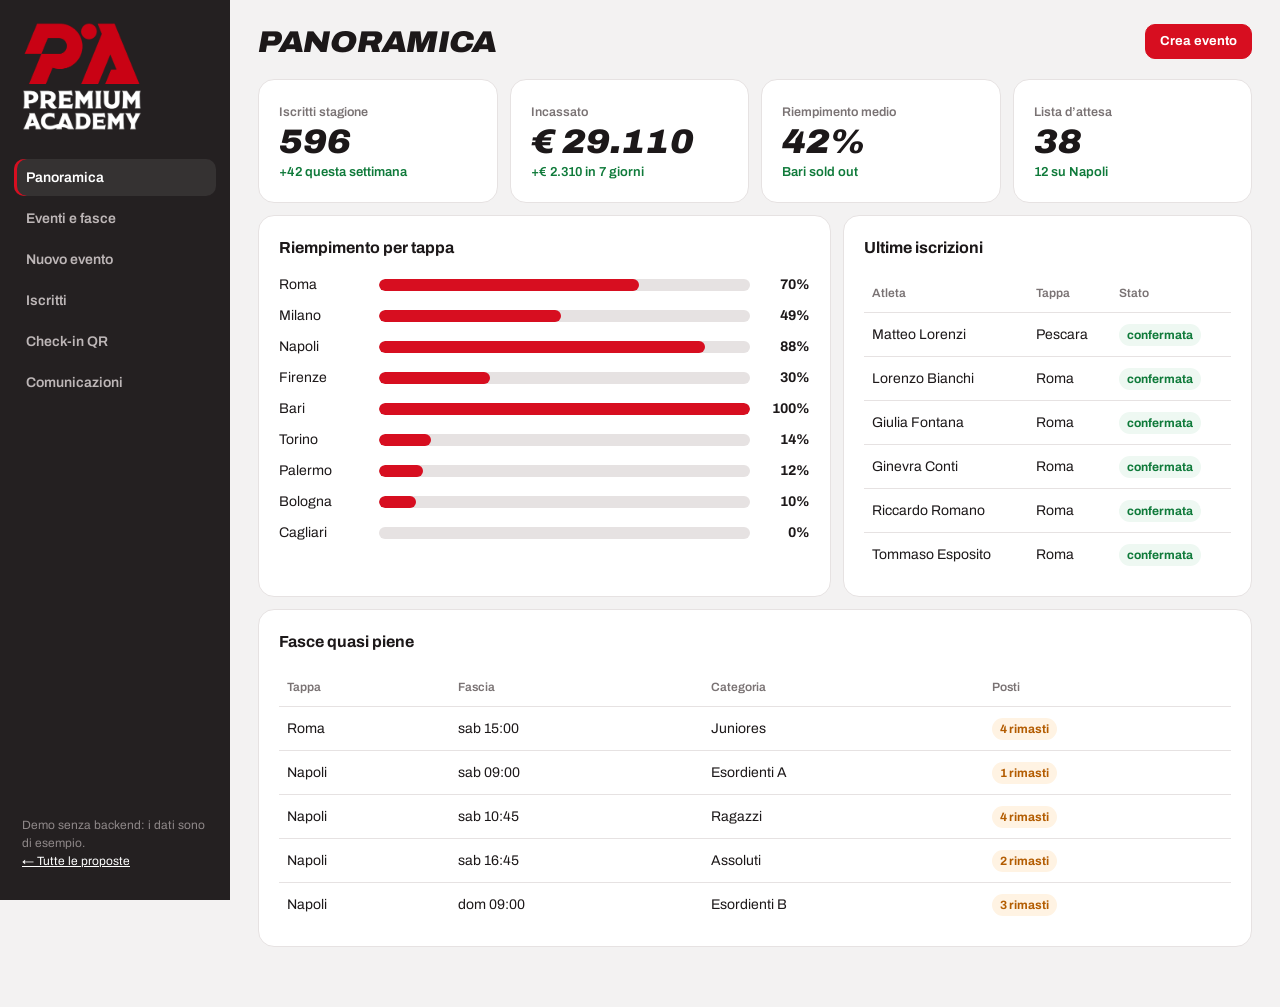
==== admin/index.html @ de27ae6e "Initial commit" ====
<!doctype html>
<html lang="it">
<head>
<meta charset="utf-8">
<meta name="viewport" content="width=device-width, initial-scale=1">
<title>Premium Academy · Pannello organizzatori (demo)</title>
<link rel="icon" href="../assets/img/mark.png">
<link rel="preconnect" href="https://fonts.googleapis.com"><link rel="preconnect" href="https://fonts.gstatic.com" crossorigin>
<link href="https://fonts.googleapis.com/css2?family=Archivo:ital,wdth,wght@0,62..125,400..900;1,62..125,800..900&display=swap" rel="stylesheet">
<link rel="stylesheet" href="../assets/css/core.css">
<style>
:root{--bg:#f3f2f2;--card:#fff;--ink:#1c1819;--g:#242021;--red:#d70e20;--mute:#7a7374;--line:#e6e2e2;--pa-radius:16px;--pa-btn-radius:10px}
*{box-sizing:border-box}
body{margin:0;background:var(--bg);color:var(--ink);font:400 15px/1.5 'Archivo',system-ui,sans-serif}
.shell{display:grid;grid-template-columns:230px 1fr;min-height:100dvh}
aside{background:var(--g);color:#fff;padding:22px 14px;position:sticky;top:0;height:100dvh;display:flex;flex-direction:column;gap:4px}
aside img{width:120px;margin:0 8px 24px}
aside button{display:block;width:100%;text-align:left;background:none;border:0;color:#bdb6b7;font:600 14px 'Archivo';padding:11px 12px;border-radius:10px;cursor:pointer}
aside button[aria-current]{background:rgba(255,255,255,.08);color:#fff;box-shadow:inset 3px 0 0 var(--red)}
aside .foot{margin-top:auto;font-size:12px;color:#8f8889;padding:8px}
aside .foot a{color:#fff}
main{padding:24px 28px 60px;min-width:0}
h1{font:900 italic 30px 'Archivo';font-stretch:110%;margin:0;text-transform:uppercase;letter-spacing:-.01em}
.head{display:flex;justify-content:space-between;align-items:center;gap:16px;margin-bottom:20px;flex-wrap:wrap}
.head .r{display:flex;gap:8px;flex-wrap:wrap}
.card{background:var(--card);border-radius:16px;padding:20px;border:1px solid var(--line)}
.card h2{margin:0 0 14px;font-size:16px;font-weight:700}
.kpis{display:grid;grid-template-columns:repeat(4,1fr);gap:12px;margin-bottom:12px}
.kpi small{color:var(--mute);font-weight:600}
.kpi b{display:block;font:900 italic 34px/1.1 'Archivo';font-stretch:105%;font-variant-numeric:tabular-nums}
.kpi span{font-size:13px;color:#0f7a3a;font-weight:600}
.grid2{display:grid;grid-template-columns:1.4fr 1fr;gap:12px;margin-bottom:12px}
.bars{display:grid;gap:10px}
.bars div{display:grid;grid-template-columns:90px 1fr 50px;gap:10px;align-items:center;font-size:14px}
.bars i{height:12px;border-radius:6px;background:var(--line);position:relative;overflow:hidden}
.bars i::after{content:'';position:absolute;inset:0;width:var(--w);background:var(--red);border-radius:6px}
.bars em{font-style:normal;text-align:right;font-weight:700;font-variant-numeric:tabular-nums}
table{width:100%;border-collapse:collapse;font-size:14px}
th{text-align:left;color:var(--mute);font-weight:600;font-size:12px;padding:10px 8px;border-bottom:1px solid var(--line);white-space:nowrap}
td{padding:11px 8px;border-bottom:1px solid var(--line);vertical-align:middle}
tr:last-child td{border:0}
.tw{overflow-x:auto}
td input[type=number]{width:70px;padding:6px 8px;border:1px solid var(--line);border-radius:8px;font:inherit}
.view{display:none}.view.is-on{display:block}
.tools{display:flex;gap:8px;margin-bottom:12px;flex-wrap:wrap}
.tools input,.tools select,.form input,.form select,.form textarea{padding:11px 12px;border:1px solid var(--line);border-radius:10px;font:500 14px 'Archivo';background:#fff;min-width:0}
.tools input{flex:1 1 220px}
.form{display:grid;grid-template-columns:1fr 1fr;gap:12px}
.form label{display:grid;gap:5px;font-size:13px;font-weight:600;color:var(--mute)}
.form .full{grid-column:1 / -1}
.chk{display:flex;align-items:center;gap:6px;color:var(--ink)!important}
.scan{display:grid;grid-template-columns:260px 1fr;gap:20px;align-items:start}
.cam{aspect-ratio:1;border-radius:16px;background:#1c1819;position:relative;overflow:hidden;display:grid;place-items:center;color:#fff;font-size:13px}
.cam::before{content:'';position:absolute;inset:18%;border:3px solid var(--red);border-radius:14px}
.cam::after{content:'';position:absolute;left:18%;right:18%;height:2px;background:var(--red);top:20%;animation:sc 2s ease-in-out infinite alternate;box-shadow:0 0 12px var(--red)}
@keyframes sc{to{top:80%}}
.log li{padding:10px 0;border-bottom:1px solid var(--line);display:flex;justify-content:space-between;gap:10px}
.log{list-style:none;padding:0;margin:14px 0 0}
.pill{font-size:12px;font-weight:700;padding:4px 8px;border-radius:999px;background:#eef8f2;color:#0f7a3a;white-space:nowrap}
.pill.w{background:#fff3e3;color:#b35c00}.pill.g{background:var(--bg);color:var(--mute)}
@media (max-width:1000px){.kpis{grid-template-columns:1fr 1fr}.grid2,.scan{grid-template-columns:1fr}}
@media (max-width:760px){.shell{grid-template-columns:1fr}aside{position:static;height:auto;flex-direction:row;overflow-x:auto;padding:10px}aside img,aside .foot{display:none}aside button{white-space:nowrap;width:auto}main{padding:16px}.form{grid-template-columns:1fr}}
</style>
</head>
<body>
<div class="shell">
  <aside>
    <img src="../assets/img/logo-light.png" alt="Premium Academy">
    <button data-v="dash" aria-current="page">Panoramica</button>
    <button data-v="eventi">Eventi e fasce</button>
    <button data-v="nuovo">Nuovo evento</button>
    <button data-v="iscritti">Iscritti</button>
    <button data-v="checkin">Check-in QR</button>
    <button data-v="comunica">Comunicazioni</button>
    <div class="foot">Demo senza backend: i dati sono di esempio.<br><a href="../index.html">← Tutte le proposte</a></div>
  </aside>
  <main>
    <section class="view is-on" data-view="dash">
      <div class="head"><h1>Panoramica</h1><div class="r"><button class="pa-btn is-sm" data-goto="nuovo">Crea evento</button></div></div>
      <div class="kpis" id="kpis"></div>
      <div class="grid2">
        <div class="card"><h2>Riempimento per tappa</h2><div class="bars" id="bars"></div></div>
        <div class="card"><h2>Ultime iscrizioni</h2><div class="tw"><table id="last"></table></div></div>
      </div>
      <div class="card"><h2>Fasce quasi piene</h2><div class="tw"><table id="hot"></table></div></div>
    </section>

    <section class="view" data-view="eventi">
      <div class="head"><h1>Eventi e fasce</h1><div class="r"><select id="evsel" class="pa-btn is-ghost is-sm" aria-label="Evento"></select></div></div>
      <div class="card"><div class="tw"><table id="slots"></table></div></div>
    </section>

    <section class="view" data-view="nuovo">
      <div class="head"><h1>Nuovo evento</h1></div>
      <form class="card form" id="newev">
        <label>Città<input required name="city" placeholder="Es. Genova"></label>
        <label>Regione<input required name="region" placeholder="Es. Liguria"></label>
        <label>Struttura<input required name="venue" placeholder="Nome piscina"></label>
        <label>Vasca<select name="pool"><option>Vasca 25 m</option><option>Vasca 50 m</option></select></label>
        <label>Data inizio<input type="date" required name="start"></label>
        <label>Apertura iscrizioni<input type="date" name="opens"></label>
        <label class="full">Coach<span style="display:flex;gap:14px;flex-wrap:wrap" id="coachchk"></span></label>
        <label class="full">Fasce<span class="chk"><input type="checkbox" checked> Usa il modello standard (7 fasce, sabato e domenica)</span></label>
        <label class="full">Note per i partecipanti<textarea name="note" rows="3" placeholder="Parcheggio, hotel convenzionati, cosa portare"></textarea></label>
        <div class="full"><button class="pa-btn">Pubblica evento</button></div>
      </form>
    </section>

    <section class="view" data-view="iscritti">
      <div class="head"><h1>Iscritti</h1><div class="r"><button class="pa-btn is-sm" id="csv">Esporta CSV</button></div></div>
      <div class="tools"><input id="sq" placeholder="Cerca atleta, società o codice" aria-label="Cerca"><select id="se" aria-label="Evento"><option value="">Tutti gli eventi</option></select></div>
      <div class="card"><div class="tw"><table id="regs"></table></div></div>
    </section>

    <section class="view" data-view="checkin">
      <div class="head"><h1>Check-in</h1></div>
      <div class="card scan">
        <div class="cam">Inquadra il QR</div>
        <div><h2>Oppure inserisci il codice</h2><form class="tools" id="ci"><input placeholder="PA-XXXX" aria-label="Codice iscrizione"><button class="pa-btn is-sm">Registra ingresso</button></form><p style="color:var(--mute);margin:0">Prova con uno dei codici della tabella iscritti.</p><ul class="log" id="log"></ul></div>
      </div>
    </section>

    <section class="view" data-view="comunica">
      <div class="head"><h1>Comunicazioni</h1></div>
      <form class="card form" id="msg">
        <label>Destinatari<select id="to"></select></label>
        <label>Canale<select><option>Email</option><option>WhatsApp (broadcast)</option><option>SMS</option></select></label>
        <label class="full">Oggetto<input value="Promemoria: check-in 30 minuti prima della fascia"></label>
        <label class="full">Messaggio<textarea rows="6">Ciao! Ti ricordiamo che il check-in apre 30 minuti prima della tua fascia. Porta costume, cuffia, occhialini e il QR dell’iscrizione. A presto in vasca!</textarea></label>
        <div class="full"><button class="pa-btn">Invia</button></div>
      </form>
    </section>
  </main>
</div>
<script>window.PA_BASE='../'</script>
<script src="../assets/js/data.js"></script>
<script src="../assets/js/core.js"></script>
<script>
(function(){
  const {D,$,$$,esc,fmt,eur,cat,coach,eventInfo,slotLeft,toast,store}=PA;
  const go=v=>{$$('.view').forEach(s=>s.classList.toggle('is-on',s.dataset.view===v));$$('aside button').forEach(b=>b.dataset.v===v?b.setAttribute('aria-current','page'):b.removeAttribute('aria-current'))};
  $$('[data-v]').forEach(b=>b.onclick=()=>go(b.dataset.v));$$('[data-goto]').forEach(b=>b.onclick=()=>go(b.dataset.goto));

  // iscritti fittizi generati dai posti occupati
  const nomi=['Tommaso','Giulia','Matteo','Sofia','Leonardo','Aurora','Francesco','Alice','Lorenzo','Emma','Riccardo','Ginevra','Davide','Chiara','Pietro'];
  const cogn=['Rossi','Bianchi','Romano','Colombo','Ricci','Marino','Greco','Bruno','Gallo','Conti','De Luca','Costa','Fontana','Esposito'];
  const soc=['Nuoto Club Roma','Aquatica Milano','Rari Nantes Napoli','Firenze Nuoto','Swim Team Bari','—'];
  let k=7;const rnd=()=>(k=(k*9301+49297)%233280)/233280;
  const regs=[];
  PA.upcoming().forEach(e=>e.slots.forEach(s=>{for(let i=0;i<Math.min(s.taken,4);i++){regs.push({code:'PA-'+Math.floor(rnd()*46656).toString(36).toUpperCase().padStart(4,'0'),athlete:nomi[rnd()*nomi.length|0]+' '+cogn[rnd()*cogn.length|0],society:soc[rnd()*soc.length|0],eventId:e.id,slotId:s.id,paid:s.price,status:rnd()>.1?'confermata':'certificato mancante',checked:false})}}));
  store.all().forEach(r=>r.slotIds.forEach(id=>regs.unshift({code:r.code,athlete:r.athlete,society:'—',eventId:r.eventId,slotId:id,paid:r.total/r.slotIds.length,status:r.waitlist?'lista d’attesa':'confermata',checked:false})));

  const up=PA.upcoming();
  const tot=up.reduce((a,e)=>a+e.slots.reduce((b,s)=>b+s.cap-slotLeft(s),0),0);
  const cash=up.reduce((a,e)=>a+e.slots.reduce((b,s)=>b+(s.cap-slotLeft(s))*s.price,0),0);
  const cap=up.reduce((a,e)=>a+e.slots.reduce((b,s)=>b+s.cap,0),0);
  $('#kpis').innerHTML=[['Iscritti stagione',tot,'+42 questa settimana'],['Incassato',eur(cash),'+'+eur(2310)+' in 7 giorni'],['Riempimento medio',Math.round(tot/cap*100)+'%','Bari sold out'],['Lista d’attesa',38,'12 su Napoli']].map(([a,b,c])=>`<div class="card kpi"><small>${a}</small><b>${b}</b><span>${c}</span></div>`).join('');
  $('#bars').innerHTML=up.map(e=>{const i=eventInfo(e);return `<div><span>${esc(e.city)}</span><i style="--w:${i.pct}%"></i><em>${i.pct}%</em></div>`}).join('');
  const ev=id=>D.events.find(e=>e.id===id),sl=(e,id)=>e.slots.find(s=>s.id===id);
  $('#last').innerHTML=`<tr><th>Atleta</th><th>Tappa</th><th>Stato</th></tr>`+regs.slice(0,6).map(r=>`<tr><td>${esc(r.athlete)}</td><td>${esc(ev(r.eventId).city)}</td><td><span class="pill ${r.status==='confermata'?'':'w'}">${esc(r.status)}</span></td></tr>`).join('');
  const hot=up.flatMap(e=>e.slots.map(s=>({e,s,l:slotLeft(s)}))).filter(x=>x.l>0&&x.l<=4).slice(0,8);
  $('#hot').innerHTML=`<tr><th>Tappa</th><th>Fascia</th><th>Categoria</th><th>Posti</th></tr>`+hot.map(x=>`<tr><td>${esc(x.e.city)}</td><td>${fmt.weekday(x.s.date).slice(0,3)} ${x.s.start}</td><td>${esc(cat(x.s.cat).label)}</td><td><span class="pill w">${x.l} rimasti</span></td></tr>`).join('');

  $('#evsel').innerHTML=D.events.map(e=>`<option value="${e.id}">${esc(e.city)} · ${fmt.rangeShort(e)}</option>`).join('');
  function drawSlots(){const e=ev($('#evsel').value);$('#slots').innerHTML=`<tr><th>Giorno</th><th>Orario</th><th>Categoria</th><th>Focus</th><th>Capienza</th><th>Occupati</th><th>Quota</th><th></th></tr>`+e.slots.map(s=>`<tr><td style="text-transform:capitalize">${fmt.weekday(s.date)}</td><td>${s.start}–${s.end}</td><td>${esc(cat(s.cat).label)}</td><td>${esc(s.focus)}</td><td><input type="number" value="${s.cap}" min="1" aria-label="Capienza"></td><td>${s.cap-slotLeft(s)}</td><td>${eur(s.price)}</td><td><button class="pa-link" onclick="PA.toast('Fascia salvata')">Salva</button></td></tr>`).join('')}
  $('#evsel').onchange=drawSlots;drawSlots();

  $('#coachchk').innerHTML=D.coaches.map(c=>`<span class="chk"><input type="checkbox" ${['calvi','orsi'].includes(c.id)?'checked':''}> ${esc(c.name)}</span>`).join('');
  $('#newev').onsubmit=e=>{e.preventDefault();const f=new FormData(e.target);toast(`Evento ${f.get('city')} pubblicato con 7 fasce`);e.target.reset();};

  D.events.forEach(e=>$('#se').insertAdjacentHTML('beforeend',`<option value="${e.id}">${esc(e.city)}</option>`));
  let view=[];
  function drawRegs(){const q=$('#sq').value.toLowerCase(),f=$('#se').value;view=regs.filter(r=>(!f||r.eventId===f)&&(!q||(r.athlete+r.society+r.code).toLowerCase().includes(q)));
    $('#regs').innerHTML=`<tr><th>Codice</th><th>Atleta</th><th>Società</th><th>Tappa</th><th>Fascia</th><th>Quota</th><th>Stato</th><th>Ingresso</th></tr>`+view.slice(0,80).map(r=>{const e=ev(r.eventId),s=sl(e,r.slotId);return `<tr><td><code>${r.code}</code></td><td>${esc(r.athlete)}</td><td>${esc(r.society)}</td><td>${esc(e.city)}</td><td>${s?fmt.weekday(s.date).slice(0,3)+' '+s.start+' '+cat(s.cat).label:''}</td><td>${eur(Math.round(r.paid))}</td><td><span class="pill ${r.status==='confermata'?'':'w'}">${esc(r.status)}</span></td><td>${r.checked?'<span class="pill">entrato</span>':'<span class="pill g">—</span>'}</td></tr>`}).join('')}
  ['#sq','#se'].forEach(s=>$(s).addEventListener('input',drawRegs));drawRegs();
  $('#csv').onclick=()=>{const rows=[['codice','atleta','societa','tappa','fascia','quota','stato']].concat(view.map(r=>{const e=ev(r.eventId),s=sl(e,r.slotId);return [r.code,r.athlete,r.society,e.city,s?s.date+' '+s.start+' '+cat(s.cat).label:'',Math.round(r.paid),r.status]}));
    const a=document.createElement('a');a.href=URL.createObjectURL(new Blob(['\ufeff'+rows.map(r=>r.map(c=>`"${String(c).replace(/"/g,'""')}"`).join(';')).join('\n')],{type:'text/csv'}));a.download='iscritti-premium-academy.csv';a.click()};

  $('#ci').onsubmit=e=>{e.preventDefault();const i=e.target.querySelector('input'),c=i.value.trim().toUpperCase(),r=regs.find(x=>x.code===c);
    if(!r){toast('Codice non trovato. Controlla le lettere o cerca l’atleta in Iscritti');return}
    r.checked=true;$('#log').insertAdjacentHTML('afterbegin',`<li><span><b>${esc(r.athlete)}</b><br><small>${esc(ev(r.eventId).city)} · ${c}</small></span><span class="pill ${r.status==='confermata'?'':'w'}">${r.status==='confermata'?'Ingresso ok':'Verifica certificato'}</span></li>`);i.value='';drawRegs()};

  $('#to').innerHTML=D.events.filter(e=>eventInfo(e).status!=='past').map(e=>`<option>Iscritti ${esc(e.city)} (${e.slots.reduce((a,s)=>a+s.cap-slotLeft(s),0)})</option>`).join('')+'<option>Lista d’attesa</option><option>Newsletter</option>';
  $('#msg').onsubmit=e=>{e.preventDefault();toast('Messaggio in coda di invio')};
})();
</script>
</body>
</html>
---- assets/css/core.css ----
/* Componenti condivisi. Ogni proposta ridefinisce le variabili --pa-* */
:root {
  --pa-red: #d70e20;
  --pa-red-dark: #a50a18;
  --pa-graphite: #242021;
  --pa-bg: #fff;
  --pa-surface: #f4f4f4;
  --pa-fg: #1a1718;
  --pa-muted: #6b6566;
  --pa-line: #e2dfdf;
  --pa-accent: var(--pa-red);
  --pa-accent-fg: #fff;
  --pa-radius: 14px;
  --pa-btn-radius: 999px;
  --pa-bw: 1px;
  --pa-display: 'Archivo', system-ui, sans-serif;
  --pa-body: 'Archivo', system-ui, sans-serif;
  --pa-display-style: italic;
  --pa-display-weight: 900;
  --pa-shadow: 0 30px 80px rgba(0, 0, 0, .35);
  --pa-map-land: #d9d6d6;
  --pa-map-dot: #cfcbcb;
}
html.pa-lock { overflow: hidden; }

/* bottoni */
.pa-btn { font: 700 15px/1 var(--pa-body); display: inline-flex; align-items: center; justify-content: center; gap: 8px; padding: 14px 22px; border-radius: var(--pa-btn-radius); border: var(--pa-bw) solid var(--pa-accent); background: var(--pa-accent); color: var(--pa-accent-fg); cursor: pointer; text-decoration: none; transition: transform .15s, background .2s, color .2s; white-space: nowrap; }
.pa-btn:hover { transform: translateY(-1px); background: var(--pa-red-dark); border-color: var(--pa-red-dark); }
.pa-btn:active { transform: translateY(0); }
.pa-btn.is-ghost { background: transparent; color: var(--pa-fg); border-color: var(--pa-line); }
.pa-btn.is-ghost:hover { border-color: var(--pa-fg); }
.pa-btn.is-sm { padding: 10px 14px; font-size: 13px; }
.pa-btn:disabled { opacity: .6; cursor: progress; }
.pa-link { background: none; border: 0; color: var(--pa-accent); font: 600 14px var(--pa-body); cursor: pointer; text-decoration: underline; text-underline-offset: 3px; padding: 0; }
:where(.pa-modal, body) :focus-visible { outline: 3px solid var(--pa-accent); outline-offset: 2px; }

.pa-badge { display: inline-flex; align-items: center; gap: 6px; font: 700 12px/1 var(--pa-body); padding: 6px 10px; border-radius: 999px; background: var(--pa-surface); color: var(--pa-fg); }
.pa-badge::before { content: ''; width: 7px; height: 7px; border-radius: 50%; background: currentColor; }
.pa-badge.is-open { color: #0f7a3a; background: rgba(15, 122, 58, .12); }
.pa-badge.is-last { color: #b35c00; background: rgba(230, 126, 0, .14); }
.pa-badge.is-soldout { color: #fff; background: var(--pa-red); }
.pa-badge.is-soon { color: var(--pa-fg); background: var(--pa-surface); }
.pa-badge.is-past { color: var(--pa-muted); background: var(--pa-surface); }
.pa-muted { color: var(--pa-muted); }

/* mappa */
.pa-map { width: 100%; height: auto; display: block; overflow: visible; }
.pa-map-land { fill: var(--pa-map-land); stroke: none; }
.pa-map-dot { fill: var(--pa-map-dot); }
.pa-pin { cursor: pointer; outline: none; }
.pa-pin-dot { fill: var(--pa-red); stroke: var(--pa-bg); stroke-width: 2.5; transition: r .2s; }
.pa-pin-pulse { fill: var(--pa-red); opacity: .18; transform-origin: center; animation: paPulse 2.4s ease-out infinite; }
.pa-pin.is-soon .pa-pin-dot, .pa-pin.is-soldout .pa-pin-dot { fill: var(--pa-muted); }
.pa-pin.is-soon .pa-pin-pulse, .pa-pin.is-soldout .pa-pin-pulse { display: none; }
.pa-pin-label { font: 700 13px var(--pa-body); fill: var(--pa-fg); paint-order: stroke; stroke: var(--pa-bg); stroke-width: 4px; pointer-events: none; }
.pa-pin:hover .pa-pin-dot, .pa-pin:focus-visible .pa-pin-dot, .pa-pin.is-active .pa-pin-dot { r: 10; }
@keyframes paPulse { 0% { transform: scale(.4); opacity: .4 } 100% { transform: scale(1.4); opacity: 0 } }

/* modal */
.pa-modal { position: fixed; inset: 0; z-index: 1000; display: grid; place-items: center; padding: 16px; }
.pa-modal-backdrop { position: absolute; inset: 0; background: rgba(15, 12, 13, .72); backdrop-filter: blur(6px); opacity: 0; transition: opacity .25s; }
.pa-modal-panel { position: relative; width: min(640px, 100%); max-height: calc(100dvh - 32px); overflow: auto; background: var(--pa-bg); color: var(--pa-fg); border-radius: var(--pa-radius); border: var(--pa-bw) solid var(--pa-line); box-shadow: var(--pa-shadow); font-family: var(--pa-body); transform: translateY(24px) scale(.98); opacity: 0; transition: transform .3s cubic-bezier(.2, .8, .2, 1), opacity .25s; outline: none; }
.pa-modal-panel.is-wide { width: min(940px, 100%); }
.pa-modal.is-open .pa-modal-backdrop { opacity: 1; }
.pa-modal.is-open .pa-modal-panel { transform: none; opacity: 1; }
.pa-modal-x { position: sticky; top: 12px; float: right; margin: 12px 12px 0 0; z-index: 3; width: 40px; height: 40px; border-radius: 50%; border: var(--pa-bw) solid var(--pa-line); background: var(--pa-bg); color: var(--pa-fg); font-size: 24px; line-height: 1; cursor: pointer; }
.pa-modal-body { padding: clamp(20px, 4vw, 40px); }
@media (max-width: 640px) { .pa-modal { padding: 0; align-items: end; } .pa-modal-panel { border-radius: var(--pa-radius) var(--pa-radius) 0 0; max-height: 94dvh; } }

/* dettaglio evento */
.pa-ev-head { border-bottom: var(--pa-bw) solid var(--pa-line); padding-bottom: 24px; margin-bottom: 8px; }
.pa-ev-kicker { display: flex; gap: 12px; align-items: center; color: var(--pa-muted); font-size: 14px; }
.pa-ev-title { font-family: var(--pa-display); font-style: var(--pa-display-style); font-weight: var(--pa-display-weight); font-size: clamp(44px, 8vw, 88px); line-height: .9; margin: 14px 0 10px; letter-spacing: -.02em; }
.pa-ev-title.is-sm { font-size: clamp(32px, 5vw, 48px); }
.pa-ev-meta { margin: 0; color: var(--pa-muted); line-height: 1.5; }
.pa-ev-count { display: flex; gap: 10px; margin: 18px 0 0; }
.pa-ev-count span { display: grid; min-width: 64px; padding: 10px 8px; text-align: center; background: var(--pa-surface); border-radius: calc(var(--pa-radius) * .6); font-size: 12px; color: var(--pa-muted); }
.pa-ev-count b { font: var(--pa-display-weight) var(--pa-display-style) 26px/1 var(--pa-display); color: var(--pa-fg); font-variant-numeric: tabular-nums; }
.pa-ev-actions { display: flex; flex-wrap: wrap; gap: 10px; margin-top: 20px; }

.pa-tabs { display: flex; gap: 4px; overflow-x: auto; margin: 12px 0 20px; border-bottom: var(--pa-bw) solid var(--pa-line); scrollbar-width: none; }
.pa-tabs button { background: none; border: 0; border-bottom: 3px solid transparent; padding: 12px 14px; font: 600 15px var(--pa-body); color: var(--pa-muted); cursor: pointer; white-space: nowrap; margin-bottom: calc(var(--pa-bw) * -1); }
.pa-tabs button[aria-selected="true"] { color: var(--pa-fg); border-color: var(--pa-accent); }

.pa-day { font: var(--pa-display-weight) var(--pa-display-style) 20px var(--pa-display); text-transform: capitalize; margin: 22px 0 10px; }
.pa-slots { list-style: none; padding: 0; margin: 0; display: grid; gap: 10px; }
.pa-slot { display: grid; grid-template-columns: 76px 1fr auto; gap: 16px; align-items: center; padding: 16px; border: var(--pa-bw) solid var(--pa-line); border-radius: calc(var(--pa-radius) * .7); }
.pa-slot.is-full { background: var(--pa-surface); }
.pa-slot-time { font: 800 20px/1.1 var(--pa-body); font-variant-numeric: tabular-nums; }
.pa-slot-time span { display: block; font-size: 13px; color: var(--pa-muted); font-weight: 500; }
.pa-slot-main p { margin: 4px 0 8px; font-size: 14px; }
.pa-slot-main small { font-size: 12px; color: var(--pa-muted); }
.pa-slot-cta { display: grid; gap: 8px; justify-items: end; }
.pa-bar { height: 6px; background: var(--pa-line); border-radius: 6px; overflow: hidden; max-width: 260px; }
.pa-bar i { display: block; height: 100%; background: var(--pa-accent); border-radius: inherit; }
.pa-note { margin-top: 18px; padding: 14px 16px; border-left: 4px solid var(--pa-accent); background: var(--pa-surface); font-size: 14px; }
@media (max-width: 560px) { .pa-slot { grid-template-columns: 60px 1fr; } .pa-slot-cta { grid-column: 1 / -1; grid-auto-flow: column; justify-content: space-between; align-items: center; } }

.pa-coachgrid { display: grid; gap: 16px; }
.pa-coach { display: grid; grid-template-columns: 110px 1fr; gap: 18px; align-items: start; }
.pa-coach h4 { margin: 0; font: var(--pa-display-weight) var(--pa-display-style) 22px var(--pa-display); }
.pa-coach p { margin: 4px 0; font-size: 14px; line-height: 1.55; }
.pa-avatar { width: 100%; aspect-ratio: 3/4; object-fit: cover; object-position: top; border-radius: calc(var(--pa-radius) * .6); display: block; background: #2b2728; }

.pa-venue { display: grid; grid-template-columns: 1.1fr 1fr; gap: 20px; margin-bottom: 16px; }
.pa-venue-map .pa-photo { border-radius: calc(var(--pa-radius) * .7); }
.pa-photo { width: 100%; height: 100%; display: block; }
.pa-dl { display: grid; grid-template-columns: auto 1fr; gap: 8px 16px; margin: 0; font-size: 14px; }
.pa-dl dt { color: var(--pa-muted); }
.pa-dl dd { margin: 0; font-weight: 600; }
.pa-two { display: grid; grid-template-columns: 1fr 1fr; gap: 24px; }
.pa-list { padding-left: 18px; line-height: 1.8; font-size: 14px; }
.pa-modal h4 { font: var(--pa-display-weight) var(--pa-display-style) 18px var(--pa-display); margin: 18px 0 8px; }
@media (max-width: 640px) { .pa-venue, .pa-two { grid-template-columns: 1fr; } .pa-coach { grid-template-columns: 84px 1fr; } }

/* faq */
.pa-faq { border-top: var(--pa-bw) solid var(--pa-line); }
.pa-faq-item { border-bottom: var(--pa-bw) solid var(--pa-line); }
.pa-faq-q { width: 100%; display: flex; justify-content: space-between; gap: 16px; align-items: center; padding: 18px 0; background: none; border: 0; color: inherit; font: 600 17px var(--pa-body); text-align: left; cursor: pointer; }
.pa-faq-q span { width: 14px; height: 14px; position: relative; flex: none; }
.pa-faq-q span::before, .pa-faq-q span::after { content: ''; position: absolute; left: 0; top: 6px; width: 14px; height: 2px; background: var(--pa-accent); transition: transform .25s; }
.pa-faq-q span::after { transform: rotate(90deg); }
.pa-faq-q[aria-expanded="true"] span::after { transform: rotate(0); }
.pa-faq-a p { margin: 0 0 18px; color: var(--pa-muted); line-height: 1.6; max-width: 68ch; }

/* wizard */
.pa-steps { list-style: none; display: flex; gap: 6px; padding: 0; margin: 0 40px 24px 0; counter-reset: s; overflow-x: auto; scrollbar-width: none; }
.pa-steps li { display: flex; align-items: center; gap: 8px; font: 600 13px var(--pa-body); color: var(--pa-muted); padding: 8px 12px 8px 8px; border-radius: 999px; background: var(--pa-surface); white-space: nowrap; }
.pa-steps span { display: grid; place-items: center; width: 22px; height: 22px; border-radius: 50%; background: var(--pa-bg); border: 1px solid var(--pa-line); color: var(--pa-fg); font-size: 12px; box-sizing: border-box; }
.pa-steps li.is-on { color: var(--pa-fg); }
.pa-steps li.is-on span, .pa-steps li.is-done span { background: var(--pa-accent); color: var(--pa-accent-fg); }
.pa-h { font: var(--pa-display-weight) var(--pa-display-style) clamp(26px, 4vw, 36px)/1 var(--pa-display); margin: 0 0 16px; }
.pa-field { display: grid; gap: 6px; margin: 0 0 14px; font-size: 13px; font-weight: 600; }
.pa-field span { color: var(--pa-muted); }
.pa-field input, .pa-field select { font: 500 16px var(--pa-body); padding: 13px 14px; border-radius: calc(var(--pa-radius) * .5); border: var(--pa-bw) solid var(--pa-line); background: var(--pa-bg); color: var(--pa-fg); width: 100%; box-sizing: border-box; min-width: 0; }
.pa-field input:focus, .pa-field select:focus { outline: 2px solid var(--pa-accent); outline-offset: 0; border-color: transparent; }
.pa-field.is-half { max-width: 260px; }
.pa-grid3 { display: grid; grid-template-columns: repeat(3, 1fr); gap: 0 14px; align-items: start; }
.pa-grid3 .is-wide { grid-column: span 1; }
.pa-grid3 .is-row { grid-column: 1 / -1; margin: -6px 0 12px; }
@media (max-width: 640px) { .pa-grid3 { grid-template-columns: 1fr; } }
.pa-pick { display: grid; grid-template-columns: repeat(auto-fill, minmax(200px, 1fr)); gap: 10px; }
.pa-pick-item input { position: absolute; opacity: 0; }
.pa-pick-item { position: relative; }
.pa-pick-box { display: grid; gap: 3px; padding: 14px; border: var(--pa-bw) solid var(--pa-line); border-radius: calc(var(--pa-radius) * .6); cursor: pointer; transition: border-color .2s, background .2s; min-height: 100%; box-sizing: border-box; }
.pa-pick-box b { font-size: 13px; text-transform: capitalize; }
.pa-pick-box strong { font: var(--pa-display-weight) var(--pa-display-style) 19px var(--pa-display); }
.pa-pick-box em { font-style: normal; font-size: 13px; color: var(--pa-muted); }
.pa-pick-box small { font-size: 12px; color: var(--pa-muted); }
.pa-pick-item input:checked + .pa-pick-box { border-color: var(--pa-accent); box-shadow: inset 0 0 0 2px var(--pa-accent); }
.pa-pick-item input:focus-visible + .pa-pick-box { outline: 3px solid var(--pa-accent); outline-offset: 2px; }
.pa-pick-item.is-full .pa-pick-box { background: var(--pa-surface); }
.pa-seg { display: flex; flex-wrap: wrap; gap: 8px; margin: 0 0 18px; }
.pa-seg button { font: 600 14px var(--pa-body); padding: 11px 16px; border-radius: var(--pa-btn-radius); border: var(--pa-bw) solid var(--pa-line); background: var(--pa-bg); color: var(--pa-fg); cursor: pointer; }
.pa-seg button[aria-checked="true"] { background: var(--pa-fg); color: var(--pa-bg); border-color: var(--pa-fg); }
.pa-check { display: flex; gap: 10px; align-items: flex-start; font-size: 14px; margin: 10px 0; line-height: 1.45; }
.pa-check input { width: 20px; height: 20px; accent-color: var(--pa-accent); flex: none; margin: 0; }
.pa-callout { padding: 16px; background: var(--pa-surface); border-radius: calc(var(--pa-radius) * .6); margin: 6px 0; }
.pa-drop { display: block; border: 2px dashed var(--pa-line); border-radius: calc(var(--pa-radius) * .6); padding: 28px; text-align: center; cursor: pointer; margin-bottom: 16px; line-height: 1.5; font-size: 14px; color: var(--pa-muted); }
.pa-drop b { color: var(--pa-fg); }
.pa-drop:hover { border-color: var(--pa-accent); }
.pa-drop input { position: absolute; opacity: 0; width: 1px; height: 1px; }
.pa-warn { color: #b35c00; font-size: 13px; font-weight: 600; }
.pa-ok { color: #0f7a3a; font-size: 13px; font-weight: 600; }
.pa-summary { background: var(--pa-surface); border-radius: calc(var(--pa-radius) * .6); padding: 18px; margin-bottom: 18px; }
.pa-summary p { margin: 0 0 8px; }
.pa-summary ul { list-style: none; padding: 0; margin: 0 0 8px; }
.pa-summary li, .pa-row { display: flex; justify-content: space-between; gap: 12px; padding: 6px 0; font-size: 14px; border-bottom: 1px dashed var(--pa-line); margin: 0; }
.pa-total { font: 800 20px var(--pa-body) !important; border: 0 !important; padding-top: 10px !important; }
.pa-wiz-foot { display: flex; justify-content: space-between; align-items: center; gap: 12px; margin-top: 24px; padding-top: 18px; border-top: var(--pa-bw) solid var(--pa-line); position: sticky; bottom: -40px; background: var(--pa-bg); padding-bottom: 4px; }
.pa-foot-r { display: flex; align-items: center; gap: 14px; }
.pa-foot-total { font-size: 14px; color: var(--pa-muted); }
@media (max-width: 480px) { .pa-foot-total { display: none; } }
.pa-done { display: grid; grid-template-columns: auto 1fr; gap: 28px; align-items: center; }
.pa-done-qr { display: grid; gap: 8px; justify-items: center; padding: 16px; background: #fff; color: #111; border-radius: calc(var(--pa-radius) * .6); font-family: monospace; }
@media (max-width: 600px) { .pa-done { grid-template-columns: 1fr; } }

/* area riservata */
.pa-regs { list-style: none; padding: 0; margin: 0; display: grid; gap: 10px; }
.pa-reg { display: grid; grid-template-columns: 96px 1fr auto; gap: 16px; align-items: center; padding: 12px; border: var(--pa-bw) solid var(--pa-line); border-radius: calc(var(--pa-radius) * .6); }
.pa-reg p { margin: 4px 0 0; font-size: 14px; }
.pa-reg .pa-qr { border-radius: 6px; }
@media (max-width: 560px) { .pa-reg { grid-template-columns: 72px 1fr; } .pa-reg .pa-qr { width: 72px; height: 72px; } .pa-reg-cta { grid-column: 1 / -1; } }
.pa-docs { list-style: none; padding: 0; margin: 0; }
.pa-docs li { display: flex; justify-content: space-between; padding: 14px 0; border-bottom: var(--pa-bw) solid var(--pa-line); }
.pa-media { display: grid; grid-template-columns: repeat(4, 1fr); gap: 8px; }
.pa-media figure { margin: 0; aspect-ratio: 1; overflow: hidden; border-radius: calc(var(--pa-radius) * .4); }
@media (max-width: 560px) { .pa-media { grid-template-columns: repeat(2, 1fr); } }
.pa-empty { text-align: center; padding: 30px; }

/* toast */
.pa-toast { position: fixed; left: 50%; bottom: 24px; z-index: 2000; transform: translate(-50%, 30px); opacity: 0; pointer-events: none; background: var(--pa-graphite); color: #fff; padding: 14px 20px; border-radius: 12px; font: 600 14px var(--pa-body); box-shadow: 0 10px 30px rgba(0, 0, 0, .3); transition: .3s; max-width: calc(100% - 32px); text-align: center; border-left: 4px solid var(--pa-red); }
.pa-toast.is-on { transform: translate(-50%, 0); opacity: 1; }

@media (prefers-reduced-motion: reduce) { *, *::before, *::after { animation-duration: .001ms !important; animation-iteration-count: 1 !important; transition-duration: .001ms !important; scroll-behavior: auto !important; } }
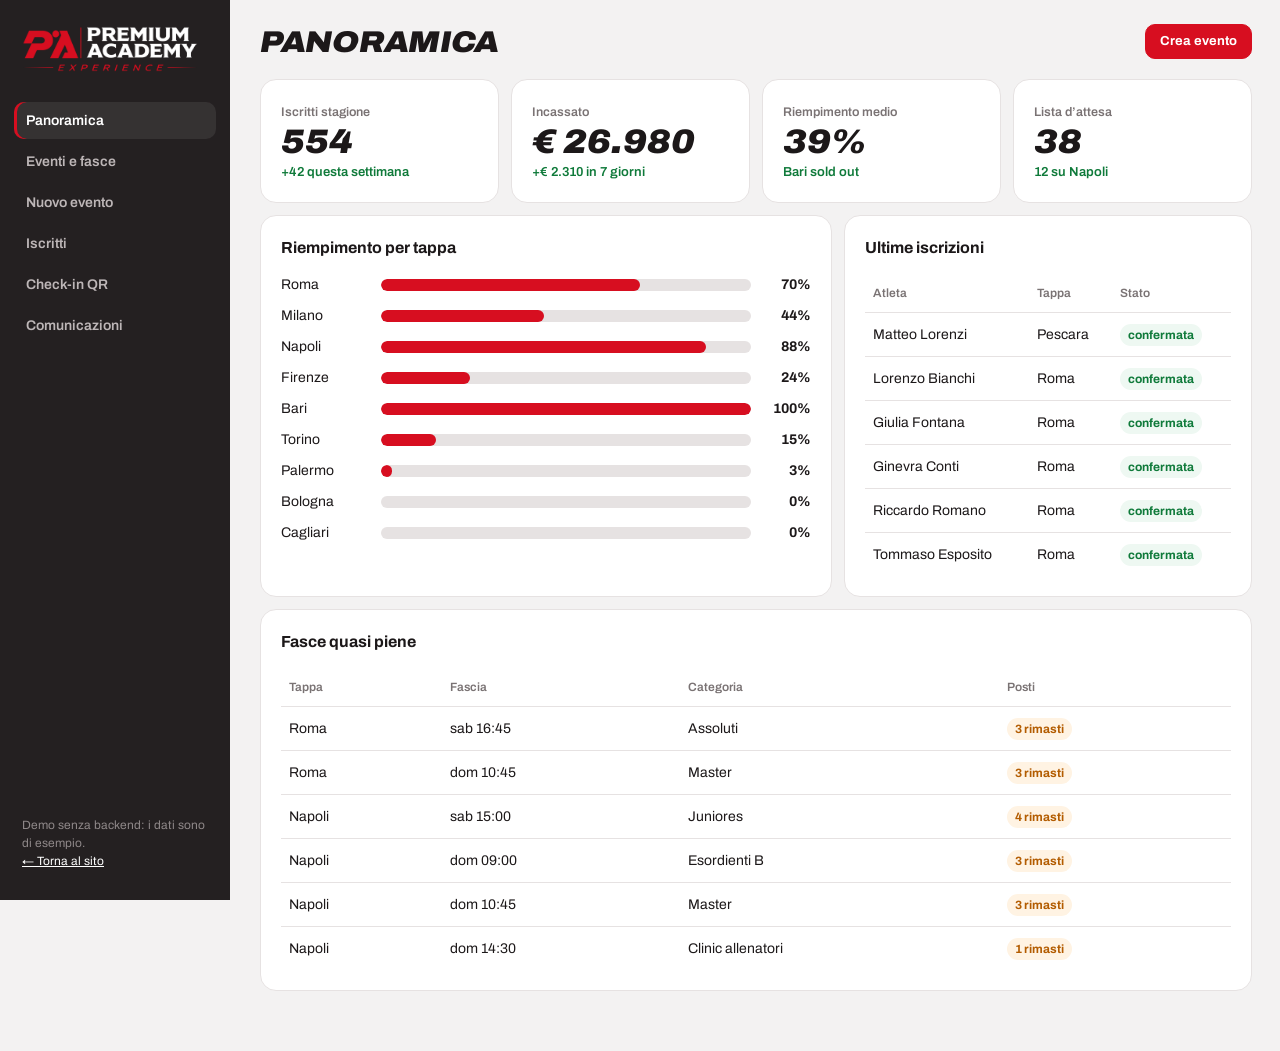
==== commit bda168a6: "pa" ====
--- a/admin/index.html
+++ b/admin/index.html
@@ -3,7 +3,7 @@
 <head>
 <meta charset="utf-8">
 <meta name="viewport" content="width=device-width, initial-scale=1">
-<title>Premium Academy · Pannello organizzatori (demo)</title>
+<title>Premium Academy Experience · Pannello organizzatori</title>
 <link rel="icon" href="../assets/img/mark.png">
 <link rel="preconnect" href="https://fonts.googleapis.com"><link rel="preconnect" href="https://fonts.gstatic.com" crossorigin>
 <link href="https://fonts.googleapis.com/css2?family=Archivo:ital,wdth,wght@0,62..125,400..900;1,62..125,800..900&display=swap" rel="stylesheet">
@@ -12,9 +12,9 @@
 :root{--bg:#f3f2f2;--card:#fff;--ink:#1c1819;--g:#242021;--red:#d70e20;--mute:#7a7374;--line:#e6e2e2;--pa-radius:16px;--pa-btn-radius:10px}
 *{box-sizing:border-box}
 body{margin:0;background:var(--bg);color:var(--ink);font:400 15px/1.5 'Archivo',system-ui,sans-serif}
-.shell{display:grid;grid-template-columns:230px 1fr;min-height:100dvh}
-aside{background:var(--g);color:#fff;padding:22px 14px;position:sticky;top:0;height:100dvh;display:flex;flex-direction:column;gap:4px}
-aside img{width:120px;margin:0 8px 24px}
+.shell{display:grid;grid-template-columns:232px 1fr;min-height:100dvh}
+aside{background:var(--g);color:#fff;padding:22px 14px;position:sticky;top:0;height:100dvh;display:flex;flex-direction:column;gap:4px;width:230px}
+aside img{width:176px;margin:4px 8px 26px;display:block}
 aside button{display:block;width:100%;text-align:left;background:none;border:0;color:#bdb6b7;font:600 14px 'Archivo';padding:11px 12px;border-radius:10px;cursor:pointer}
 aside button[aria-current]{background:rgba(255,255,255,.08);color:#fff;box-shadow:inset 3px 0 0 var(--red)}
 aside .foot{margin-top:auto;font-size:12px;color:#8f8889;padding:8px}
@@ -65,14 +65,14 @@
 <body>
 <div class="shell">
   <aside>
-    <img src="../assets/img/logo-light.png" alt="Premium Academy">
+    <img src="../assets/img/logo-light.png" alt="Premium Academy Experience">
     <button data-v="dash" aria-current="page">Panoramica</button>
     <button data-v="eventi">Eventi e fasce</button>
     <button data-v="nuovo">Nuovo evento</button>
     <button data-v="iscritti">Iscritti</button>
     <button data-v="checkin">Check-in QR</button>
     <button data-v="comunica">Comunicazioni</button>
-    <div class="foot">Demo senza backend: i dati sono di esempio.<br><a href="../index.html">← Tutte le proposte</a></div>
+    <div class="foot">Demo senza backend: i dati sono di esempio.<br><a href="../index.html">← Torna al sito</a></div>
   </aside>
   <main>
     <section class="view is-on" data-view="dash">
--- a/assets/css/core.css
+++ b/assets/css/core.css
@@ -1,4 +1,4 @@
-/* Componenti condivisi. Ogni proposta ridefinisce le variabili --pa-* */
+/* Componenti condivisi del sito Premium Academy Experience. Lo stile si adatta con le variabili --pa-* */
 :root {
   --pa-red: #d70e20;
   --pa-red-dark: #a50a18;
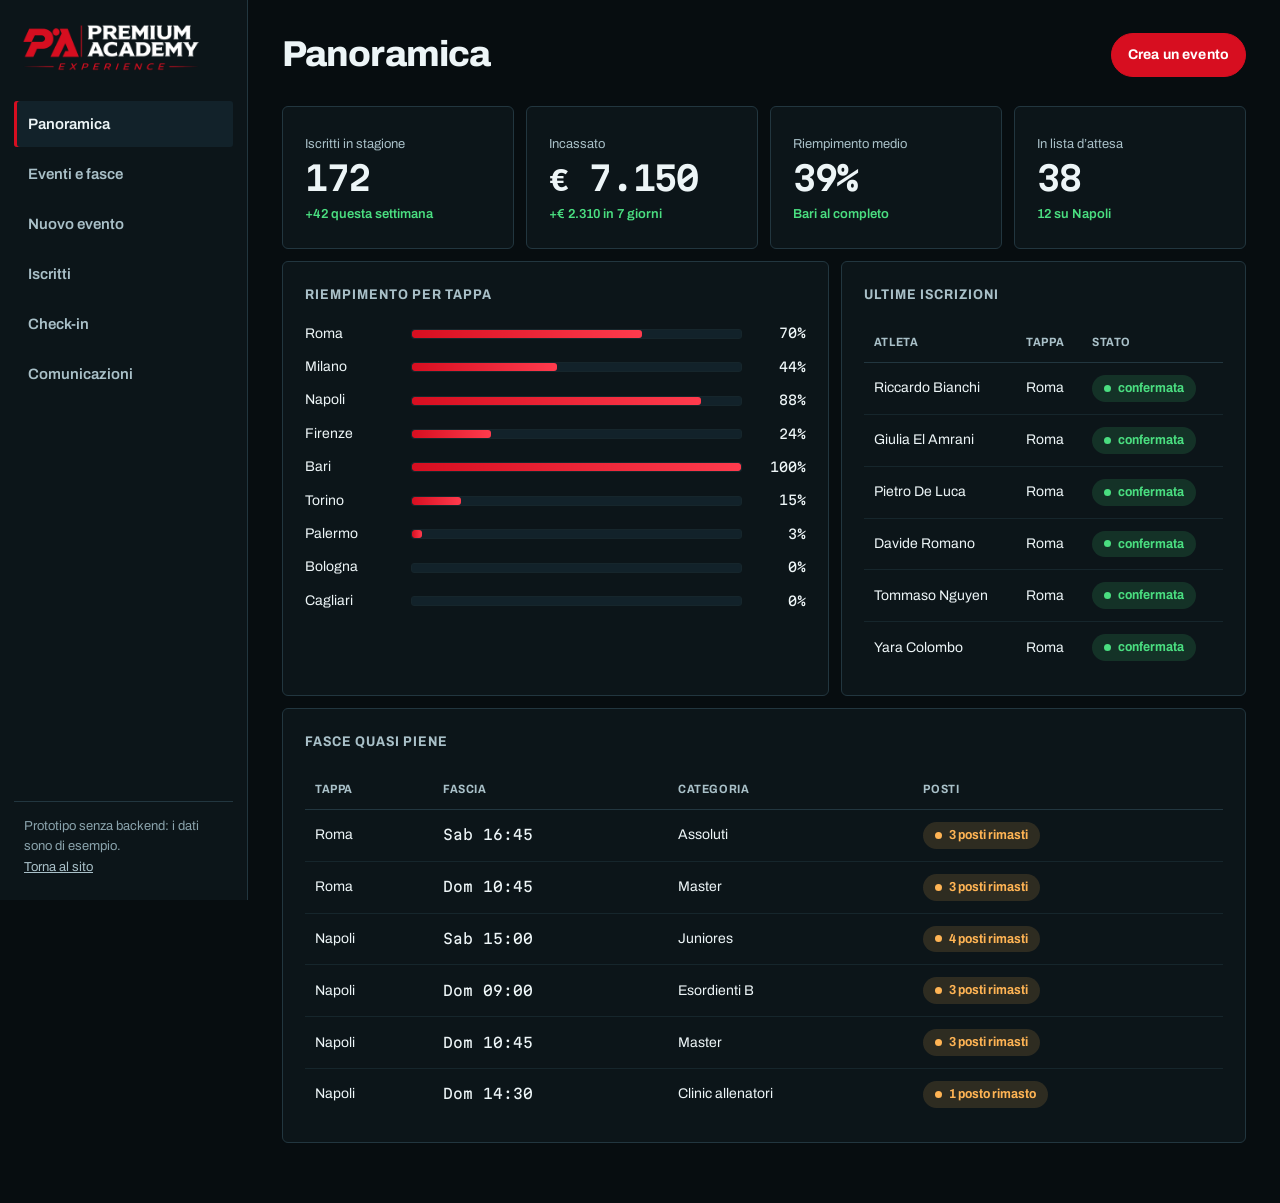
==== commit ee475cff: "redesign" ====
--- a/admin/index.html
+++ b/admin/index.html
@@ -2,186 +2,295 @@
 <html lang="it">
 <head>
 <meta charset="utf-8">
-<meta name="viewport" content="width=device-width, initial-scale=1">
-<title>Premium Academy Experience · Pannello organizzatori</title>
-<link rel="icon" href="../assets/img/mark.png">
-<link rel="preconnect" href="https://fonts.googleapis.com"><link rel="preconnect" href="https://fonts.gstatic.com" crossorigin>
-<link href="https://fonts.googleapis.com/css2?family=Archivo:ital,wdth,wght@0,62..125,400..900;1,62..125,800..900&display=swap" rel="stylesheet">
+<meta name="viewport" content="width=device-width, initial-scale=1, viewport-fit=cover">
+<meta name="theme-color" content="#070d10">
+<title>Pannello organizzatori · Premium Academy Experience</title>
+<meta name="description" content="Panoramica delle tappe, gestione delle fasce, elenco iscritti, check-in con QR e comunicazioni.">
+<meta name="robots" content="noindex">
+<link rel="icon" href="../assets/img/favicon-64.png" sizes="64x64">
+<link rel="preload" href="../assets/fonts/archivo-var.woff2" as="font" type="font/woff2" crossorigin>
 <link rel="stylesheet" href="../assets/css/core.css">
 <style>
-:root{--bg:#f3f2f2;--card:#fff;--ink:#1c1819;--g:#242021;--red:#d70e20;--mute:#7a7374;--line:#e6e2e2;--pa-radius:16px;--pa-btn-radius:10px}
-*{box-sizing:border-box}
-body{margin:0;background:var(--bg);color:var(--ink);font:400 15px/1.5 'Archivo',system-ui,sans-serif}
-.shell{display:grid;grid-template-columns:232px 1fr;min-height:100dvh}
-aside{background:var(--g);color:#fff;padding:22px 14px;position:sticky;top:0;height:100dvh;display:flex;flex-direction:column;gap:4px;width:230px}
-aside img{width:176px;margin:4px 8px 26px;display:block}
-aside button{display:block;width:100%;text-align:left;background:none;border:0;color:#bdb6b7;font:600 14px 'Archivo';padding:11px 12px;border-radius:10px;cursor:pointer}
-aside button[aria-current]{background:rgba(255,255,255,.08);color:#fff;box-shadow:inset 3px 0 0 var(--red)}
-aside .foot{margin-top:auto;font-size:12px;color:#8f8889;padding:8px}
-aside .foot a{color:#fff}
-main{padding:24px 28px 60px;min-width:0}
-h1{font:900 italic 30px 'Archivo';font-stretch:110%;margin:0;text-transform:uppercase;letter-spacing:-.01em}
-.head{display:flex;justify-content:space-between;align-items:center;gap:16px;margin-bottom:20px;flex-wrap:wrap}
-.head .r{display:flex;gap:8px;flex-wrap:wrap}
-.card{background:var(--card);border-radius:16px;padding:20px;border:1px solid var(--line)}
-.card h2{margin:0 0 14px;font-size:16px;font-weight:700}
-.kpis{display:grid;grid-template-columns:repeat(4,1fr);gap:12px;margin-bottom:12px}
-.kpi small{color:var(--mute);font-weight:600}
-.kpi b{display:block;font:900 italic 34px/1.1 'Archivo';font-stretch:105%;font-variant-numeric:tabular-nums}
-.kpi span{font-size:13px;color:#0f7a3a;font-weight:600}
-.grid2{display:grid;grid-template-columns:1.4fr 1fr;gap:12px;margin-bottom:12px}
-.bars{display:grid;gap:10px}
-.bars div{display:grid;grid-template-columns:90px 1fr 50px;gap:10px;align-items:center;font-size:14px}
-.bars i{height:12px;border-radius:6px;background:var(--line);position:relative;overflow:hidden}
-.bars i::after{content:'';position:absolute;inset:0;width:var(--w);background:var(--red);border-radius:6px}
-.bars em{font-style:normal;text-align:right;font-weight:700;font-variant-numeric:tabular-nums}
-table{width:100%;border-collapse:collapse;font-size:14px}
-th{text-align:left;color:var(--mute);font-weight:600;font-size:12px;padding:10px 8px;border-bottom:1px solid var(--line);white-space:nowrap}
-td{padding:11px 8px;border-bottom:1px solid var(--line);vertical-align:middle}
-tr:last-child td{border:0}
-.tw{overflow-x:auto}
-td input[type=number]{width:70px;padding:6px 8px;border:1px solid var(--line);border-radius:8px;font:inherit}
-.view{display:none}.view.is-on{display:block}
-.tools{display:flex;gap:8px;margin-bottom:12px;flex-wrap:wrap}
-.tools input,.tools select,.form input,.form select,.form textarea{padding:11px 12px;border:1px solid var(--line);border-radius:10px;font:500 14px 'Archivo';background:#fff;min-width:0}
-.tools input{flex:1 1 220px}
-.form{display:grid;grid-template-columns:1fr 1fr;gap:12px}
-.form label{display:grid;gap:5px;font-size:13px;font-weight:600;color:var(--mute)}
-.form .full{grid-column:1 / -1}
-.chk{display:flex;align-items:center;gap:6px;color:var(--ink)!important}
-.scan{display:grid;grid-template-columns:260px 1fr;gap:20px;align-items:start}
-.cam{aspect-ratio:1;border-radius:16px;background:#1c1819;position:relative;overflow:hidden;display:grid;place-items:center;color:#fff;font-size:13px}
-.cam::before{content:'';position:absolute;inset:18%;border:3px solid var(--red);border-radius:14px}
-.cam::after{content:'';position:absolute;left:18%;right:18%;height:2px;background:var(--red);top:20%;animation:sc 2s ease-in-out infinite alternate;box-shadow:0 0 12px var(--red)}
-@keyframes sc{to{top:80%}}
-.log li{padding:10px 0;border-bottom:1px solid var(--line);display:flex;justify-content:space-between;gap:10px}
-.log{list-style:none;padding:0;margin:14px 0 0}
-.pill{font-size:12px;font-weight:700;padding:4px 8px;border-radius:999px;background:#eef8f2;color:#0f7a3a;white-space:nowrap}
-.pill.w{background:#fff3e3;color:#b35c00}.pill.g{background:var(--bg);color:var(--mute)}
-@media (max-width:1000px){.kpis{grid-template-columns:1fr 1fr}.grid2,.scan{grid-template-columns:1fr}}
-@media (max-width:760px){.shell{grid-template-columns:1fr}aside{position:static;height:auto;flex-direction:row;overflow-x:auto;padding:10px}aside img,aside .foot{display:none}aside button{white-space:nowrap;width:auto}main{padding:16px}.form{grid-template-columns:1fr}}
+.shell { display: grid; grid-template-columns: 248px 1fr; min-height: 100dvh; }
+.card { min-width: 0; }
+.side { min-width: 0; position: sticky; top: 0; height: 100dvh; padding: 22px 14px; display: flex; flex-direction: column; gap: 4px; border-right: 1px solid var(--line); background: var(--ink-surface); }
+.side img { width: 178px; margin: 2px 8px 26px; }
+.side button { display: block; width: 100%; min-height: 44px; padding: 11px 14px; border: 0; border-radius: var(--r-s); background: none; color: var(--foam-2); font-weight: 600; font-size: 15px; text-align: left; cursor: pointer; }
+.side button:hover { background: var(--ink-raised); color: var(--foam); }
+.side button[aria-current] { background: var(--ink-raised); color: var(--foam); box-shadow: inset 3px 0 0 var(--red); }
+.side .bottom { margin-top: auto; padding: 14px 10px 0; border-top: 1px solid var(--line); font-size: 13px; color: var(--foam-3); }
+.side .bottom a { color: var(--foam-2); }
+main { padding: 26px clamp(18px, 3vw, 34px) 60px; min-width: 0; }
+.head { display: flex; justify-content: space-between; align-items: center; gap: 18px; flex-wrap: wrap; margin-bottom: 22px; }
+.head h1 { margin: 0; font-size: clamp(27px, 3vw, 36px); font-weight: 800; letter-spacing: -.025em; }
+.card { background: var(--ink-surface); border: 1px solid var(--line); border-radius: var(--r-m); padding: 22px; }
+.card h2 { margin: 0 0 16px; font-size: 14px; font-weight: 700; color: var(--foam-2); letter-spacing: .07em; text-transform: uppercase; font-variation-settings: 'wdth' 88; }
+.kpis { display: grid; grid-template-columns: repeat(4, 1fr); gap: 12px; margin-bottom: 12px; }
+.kpi b { display: block; margin: 6px 0 4px; font: 600 clamp(26px, 2.6vw, 34px)/1 var(--f-mono); font-variant-numeric: tabular-nums; letter-spacing: -.04em; }
+.kpi small { color: var(--foam-2); font-size: 13px; }
+.kpi .delta { color: var(--go); font-size: 13px; font-weight: 600; }
+.g2 { display: grid; grid-template-columns: 1.35fr 1fr; gap: 12px; margin-bottom: 12px; }
+.bars { display: grid; gap: 11px; }
+.bars div { display: grid; grid-template-columns: 94px 1fr 52px; gap: 12px; align-items: center; font-size: 14px; }
+.bars em { font-style: normal; text-align: right; font-family: var(--f-mono); font-variant-numeric: tabular-nums; font-size: 13px; }
+table { width: 100%; border-collapse: collapse; font-size: 14px; }
+th { text-align: left; padding: 10px 10px; border-bottom: 1px solid var(--line); color: var(--foam-2); font-size: 12px; font-weight: 700; letter-spacing: .05em; text-transform: uppercase; white-space: nowrap; font-variation-settings: 'wdth' 88; }
+td { padding: 12px 10px; border-bottom: 1px solid var(--line-soft); vertical-align: middle; }
+tr:last-child td { border-bottom: 0; }
+td.num, th.num { font-family: var(--f-mono); font-variant-numeric: tabular-nums; }
+.tw { overflow-x: auto; }
+.view { display: none; }
+.view.is-on { display: block; }
+.tools { display: flex; gap: 10px; flex-wrap: wrap; margin-bottom: 14px; }
+.tools input, .tools select { min-height: 44px; padding: 11px 14px; background: var(--ink); color: var(--foam); border: 1px solid var(--line-strong); border-radius: var(--r-s); font-size: 15px; }
+.tools input { flex: 1 1 240px; }
+.form { display: grid; grid-template-columns: 1fr 1fr; gap: 0 16px; }
+.form .span-all { grid-column: 1 / -1; }
+.form textarea { min-height: 96px; resize: vertical; }
+.scan { display: grid; grid-template-columns: 260px 1fr; gap: 26px; align-items: start; }
+.cam { aspect-ratio: 1; border-radius: var(--r-m); background: var(--ink); border: 1px solid var(--line); position: relative; overflow: hidden; display: grid; place-items: center; color: var(--foam-2); font-size: 14px; }
+.cam::before { content: ''; position: absolute; inset: 17%; border: 2px solid var(--red); border-radius: var(--r-s); }
+.cam::after { content: ''; position: absolute; left: 17%; right: 17%; top: 20%; height: 2px; background: var(--red-bright); animation: scan 2.4s ease-in-out infinite alternate; }
+@keyframes scan { to { top: 80% } }
+.log { list-style: none; margin: 18px 0 0; padding: 0; }
+.log li { display: flex; justify-content: space-between; align-items: center; gap: 12px; padding: 12px 0; border-bottom: 1px solid var(--line-soft); }
+.log b { display: block; }
+.log small { color: var(--foam-2); }
+@media (max-width: 1040px) { .kpis { grid-template-columns: 1fr 1fr; } .g2, .scan { grid-template-columns: 1fr; } }
+@media (max-width: 860px) {
+  .shell { grid-template-columns: 1fr; }
+  .side { position: static; height: auto; width: auto; flex-direction: row; overflow-x: auto; padding: 10px 12px; border-right: 0; border-bottom: 1px solid var(--line); gap: 6px; scrollbar-width: none; }
+  .side::-webkit-scrollbar { display: none; }
+  .side img, .side .bottom { display: none; }
+  .side button { width: auto; white-space: nowrap; padding: 11px 16px; }
+  .side button[aria-current] { box-shadow: none; background: var(--red); color: #fff; }
+  main { padding: 18px 16px 50px; }
+  .form { grid-template-columns: 1fr; }
+}
 </style>
 </head>
 <body>
+<a class="skip" href="#admin-main">Vai al contenuto</a>
 <div class="shell">
-  <aside>
-    <img src="../assets/img/logo-light.png" alt="Premium Academy Experience">
+  <nav class="side" aria-label="Sezioni del pannello">
+    <img src="../assets/img/logo-light.png" alt="Premium Academy Experience" width="178" height="47">
     <button data-v="dash" aria-current="page">Panoramica</button>
-    <button data-v="eventi">Eventi e fasce</button>
+    <button data-v="fasce">Eventi e fasce</button>
     <button data-v="nuovo">Nuovo evento</button>
     <button data-v="iscritti">Iscritti</button>
-    <button data-v="checkin">Check-in QR</button>
+    <button data-v="checkin">Check-in</button>
     <button data-v="comunica">Comunicazioni</button>
-    <div class="foot">Demo senza backend: i dati sono di esempio.<br><a href="../index.html">← Torna al sito</a></div>
-  </aside>
-  <main>
+    <div class="bottom">Prototipo senza backend: i dati sono di esempio.<br><a href="../index.html">Torna al sito</a></div>
+  </nav>
+
+  <main id="admin-main">
     <section class="view is-on" data-view="dash">
-      <div class="head"><h1>Panoramica</h1><div class="r"><button class="pa-btn is-sm" data-goto="nuovo">Crea evento</button></div></div>
+      <div class="head"><h1>Panoramica</h1><button class="btn sm" data-goto="nuovo">Crea un evento</button></div>
       <div class="kpis" id="kpis"></div>
-      <div class="grid2">
+      <div class="g2">
         <div class="card"><h2>Riempimento per tappa</h2><div class="bars" id="bars"></div></div>
         <div class="card"><h2>Ultime iscrizioni</h2><div class="tw"><table id="last"></table></div></div>
       </div>
       <div class="card"><h2>Fasce quasi piene</h2><div class="tw"><table id="hot"></table></div></div>
     </section>
 
-    <section class="view" data-view="eventi">
-      <div class="head"><h1>Eventi e fasce</h1><div class="r"><select id="evsel" class="pa-btn is-ghost is-sm" aria-label="Evento"></select></div></div>
+    <section class="view" data-view="fasce">
+      <div class="head"><h1>Eventi e fasce</h1>
+        <label class="sr" for="evsel">Evento</label>
+        <select id="evsel" class="tools" style="min-height:44px;padding:11px 14px;background:var(--ink-surface);color:var(--foam);border:1px solid var(--line-strong);border-radius:var(--r-s)"></select>
+      </div>
       <div class="card"><div class="tw"><table id="slots"></table></div></div>
     </section>
 
     <section class="view" data-view="nuovo">
       <div class="head"><h1>Nuovo evento</h1></div>
       <form class="card form" id="newev">
-        <label>Città<input required name="city" placeholder="Es. Genova"></label>
-        <label>Regione<input required name="region" placeholder="Es. Liguria"></label>
-        <label>Struttura<input required name="venue" placeholder="Nome piscina"></label>
-        <label>Vasca<select name="pool"><option>Vasca 25 m</option><option>Vasca 50 m</option></select></label>
-        <label>Data inizio<input type="date" required name="start"></label>
-        <label>Apertura iscrizioni<input type="date" name="opens"></label>
-        <label class="full">Coach<span style="display:flex;gap:14px;flex-wrap:wrap" id="coachchk"></span></label>
-        <label class="full">Fasce<span class="chk"><input type="checkbox" checked> Usa il modello standard (7 fasce, sabato e domenica)</span></label>
-        <label class="full">Note per i partecipanti<textarea name="note" rows="3" placeholder="Parcheggio, hotel convenzionati, cosa portare"></textarea></label>
-        <div class="full"><button class="pa-btn">Pubblica evento</button></div>
+        <label class="field"><span>Città</span><input required name="city" placeholder="Es. Genova"></label>
+        <label class="field"><span>Regione</span><input required name="region" placeholder="Es. Liguria"></label>
+        <label class="field"><span>Struttura</span><input required name="venue" placeholder="Nome della piscina"></label>
+        <label class="field"><span>Vasca</span><select name="pool"><option>Vasca 25 m</option><option>Vasca 50 m</option></select></label>
+        <label class="field"><span>Primo giorno</span><input type="date" lang="it" required name="start"></label>
+        <label class="field"><span>Apertura iscrizioni</span><input type="date" lang="it" name="opens"></label>
+        <fieldset class="field span-all" style="border:0;padding:0;margin:0 0 16px"><legend style="font-size:13px;font-weight:600;color:var(--foam-2);padding:0 0 7px">Coach presenti</legend>
+          <div style="display:flex;gap:16px;flex-wrap:wrap" id="coachchk"></div></fieldset>
+        <label class="check span-all"><input type="checkbox" checked name="tpl"> <span>Usa il modello standard: 7 fasce su sabato e domenica</span></label>
+        <label class="field span-all"><span>Note per i partecipanti</span><textarea name="note" placeholder="Parcheggio, hotel convenzionati, indicazioni particolari"></textarea></label>
+        <div class="span-all"><button class="btn">Pubblica l'evento</button></div>
       </form>
     </section>
 
     <section class="view" data-view="iscritti">
-      <div class="head"><h1>Iscritti</h1><div class="r"><button class="pa-btn is-sm" id="csv">Esporta CSV</button></div></div>
-      <div class="tools"><input id="sq" placeholder="Cerca atleta, società o codice" aria-label="Cerca"><select id="se" aria-label="Evento"><option value="">Tutti gli eventi</option></select></div>
-      <div class="card"><div class="tw"><table id="regs"></table></div></div>
+      <div class="head"><h1>Iscritti</h1><button class="btn sm" id="csv">Esporta in CSV</button></div>
+      <div class="tools">
+        <label class="sr" for="sq">Cerca</label>
+        <input id="sq" type="search" placeholder="Cerca atleta, società o codice">
+        <label class="sr" for="se">Evento</label>
+        <select id="se"><option value="">Tutti gli eventi</option></select>
+      </div>
+      <div class="card"><div class="tw"><table id="regs"></table></div><p class="sr" role="status" aria-live="polite" id="regs-live"></p></div>
     </section>
 
     <section class="view" data-view="checkin">
       <div class="head"><h1>Check-in</h1></div>
       <div class="card scan">
-        <div class="cam">Inquadra il QR</div>
-        <div><h2>Oppure inserisci il codice</h2><form class="tools" id="ci"><input placeholder="PA-XXXX" aria-label="Codice iscrizione"><button class="pa-btn is-sm">Registra ingresso</button></form><p style="color:var(--mute);margin:0">Prova con uno dei codici della tabella iscritti.</p><ul class="log" id="log"></ul></div>
+        <div class="cam">Inquadra il QR del pass</div>
+        <div>
+          <h2 style="margin-top:0">Oppure digita il codice</h2>
+          <form class="tools" id="ci"><label class="sr" for="cicode">Codice del pass</label><input id="cicode" placeholder="PA-XXXX" autocomplete="off"><button class="btn">Registra l'ingresso</button></form>
+          <p class="muted" style="font-size:14px;margin:0">Prova con uno dei codici che trovi nella tabella degli iscritti.</p>
+          <ul class="log" id="log"></ul>
+        </div>
       </div>
     </section>
 
     <section class="view" data-view="comunica">
       <div class="head"><h1>Comunicazioni</h1></div>
       <form class="card form" id="msg">
-        <label>Destinatari<select id="to"></select></label>
-        <label>Canale<select><option>Email</option><option>WhatsApp (broadcast)</option><option>SMS</option></select></label>
-        <label class="full">Oggetto<input value="Promemoria: check-in 30 minuti prima della fascia"></label>
-        <label class="full">Messaggio<textarea rows="6">Ciao! Ti ricordiamo che il check-in apre 30 minuti prima della tua fascia. Porta costume, cuffia, occhialini e il QR dell’iscrizione. A presto in vasca!</textarea></label>
-        <div class="full"><button class="pa-btn">Invia</button></div>
+        <label class="field"><span>Destinatari</span><select id="to"></select></label>
+        <label class="field"><span>Canale</span><select><option>Email</option><option>WhatsApp</option><option>SMS</option></select></label>
+        <label class="field span-all"><span>Oggetto</span><input value="Promemoria: check-in 30 minuti prima della fascia"></label>
+        <label class="field span-all"><span>Messaggio</span><textarea rows="6">Ciao, ti ricordiamo che il check-in apre 30 minuti prima della tua fascia. Porta costume, cuffia, occhialini e il QR dell'iscrizione. A presto in vasca.</textarea></label>
+        <div class="span-all"><button class="btn">Invia</button></div>
       </form>
     </section>
   </main>
 </div>
-<script>window.PA_BASE='../'</script>
+
 <script src="../assets/js/data.js"></script>
+<script src="../assets/js/api.js"></script>
 <script src="../assets/js/core.js"></script>
 <script>
-(function(){
-  const {D,$,$$,esc,fmt,eur,cat,coach,eventInfo,slotLeft,toast,store}=PA;
-  const go=v=>{$$('.view').forEach(s=>s.classList.toggle('is-on',s.dataset.view===v));$$('aside button').forEach(b=>b.dataset.v===v?b.setAttribute('aria-current','page'):b.removeAttribute('aria-current'))};
-  $$('[data-v]').forEach(b=>b.onclick=()=>go(b.dataset.v));$$('[data-goto]').forEach(b=>b.onclick=()=>go(b.dataset.goto));
-
-  // iscritti fittizi generati dai posti occupati
-  const nomi=['Tommaso','Giulia','Matteo','Sofia','Leonardo','Aurora','Francesco','Alice','Lorenzo','Emma','Riccardo','Ginevra','Davide','Chiara','Pietro'];
-  const cogn=['Rossi','Bianchi','Romano','Colombo','Ricci','Marino','Greco','Bruno','Gallo','Conti','De Luca','Costa','Fontana','Esposito'];
-  const soc=['Nuoto Club Roma','Aquatica Milano','Rari Nantes Napoli','Firenze Nuoto','Swim Team Bari','—'];
-  let k=7;const rnd=()=>(k=(k*9301+49297)%233280)/233280;
-  const regs=[];
-  PA.upcoming().forEach(e=>e.slots.forEach(s=>{for(let i=0;i<Math.min(s.taken,4);i++){regs.push({code:'PA-'+Math.floor(rnd()*46656).toString(36).toUpperCase().padStart(4,'0'),athlete:nomi[rnd()*nomi.length|0]+' '+cogn[rnd()*cogn.length|0],society:soc[rnd()*soc.length|0],eventId:e.id,slotId:s.id,paid:s.price,status:rnd()>.1?'confermata':'certificato mancante',checked:false})}}));
-  store.all().forEach(r=>r.slotIds.forEach(id=>regs.unshift({code:r.code,athlete:r.athlete,society:'—',eventId:r.eventId,slotId:id,paid:r.total/r.slotIds.length,status:r.waitlist?'lista d’attesa':'confermata',checked:false})));
-
-  const up=PA.upcoming();
-  const tot=up.reduce((a,e)=>a+e.slots.reduce((b,s)=>b+s.cap-slotLeft(s),0),0);
-  const cash=up.reduce((a,e)=>a+e.slots.reduce((b,s)=>b+(s.cap-slotLeft(s))*s.price,0),0);
-  const cap=up.reduce((a,e)=>a+e.slots.reduce((b,s)=>b+s.cap,0),0);
-  $('#kpis').innerHTML=[['Iscritti stagione',tot,'+42 questa settimana'],['Incassato',eur(cash),'+'+eur(2310)+' in 7 giorni'],['Riempimento medio',Math.round(tot/cap*100)+'%','Bari sold out'],['Lista d’attesa',38,'12 su Napoli']].map(([a,b,c])=>`<div class="card kpi"><small>${a}</small><b>${b}</b><span>${c}</span></div>`).join('');
-  $('#bars').innerHTML=up.map(e=>{const i=eventInfo(e);return `<div><span>${esc(e.city)}</span><i style="--w:${i.pct}%"></i><em>${i.pct}%</em></div>`}).join('');
-  const ev=id=>D.events.find(e=>e.id===id),sl=(e,id)=>e.slots.find(s=>s.id===id);
-  $('#last').innerHTML=`<tr><th>Atleta</th><th>Tappa</th><th>Stato</th></tr>`+regs.slice(0,6).map(r=>`<tr><td>${esc(r.athlete)}</td><td>${esc(ev(r.eventId).city)}</td><td><span class="pill ${r.status==='confermata'?'':'w'}">${esc(r.status)}</span></td></tr>`).join('');
-  const hot=up.flatMap(e=>e.slots.map(s=>({e,s,l:slotLeft(s)}))).filter(x=>x.l>0&&x.l<=4).slice(0,8);
-  $('#hot').innerHTML=`<tr><th>Tappa</th><th>Fascia</th><th>Categoria</th><th>Posti</th></tr>`+hot.map(x=>`<tr><td>${esc(x.e.city)}</td><td>${fmt.weekday(x.s.date).slice(0,3)} ${x.s.start}</td><td>${esc(cat(x.s.cat).label)}</td><td><span class="pill w">${x.l} rimasti</span></td></tr>`).join('');
-
-  $('#evsel').innerHTML=D.events.map(e=>`<option value="${e.id}">${esc(e.city)} · ${fmt.rangeShort(e)}</option>`).join('');
-  function drawSlots(){const e=ev($('#evsel').value);$('#slots').innerHTML=`<tr><th>Giorno</th><th>Orario</th><th>Categoria</th><th>Focus</th><th>Capienza</th><th>Occupati</th><th>Quota</th><th></th></tr>`+e.slots.map(s=>`<tr><td style="text-transform:capitalize">${fmt.weekday(s.date)}</td><td>${s.start}–${s.end}</td><td>${esc(cat(s.cat).label)}</td><td>${esc(s.focus)}</td><td><input type="number" value="${s.cap}" min="1" aria-label="Capienza"></td><td>${s.cap-slotLeft(s)}</td><td>${eur(s.price)}</td><td><button class="pa-link" onclick="PA.toast('Fascia salvata')">Salva</button></td></tr>`).join('')}
-  $('#evsel').onchange=drawSlots;drawSlots();
-
-  $('#coachchk').innerHTML=D.coaches.map(c=>`<span class="chk"><input type="checkbox" ${['calvi','orsi'].includes(c.id)?'checked':''}> ${esc(c.name)}</span>`).join('');
-  $('#newev').onsubmit=e=>{e.preventDefault();const f=new FormData(e.target);toast(`Evento ${f.get('city')} pubblicato con 7 fasce`);e.target.reset();};
-
-  D.events.forEach(e=>$('#se').insertAdjacentHTML('beforeend',`<option value="${e.id}">${esc(e.city)}</option>`));
-  let view=[];
-  function drawRegs(){const q=$('#sq').value.toLowerCase(),f=$('#se').value;view=regs.filter(r=>(!f||r.eventId===f)&&(!q||(r.athlete+r.society+r.code).toLowerCase().includes(q)));
-    $('#regs').innerHTML=`<tr><th>Codice</th><th>Atleta</th><th>Società</th><th>Tappa</th><th>Fascia</th><th>Quota</th><th>Stato</th><th>Ingresso</th></tr>`+view.slice(0,80).map(r=>{const e=ev(r.eventId),s=sl(e,r.slotId);return `<tr><td><code>${r.code}</code></td><td>${esc(r.athlete)}</td><td>${esc(r.society)}</td><td>${esc(e.city)}</td><td>${s?fmt.weekday(s.date).slice(0,3)+' '+s.start+' '+cat(s.cat).label:''}</td><td>${eur(Math.round(r.paid))}</td><td><span class="pill ${r.status==='confermata'?'':'w'}">${esc(r.status)}</span></td><td>${r.checked?'<span class="pill">entrato</span>':'<span class="pill g">—</span>'}</td></tr>`}).join('')}
-  ['#sq','#se'].forEach(s=>$(s).addEventListener('input',drawRegs));drawRegs();
-  $('#csv').onclick=()=>{const rows=[['codice','atleta','societa','tappa','fascia','quota','stato']].concat(view.map(r=>{const e=ev(r.eventId),s=sl(e,r.slotId);return [r.code,r.athlete,r.society,e.city,s?s.date+' '+s.start+' '+cat(s.cat).label:'',Math.round(r.paid),r.status]}));
-    const a=document.createElement('a');a.href=URL.createObjectURL(new Blob(['\ufeff'+rows.map(r=>r.map(c=>`"${String(c).replace(/"/g,'""')}"`).join(';')).join('\n')],{type:'text/csv'}));a.download='iscritti-premium-academy.csv';a.click()};
-
-  $('#ci').onsubmit=e=>{e.preventDefault();const i=e.target.querySelector('input'),c=i.value.trim().toUpperCase(),r=regs.find(x=>x.code===c);
-    if(!r){toast('Codice non trovato. Controlla le lettere o cerca l’atleta in Iscritti');return}
-    r.checked=true;$('#log').insertAdjacentHTML('afterbegin',`<li><span><b>${esc(r.athlete)}</b><br><small>${esc(ev(r.eventId).city)} · ${c}</small></span><span class="pill ${r.status==='confermata'?'':'w'}">${r.status==='confermata'?'Ingresso ok':'Verifica certificato'}</span></li>`);i.value='';drawRegs()};
-
-  $('#to').innerHTML=D.events.filter(e=>eventInfo(e).status!=='past').map(e=>`<option>Iscritti ${esc(e.city)} (${e.slots.reduce((a,s)=>a+s.cap-slotLeft(s),0)})</option>`).join('')+'<option>Lista d’attesa</option><option>Newsletter</option>';
-  $('#msg').onsubmit=e=>{e.preventDefault();toast('Messaggio in coda di invio')};
+(function () {
+  const { D, $, $$, esc, cap1, fmt, eur, cat, eventInfo, slotLeft, toast } = PA;
+
+  const go = v => {
+    $$('.view').forEach(s => s.classList.toggle('is-on', s.dataset.view === v));
+    $$('.side button').forEach(b => b.dataset.v === v ? b.setAttribute('aria-current', 'page') : b.removeAttribute('aria-current'));
+    window.scrollTo(0, 0);
+  };
+  $$('[data-v]').forEach(b => b.onclick = () => go(b.dataset.v));
+  $$('[data-goto]').forEach(b => b.onclick = () => go(b.dataset.goto));
+
+  const NOMI = ['Tommaso', 'Giulia', 'Matteo', 'Sofia', 'Leonardo', 'Aurora', 'Francesco', 'Alice', 'Lorenzo', 'Emma', 'Riccardo', 'Ginevra', 'Davide', 'Chiara', 'Pietro', 'Nour', 'Samuele', 'Yara'];
+  const COGN = ['Rossi', 'Bianchi', 'Romano', 'Colombo', 'Ricci', 'Marino', 'Greco', 'Bruno', 'Gallo', 'Conti', 'De Luca', 'Costa', 'Fontana', 'Esposito', 'El Amrani', 'Nguyen'];
+  const SOC = ['Nuoto Club Roma', 'Aquatica Milano', 'Rari Nantes Napoli', 'Firenze Nuoto', 'Swim Team Bari', 'Nessuna'];
+  let seed = 7; const rnd = () => (seed = (seed * 9301 + 49297) % 233280) / 233280;
+  let regs = [];
+
+  function buildRegs() {
+    regs = [];
+    PA.upcoming().forEach(e => e.slots.forEach(s => {
+      const taken = s.cap - slotLeft(s);
+      for (let i = 0; i < Math.min(taken, 4); i++) {
+        regs.push({
+          code: 'PA-' + Math.floor(rnd() * 46656).toString(36).toUpperCase().padStart(4, '0'),
+          athlete: NOMI[rnd() * NOMI.length | 0] + ' ' + COGN[rnd() * COGN.length | 0],
+          society: SOC[rnd() * SOC.length | 0],
+          eventId: e.id, slotId: s.id, paid: s.price,
+          status: rnd() > .12 ? 'confermata' : 'certificato mancante', checked: false
+        });
+      }
+    }));
+  }
+
+  const ev = id => PA.byId(id);
+  const sl = id => PA.slotById(id);
+
+  function paint() {
+    const up = PA.upcoming();
+    const tot = regs.length;
+    const cash = regs.filter(r => r.status === 'confermata').reduce((n, r) => n + r.paid, 0);
+    const cap = up.reduce((a, e) => a + e.slots.reduce((b, s) => b + s.cap, 0), 0);
+    const occ = up.reduce((a, e) => a + e.slots.reduce((b, s) => b + (s.cap - slotLeft(s)), 0), 0);
+    const sold = up.filter(e => eventInfo(e).status === 'soldout').map(e => e.city);
+
+    $('#kpis').innerHTML = [
+      ['Iscritti in stagione', tot, '+42 questa settimana'],
+      ['Incassato', eur(cash), '+' + eur(2310) + ' in 7 giorni'],
+      ['Riempimento medio', Math.round(occ / cap * 100) + '%', sold.length ? sold.join(' e ') + ' al completo' : 'nessuna tappa esaurita'],
+      ['In lista d’attesa', 38, '12 su ' + (up.find(e => eventInfo(e).status === 'last') || up[0]).city]
+    ].map(([a, b, c]) => `<div class="card kpi"><small>${esc(a)}</small><b>${esc(String(b))}</b><span class="delta">${esc(c)}</span></div>`).join('');
+
+    $('#bars').innerHTML = up.map(e => { const i = eventInfo(e); return `<div><span>${esc(e.city)}</span><span class="fill"><i style="--w:${i.pct}%"></i></span><em>${i.pct}%</em></div>`; }).join('');
+
+    $('#last').innerHTML = `<tr><th scope="col">Atleta</th><th scope="col">Tappa</th><th scope="col">Stato</th></tr>`
+      + regs.slice(0, 6).map(r => `<tr><td>${esc(r.athlete)}</td><td>${esc(ev(r.eventId).city)}</td><td><span class="badge ${r.status === 'confermata' ? 'is-open' : 'is-last'}">${esc(r.status)}</span></td></tr>`).join('');
+
+    const hot = up.flatMap(e => e.slots.map(s => ({ e, s, l: slotLeft(s) }))).filter(x => x.l > 0 && x.l <= 4).slice(0, 8);
+    $('#hot').innerHTML = `<tr><th scope="col">Tappa</th><th scope="col">Fascia</th><th scope="col">Categoria</th><th scope="col">Posti</th></tr>`
+      + (hot.length ? hot.map(x => `<tr><td>${esc(x.e.city)}</td><td class="num">${cap1(fmt.wd3(x.s.date))} ${x.s.start}</td><td>${esc(cat(x.s.cat).label)}</td><td><span class="badge is-last">${x.l} ${x.l === 1 ? 'posto rimasto' : 'posti rimasti'}</span></td></tr>`).join('')
+        : `<tr><td colspan="4" class="muted">Nessuna fascia sotto i cinque posti.</td></tr>`);
+
+    $('#evsel').innerHTML = PA.events().map(e => `<option value="${e.id}">${esc(e.city)}, ${fmt.rangeShort(e)}</option>`).join('');
+    $('#se').innerHTML = '<option value="">Tutti gli eventi</option>' + PA.events().map(e => `<option value="${e.id}">${esc(e.city)}</option>`).join('');
+    $('#coachchk').innerHTML = D.coaches.map(c => `<label class="check" style="margin:0"><input type="checkbox" ${['calvi', 'orsi'].includes(c.id) ? 'checked' : ''}> <span>${esc(c.name)}</span></label>`).join('');
+    $('#to').innerHTML = up.map(e => `<option>Iscritti di ${esc(e.city)}, ${e.slots.reduce((a, s) => a + s.cap - slotLeft(s), 0)} persone</option>`).join('')
+      + '<option>Lista d’attesa</option><option>Chi ha chiesto di essere avvisato</option>';
+    drawSlots(); drawRegs();
+  }
+
+  function drawSlots() {
+    const e = ev($('#evsel').value); if (!e) return;
+    $('#slots').innerHTML = `<tr><th scope="col">Giorno</th><th scope="col">Orario</th><th scope="col">Categoria</th><th scope="col">Focus</th><th scope="col">Capienza</th><th scope="col">Occupati</th><th scope="col">Quota</th><th scope="col"><span class="sr">Azioni</span></th></tr>`
+      + e.slots.map(s => `<tr>
+        <td>${cap1(fmt.weekday(s.date))}</td>
+        <td class="num">${s.start} ${s.end}</td>
+        <td>${esc(cat(s.cat).label)}</td>
+        <td class="muted">${esc(s.focus)}</td>
+        <td><label class="sr" for="cap-${s.id}">Capienza di ${cat(s.cat).label}</label><input id="cap-${s.id}" type="number" min="1" value="${s.cap}" style="width:76px;min-height:40px;padding:7px 9px;background:var(--ink);color:var(--foam);border:1px solid var(--line-strong);border-radius:var(--r-s)"></td>
+        <td class="num">${s.cap - slotLeft(s)}</td>
+        <td class="num">${eur(s.price)}</td>
+        <td><button class="link" data-save>Salva</button></td></tr>`).join('');
+    $$('[data-save]', $('#slots')).forEach(b => b.onclick = () => toast('Fascia salvata'));
+  }
+  $('#evsel').onchange = drawSlots;
+
+  let view = [];
+  function drawRegs() {
+    const q = $('#sq').value.toLowerCase().trim(), f = $('#se').value;
+    view = regs.filter(r => (!f || r.eventId === f) && (!q || (r.athlete + r.society + r.code).toLowerCase().includes(q)));
+    $('#regs-live').textContent = `${view.length} ${view.length === 1 ? 'iscritto trovato' : 'iscritti trovati'}`;
+    $('#regs').innerHTML = `<tr><th scope="col">Codice</th><th scope="col">Atleta</th><th scope="col">Società</th><th scope="col">Tappa</th><th scope="col">Fascia</th><th scope="col">Quota</th><th scope="col">Stato</th><th scope="col">Ingresso</th></tr>`
+      + (view.length ? view.slice(0, 80).map(r => {
+        const e = ev(r.eventId), s = sl(r.slotId);
+        return `<tr><td class="num">${esc(r.code)}</td><td>${esc(r.athlete)}</td><td class="muted">${esc(r.society)}</td><td>${esc(e.city)}</td>
+          <td class="num">${s ? cap1(fmt.wd3(s.date)) + ' ' + s.start : ''}</td><td class="num">${eur(r.paid)}</td>
+          <td><span class="badge ${r.status === 'confermata' ? 'is-open' : 'is-last'}">${esc(r.status)}</span></td>
+          <td>${r.checked ? '<span class="badge is-open">entrato</span>' : '<span class="muted">non ancora</span>'}</td></tr>`;
+      }).join('') : `<tr><td colspan="8" class="muted">Nessun iscritto con questi filtri.</td></tr>`);
+  }
+  ['#sq', '#se'].forEach(s => $(s).addEventListener('input', drawRegs));
+
+  $('#csv').onclick = () => {
+    const rows = [['codice', 'atleta', 'societa', 'tappa', 'giorno', 'orario', 'categoria', 'quota', 'stato']]
+      .concat(view.map(r => { const e = ev(r.eventId), s = sl(r.slotId); return [r.code, r.athlete, r.society, e.city, s ? s.date : '', s ? s.start : '', s ? cat(s.cat).label : '', r.paid, r.status]; }));
+    const csv = '﻿' + rows.map(r => r.map(c => `"${String(c).replace(/"/g, '""')}"`).join(';')).join('\r\n');
+    const a = document.createElement('a');
+    a.href = URL.createObjectURL(new Blob([csv], { type: 'text/csv;charset=utf-8' }));
+    a.download = 'iscritti-premium-academy.csv'; a.click();
+    setTimeout(() => URL.revokeObjectURL(a.href), 2000);
+    toast(view.length + ' righe esportate');
+  };
+
+  $('#ci').onsubmit = e => {
+    e.preventDefault();
+    const i = $('#cicode'), c = i.value.trim().toUpperCase();
+    const r = regs.find(x => x.code === c);
+    if (!r) { toast('Codice non trovato. Controlla le lettere o cercalo tra gli iscritti', true); i.select(); return; }
+    if (r.checked) { toast('Questo pass è già stato usato alle ' + new Date().toLocaleTimeString('it-IT', { hour: '2-digit', minute: '2-digit' }), true); i.value = ''; return; }
+    r.checked = true;
+    const ok = r.status === 'confermata';
+    $('#log').insertAdjacentHTML('afterbegin', `<li><span><b>${esc(r.athlete)}</b><small>${esc(ev(r.eventId).city)}, ${esc(r.code)}</small></span><span class="badge ${ok ? 'is-open' : 'is-last'}">${ok ? 'Ingresso registrato' : 'Verifica il certificato'}</span></li>`);
+    i.value = ''; drawRegs();
+  };
+
+  $('#newev').onsubmit = e => { e.preventDefault(); const f = new FormData(e.target); toast('Evento di ' + (f.get('city') || '') + ' pubblicato con 7 fasce'); e.target.reset(); };
+  $('#msg').onsubmit = e => { e.preventDefault(); toast('Messaggio messo in coda'); };
+
+  (async function start() {
+    try { await PA.load(); } catch (err) { toast('Non riesco a caricare i dati', true); return; }
+    buildRegs(); paint();
+  })();
 })();
 </script>
 </body>
--- a/assets/css/core.css
+++ b/assets/css/core.css
@@ -1,195 +1,565 @@
-/* Componenti condivisi del sito Premium Academy Experience. Lo stile si adatta con le variabili --pa-* */
+/* =========================================================================
+   PREMIUM ACADEMY EXPERIENCE - sistema visivo "Corsia"
+   Fondo inchiostro, rosso PA come unico accento, reticolo a corsie,
+   cifre tabulari su tutto ciò che è un tempo, un'età o un posto.
+
+   SCALA DEI RAGGI (regola unica, non moltiplicare mai):
+     --r-s  3px  campi, bottoni piccoli, chip
+     --r-m  6px  superfici, card, modale
+     --r-pill    solo badge di stato e bottoni principali
+   ========================================================================= */
+
+/* ---------- font auto-ospitati (nessuna richiesta esterna) ---------- */
+@font-face {
+  font-family: 'Archivo PA';
+  src: url('../fonts/archivo-var.woff2') format('woff2-variations');
+  font-weight: 100 900;
+  font-stretch: 62% 125%;
+  font-style: normal;
+  font-display: swap;
+}
+@font-face {
+  font-family: 'Martian PA';
+  src: url('../fonts/martian-var.woff2') format('woff2-variations');
+  font-weight: 100 800;
+  font-style: normal;
+  font-display: swap;
+}
+
 :root {
-  --pa-red: #d70e20;
-  --pa-red-dark: #a50a18;
-  --pa-graphite: #242021;
-  --pa-bg: #fff;
-  --pa-surface: #f4f4f4;
-  --pa-fg: #1a1718;
-  --pa-muted: #6b6566;
-  --pa-line: #e2dfdf;
-  --pa-accent: var(--pa-red);
-  --pa-accent-fg: #fff;
-  --pa-radius: 14px;
-  --pa-btn-radius: 999px;
-  --pa-bw: 1px;
-  --pa-display: 'Archivo', system-ui, sans-serif;
-  --pa-body: 'Archivo', system-ui, sans-serif;
-  --pa-display-style: italic;
-  --pa-display-weight: 900;
-  --pa-shadow: 0 30px 80px rgba(0, 0, 0, .35);
-  --pa-map-land: #d9d6d6;
-  --pa-map-dot: #cfcbcb;
-}
+  /* profondità: più si scende, più l'acqua è scura */
+  --ink: #070d10;
+  --ink-surface: #0c1519;
+  --ink-raised: #12222a;
+  --ink-hover: #1a2f38;
+  --line: #22363f;        /* separatori decorativi */
+  --line-strong: #5a6b73; /* bordi di elementi interattivi: 3:1 richiesto da WCAG 1.4.11 */
+  --line-soft: #16262c;
+
+  /* testo */
+  --foam: #edf5f7;
+  --foam-2: #a9c0c8;
+  --foam-3: #8aa3ac;
+
+  /* accento unico */
+  --red: #d70e20;
+  --red-bright: #ff3b4d;   /* rosso per il TESTO su fondo scuro */
+  --red-hover: #b30b1a;    /* rosso piu scuro per i fondi: tiene il bianco sopra a 7:1 */
+  --red-deep: #8e0714;
+  --red-wash: rgba(215, 14, 32, .14);
+
+  /* stati */
+  --go: #4ade80;
+  --go-wash: rgba(74, 222, 128, .14);
+  --warn: #ffb454;
+  --warn-wash: rgba(255, 180, 84, .14);
+
+  /* focus: bianco, così resta visibile anche sul rosso */
+  --focus: #ffffff;
+
+  --r-s: 3px;
+  --r-m: 6px;
+  --r-pill: 999px;
+
+  --f-sans: 'Archivo PA', system-ui, -apple-system, 'Segoe UI', sans-serif;
+  --f-mono: 'Martian PA', ui-monospace, 'SF Mono', Menlo, monospace;
+
+  --gutter: clamp(18px, 4vw, 56px);
+  --wrap: 1320px;
+
+  --ease: cubic-bezier(.2, .8, .2, 1);
+}
+
+/* ---------- reset ---------- */
+*, *::before, *::after { box-sizing: border-box; }
+html { scroll-behavior: smooth; -webkit-text-size-adjust: 100%; }
 html.pa-lock { overflow: hidden; }
-
-/* bottoni */
-.pa-btn { font: 700 15px/1 var(--pa-body); display: inline-flex; align-items: center; justify-content: center; gap: 8px; padding: 14px 22px; border-radius: var(--pa-btn-radius); border: var(--pa-bw) solid var(--pa-accent); background: var(--pa-accent); color: var(--pa-accent-fg); cursor: pointer; text-decoration: none; transition: transform .15s, background .2s, color .2s; white-space: nowrap; }
-.pa-btn:hover { transform: translateY(-1px); background: var(--pa-red-dark); border-color: var(--pa-red-dark); }
-.pa-btn:active { transform: translateY(0); }
-.pa-btn.is-ghost { background: transparent; color: var(--pa-fg); border-color: var(--pa-line); }
-.pa-btn.is-ghost:hover { border-color: var(--pa-fg); }
-.pa-btn.is-sm { padding: 10px 14px; font-size: 13px; }
-.pa-btn:disabled { opacity: .6; cursor: progress; }
-.pa-link { background: none; border: 0; color: var(--pa-accent); font: 600 14px var(--pa-body); cursor: pointer; text-decoration: underline; text-underline-offset: 3px; padding: 0; }
-:where(.pa-modal, body) :focus-visible { outline: 3px solid var(--pa-accent); outline-offset: 2px; }
-
-.pa-badge { display: inline-flex; align-items: center; gap: 6px; font: 700 12px/1 var(--pa-body); padding: 6px 10px; border-radius: 999px; background: var(--pa-surface); color: var(--pa-fg); }
-.pa-badge::before { content: ''; width: 7px; height: 7px; border-radius: 50%; background: currentColor; }
-.pa-badge.is-open { color: #0f7a3a; background: rgba(15, 122, 58, .12); }
-.pa-badge.is-last { color: #b35c00; background: rgba(230, 126, 0, .14); }
-.pa-badge.is-soldout { color: #fff; background: var(--pa-red); }
-.pa-badge.is-soon { color: var(--pa-fg); background: var(--pa-surface); }
-.pa-badge.is-past { color: var(--pa-muted); background: var(--pa-surface); }
-.pa-muted { color: var(--pa-muted); }
-
-/* mappa */
-.pa-map { width: 100%; height: auto; display: block; overflow: visible; }
-.pa-map-land { fill: var(--pa-map-land); stroke: none; }
-.pa-map-dot { fill: var(--pa-map-dot); }
-.pa-pin { cursor: pointer; outline: none; }
-.pa-pin-dot { fill: var(--pa-red); stroke: var(--pa-bg); stroke-width: 2.5; transition: r .2s; }
-.pa-pin-pulse { fill: var(--pa-red); opacity: .18; transform-origin: center; animation: paPulse 2.4s ease-out infinite; }
-.pa-pin.is-soon .pa-pin-dot, .pa-pin.is-soldout .pa-pin-dot { fill: var(--pa-muted); }
+body {
+  margin: 0;
+  background: var(--ink);
+  color: var(--foam);
+  font: 400 17px/1.6 var(--f-sans);
+  font-variation-settings: 'wdth' 100;
+  -webkit-font-smoothing: antialiased;
+  overflow-x: hidden;
+}
+img, svg { display: block; max-width: 100%; }
+a { color: inherit; }
+button, input, select, textarea { font: inherit; color: inherit; }
+[hidden] { display: none !important; }
+
+/* un solo anello di focus per tutto il sito, leggibile su qualsiasi fondo */
+:focus-visible {
+  outline: 2px solid var(--focus);
+  outline-offset: 2px;
+  border-radius: var(--r-s);
+  box-shadow: 0 0 0 5px rgba(7, 13, 16, .92);
+}
+[tabindex="-1"]:focus { outline: none; box-shadow: none; }
+.skip {
+  position: fixed; top: 10px; left: 10px; z-index: 200;
+  transform: translateY(-160%);
+  background: var(--foam); color: var(--ink);
+  padding: 12px 18px; border-radius: var(--r-s);
+  font-weight: 700; text-decoration: none;
+  transition: transform .2s var(--ease);
+}
+.skip:focus { transform: none; }
+
+.wrap { width: min(var(--wrap), 100% - var(--gutter) * 2); margin-inline: auto; }
+.sr { position: absolute; width: 1px; height: 1px; padding: 0; margin: -1px; overflow: hidden; clip-path: inset(50%); white-space: nowrap; }
+
+/* ---------- tipografia ---------- */
+.d1, .d2, .d3 { margin: 0; font-weight: 800; line-height: .9; letter-spacing: -.025em; text-wrap: balance; }
+.d1 { font-size: clamp(46px, 7.6vw, 108px); font-variation-settings: 'wdth' 112; }
+.d2 { font-size: clamp(34px, 4.6vw, 64px); font-variation-settings: 'wdth' 108; }
+.d3 { font-size: clamp(24px, 2.6vw, 34px); font-variation-settings: 'wdth' 104; }
+.lede { color: var(--foam-2); font-size: clamp(17px, 1.5vw, 20px); max-width: 58ch; margin: 0; }
+.num { font-variant-numeric: tabular-nums; font-feature-settings: 'tnum' 1; }
+.mono { font-family: var(--f-mono); font-variant-numeric: tabular-nums; letter-spacing: -.03em; }
+.cond { font-variation-settings: 'wdth' 78; }
+p { text-wrap: pretty; }
+
+/* ---------- bottoni ---------- */
+.btn {
+  display: inline-flex; align-items: center; justify-content: center; gap: 9px;
+  min-height: 48px; padding: 13px 24px;
+  border: 1px solid var(--red); border-radius: var(--r-pill);
+  background: var(--red); color: #fff;
+  font-weight: 700; font-size: 15px; letter-spacing: .01em;
+  text-decoration: none; cursor: pointer; white-space: nowrap;
+  transition: background .18s var(--ease), border-color .18s var(--ease), transform .12s var(--ease), color .18s var(--ease);
+}
+.btn:hover { background: var(--red-hover); border-color: var(--red-hover); }
+.btn:active { transform: translateY(1px); }
+.btn.ghost { background: transparent; color: var(--foam); border-color: var(--line-strong); }
+.btn.ghost:hover { background: var(--ink-hover); border-color: var(--foam-3); }
+.btn.light { background: var(--foam); border-color: var(--foam); color: var(--ink); }
+.btn.light:hover { background: #fff; border-color: #fff; }
+.btn.sm { min-height: 44px; padding: 10px 16px; font-size: 14px; }
+.btn.lg { min-height: 56px; padding: 16px 32px; font-size: 17px; }
+.btn[disabled] { opacity: .55; cursor: progress; }
+.btn.block { width: 100%; }
+.link {
+  background: none; border: 0; padding: 0; cursor: pointer;
+  color: var(--foam); font-weight: 600; font-size: 15px;
+  text-decoration: underline; text-underline-offset: 4px; text-decoration-color: var(--red-bright);
+}
+.link:hover { color: var(--red-bright); }
+
+/* ---------- corsia: il motivo strutturale ---------- */
+.rope {
+  height: 6px; border: 0; margin: 0; flex: none;
+  background: repeating-linear-gradient(90deg, var(--red) 0 15px, var(--foam) 15px 30px);
+  opacity: .9;
+}
+.rope.thin { height: 3px; opacity: .55; }
+.lane-line { height: 1px; background: var(--line); border: 0; margin: 0; }
+
+/* barra di riempimento: la corsia che si riempie.
+   Cresce nella stessa direzione dell'etichetta che la accompagna. */
+.fill {
+  position: relative; height: 10px; border-radius: var(--r-s);
+  background: var(--ink-raised); overflow: hidden;
+  border: 1px solid var(--line-soft);
+}
+.fill > i {
+  display: block; height: 100%; width: var(--w, 0%);
+  background: linear-gradient(90deg, var(--red), var(--red-bright));
+  border-radius: inherit;
+  transition: width .9s var(--ease);
+}
+.fill.is-full > i { background: var(--red-bright); }
+
+
+/* ---------- badge di stato ---------- */
+.badge {
+  display: inline-flex; align-items: center; gap: 7px;
+  padding: 5px 12px; border-radius: var(--r-pill);
+  font-size: 13px; font-weight: 700; line-height: 1.3;
+  background: var(--ink-raised); color: var(--foam-2);
+  font-variation-settings: 'wdth' 92;
+}
+.badge::before { content: ''; width: 7px; height: 7px; border-radius: 50%; background: currentColor; flex: none; }
+.badge.is-open { color: var(--go); background: var(--go-wash); }
+.badge.is-last { color: var(--warn); background: var(--warn-wash); }
+.badge.is-soldout { color: #fff; background: var(--red); }
+.badge.is-soon { color: var(--foam-2); background: var(--ink-raised); }
+.badge.is-past { color: var(--foam-3); background: var(--ink-raised); }
+.muted { color: var(--foam-2); }
+
+/* ---------- cronometro ---------- */
+.clock { display: flex; gap: 6px; }
+.clock > span {
+  display: grid; gap: 3px; justify-items: center;
+  min-width: 62px; padding: 9px 8px 7px;
+  background: var(--ink-raised); border: 1px solid var(--line-soft);
+  border-radius: var(--r-s);
+  font-size: 11px; color: var(--foam-2);
+  font-variation-settings: 'wdth' 85;
+}
+.clock b {
+  font: 600 clamp(22px, 2.4vw, 30px)/1 var(--f-mono);
+  font-variant-numeric: tabular-nums; color: var(--foam);
+}
+.clock.sm > span { min-width: 48px; padding: 6px 6px 5px; font-size: 10px; }
+.clock.sm b { font-size: 18px; }
+
+/* ---------- mappa Italia ---------- */
+.pa-map { width: 100%; height: auto; overflow: visible; }
+.pa-map-land { fill: var(--ink-raised); }
+.pa-map-dot { fill: #1b2f37; }
+.pa-pin { cursor: pointer; }
+.pa-pin-hit { fill: transparent; }
+.pa-pin-dot { fill: var(--red); stroke: var(--ink); stroke-width: 2; transition: r .18s var(--ease); }
+.pa-pin-pulse { fill: var(--red); opacity: .2; transform-origin: center; animation: paPulse 2.6s ease-out infinite; }
+.pa-pin.is-soon .pa-pin-dot, .pa-pin.is-soldout .pa-pin-dot { fill: var(--foam-3); }
 .pa-pin.is-soon .pa-pin-pulse, .pa-pin.is-soldout .pa-pin-pulse { display: none; }
-.pa-pin-label { font: 700 13px var(--pa-body); fill: var(--pa-fg); paint-order: stroke; stroke: var(--pa-bg); stroke-width: 4px; pointer-events: none; }
+.pa-pin-label {
+  font: 700 12px var(--f-sans); font-variation-settings: 'wdth' 85;
+  fill: var(--foam); paint-order: stroke; stroke: var(--ink); stroke-width: 4px; pointer-events: none;
+}
 .pa-pin:hover .pa-pin-dot, .pa-pin:focus-visible .pa-pin-dot, .pa-pin.is-active .pa-pin-dot { r: 10; }
-@keyframes paPulse { 0% { transform: scale(.4); opacity: .4 } 100% { transform: scale(1.4); opacity: 0 } }
-
-/* modal */
-.pa-modal { position: fixed; inset: 0; z-index: 1000; display: grid; place-items: center; padding: 16px; }
-.pa-modal-backdrop { position: absolute; inset: 0; background: rgba(15, 12, 13, .72); backdrop-filter: blur(6px); opacity: 0; transition: opacity .25s; }
-.pa-modal-panel { position: relative; width: min(640px, 100%); max-height: calc(100dvh - 32px); overflow: auto; background: var(--pa-bg); color: var(--pa-fg); border-radius: var(--pa-radius); border: var(--pa-bw) solid var(--pa-line); box-shadow: var(--pa-shadow); font-family: var(--pa-body); transform: translateY(24px) scale(.98); opacity: 0; transition: transform .3s cubic-bezier(.2, .8, .2, 1), opacity .25s; outline: none; }
-.pa-modal-panel.is-wide { width: min(940px, 100%); }
-.pa-modal.is-open .pa-modal-backdrop { opacity: 1; }
+.pa-pin:focus-visible { outline: none; }
+.pa-pin:focus-visible .pa-pin-hit { fill: rgba(255, 255, 255, .18); stroke: var(--focus); stroke-width: 2; }
+@keyframes paPulse { 0% { transform: scale(.35); opacity: .45 } 100% { transform: scale(1.25); opacity: 0 } }
+
+/* ---------- modale ---------- */
+.pa-modal { position: fixed; inset: 0; z-index: 1000; display: grid; place-items: center; padding: 20px; }
+.pa-modal-back {
+  position: absolute; inset: 0; background: rgba(3, 7, 9, .82);
+  backdrop-filter: blur(5px); opacity: 0; transition: opacity .25s var(--ease);
+}
+.pa-modal-panel {
+  position: relative; width: min(760px, 100%); max-height: calc(100dvh - 40px);
+  overflow: auto; overscroll-behavior: contain;
+  background: var(--ink-surface); border: 1px solid var(--line);
+  border-radius: var(--r-m);
+  box-shadow: 0 40px 120px rgba(3, 7, 9, .7);
+  transform: translateY(20px) scale(.985); opacity: 0;
+  transition: transform .32s var(--ease), opacity .22s var(--ease);
+  outline: none;
+}
+.pa-modal-panel.is-wide { width: min(980px, 100%); }
+.pa-modal.is-open .pa-modal-back { opacity: 1; }
 .pa-modal.is-open .pa-modal-panel { transform: none; opacity: 1; }
-.pa-modal-x { position: sticky; top: 12px; float: right; margin: 12px 12px 0 0; z-index: 3; width: 40px; height: 40px; border-radius: 50%; border: var(--pa-bw) solid var(--pa-line); background: var(--pa-bg); color: var(--pa-fg); font-size: 24px; line-height: 1; cursor: pointer; }
-.pa-modal-body { padding: clamp(20px, 4vw, 40px); }
-@media (max-width: 640px) { .pa-modal { padding: 0; align-items: end; } .pa-modal-panel { border-radius: var(--pa-radius) var(--pa-radius) 0 0; max-height: 94dvh; } }
-
-/* dettaglio evento */
-.pa-ev-head { border-bottom: var(--pa-bw) solid var(--pa-line); padding-bottom: 24px; margin-bottom: 8px; }
-.pa-ev-kicker { display: flex; gap: 12px; align-items: center; color: var(--pa-muted); font-size: 14px; }
-.pa-ev-title { font-family: var(--pa-display); font-style: var(--pa-display-style); font-weight: var(--pa-display-weight); font-size: clamp(44px, 8vw, 88px); line-height: .9; margin: 14px 0 10px; letter-spacing: -.02em; }
-.pa-ev-title.is-sm { font-size: clamp(32px, 5vw, 48px); }
-.pa-ev-meta { margin: 0; color: var(--pa-muted); line-height: 1.5; }
-.pa-ev-count { display: flex; gap: 10px; margin: 18px 0 0; }
-.pa-ev-count span { display: grid; min-width: 64px; padding: 10px 8px; text-align: center; background: var(--pa-surface); border-radius: calc(var(--pa-radius) * .6); font-size: 12px; color: var(--pa-muted); }
-.pa-ev-count b { font: var(--pa-display-weight) var(--pa-display-style) 26px/1 var(--pa-display); color: var(--pa-fg); font-variant-numeric: tabular-nums; }
-.pa-ev-actions { display: flex; flex-wrap: wrap; gap: 10px; margin-top: 20px; }
-
-.pa-tabs { display: flex; gap: 4px; overflow-x: auto; margin: 12px 0 20px; border-bottom: var(--pa-bw) solid var(--pa-line); scrollbar-width: none; }
-.pa-tabs button { background: none; border: 0; border-bottom: 3px solid transparent; padding: 12px 14px; font: 600 15px var(--pa-body); color: var(--pa-muted); cursor: pointer; white-space: nowrap; margin-bottom: calc(var(--pa-bw) * -1); }
-.pa-tabs button[aria-selected="true"] { color: var(--pa-fg); border-color: var(--pa-accent); }
-
-.pa-day { font: var(--pa-display-weight) var(--pa-display-style) 20px var(--pa-display); text-transform: capitalize; margin: 22px 0 10px; }
-.pa-slots { list-style: none; padding: 0; margin: 0; display: grid; gap: 10px; }
-.pa-slot { display: grid; grid-template-columns: 76px 1fr auto; gap: 16px; align-items: center; padding: 16px; border: var(--pa-bw) solid var(--pa-line); border-radius: calc(var(--pa-radius) * .7); }
-.pa-slot.is-full { background: var(--pa-surface); }
-.pa-slot-time { font: 800 20px/1.1 var(--pa-body); font-variant-numeric: tabular-nums; }
-.pa-slot-time span { display: block; font-size: 13px; color: var(--pa-muted); font-weight: 500; }
-.pa-slot-main p { margin: 4px 0 8px; font-size: 14px; }
-.pa-slot-main small { font-size: 12px; color: var(--pa-muted); }
-.pa-slot-cta { display: grid; gap: 8px; justify-items: end; }
-.pa-bar { height: 6px; background: var(--pa-line); border-radius: 6px; overflow: hidden; max-width: 260px; }
-.pa-bar i { display: block; height: 100%; background: var(--pa-accent); border-radius: inherit; }
-.pa-note { margin-top: 18px; padding: 14px 16px; border-left: 4px solid var(--pa-accent); background: var(--pa-surface); font-size: 14px; }
-@media (max-width: 560px) { .pa-slot { grid-template-columns: 60px 1fr; } .pa-slot-cta { grid-column: 1 / -1; grid-auto-flow: column; justify-content: space-between; align-items: center; } }
-
-.pa-coachgrid { display: grid; gap: 16px; }
-.pa-coach { display: grid; grid-template-columns: 110px 1fr; gap: 18px; align-items: start; }
-.pa-coach h4 { margin: 0; font: var(--pa-display-weight) var(--pa-display-style) 22px var(--pa-display); }
-.pa-coach p { margin: 4px 0; font-size: 14px; line-height: 1.55; }
-.pa-avatar { width: 100%; aspect-ratio: 3/4; object-fit: cover; object-position: top; border-radius: calc(var(--pa-radius) * .6); display: block; background: #2b2728; }
-
-.pa-venue { display: grid; grid-template-columns: 1.1fr 1fr; gap: 20px; margin-bottom: 16px; }
-.pa-venue-map .pa-photo { border-radius: calc(var(--pa-radius) * .7); }
-.pa-photo { width: 100%; height: 100%; display: block; }
-.pa-dl { display: grid; grid-template-columns: auto 1fr; gap: 8px 16px; margin: 0; font-size: 14px; }
-.pa-dl dt { color: var(--pa-muted); }
+.pa-modal-x {
+  position: sticky; top: 14px; float: right; z-index: 4;
+  margin: 14px 14px 0 0; width: 44px; height: 44px;
+  border: 1px solid var(--line-strong); border-radius: var(--r-pill);
+  background: var(--ink-raised); color: var(--foam);
+  font-size: 20px; line-height: 1; cursor: pointer;
+}
+.pa-modal-x:hover { background: var(--ink-hover); }
+.pa-modal-body { padding: clamp(22px, 3.4vw, 40px); }
+@media (max-width: 680px) {
+  .pa-modal { padding: 0; align-items: flex-end; }
+  .pa-modal-panel { width: 100%; max-height: 94dvh; border-radius: var(--r-m) var(--r-m) 0 0; border-bottom: 0; }
+}
+
+/* conferma di uscita, dentro la modale */
+.pa-leave { padding: clamp(22px, 3.4vw, 40px); }
+.pa-leave h3 { margin: 0 0 10px; font-size: 24px; font-weight: 800; }
+.pa-leave p { color: var(--foam-2); margin: 0 0 22px; }
+.pa-leave-act { display: flex; gap: 10px; flex-wrap: wrap; }
+
+/* ---------- scheda evento ---------- */
+.pa-ev-head { border-bottom: 1px solid var(--line); padding-bottom: 24px; }
+.pa-ev-kick { display: flex; flex-wrap: wrap; gap: 10px; align-items: center; color: var(--foam-2); font-size: 14px; }
+.pa-ev-title { margin: 14px 0 8px; font-size: clamp(42px, 7vw, 76px); font-weight: 800; line-height: .9; letter-spacing: -.035em; font-variation-settings: 'wdth' 112; }
+.pa-ev-meta { margin: 0; color: var(--foam-2); line-height: 1.55; }
+.pa-ev-act { display: flex; flex-wrap: wrap; gap: 10px; margin-top: 22px; }
+.pa-ev-clock { margin-top: 20px; }
+
+.pa-tabs { display: flex; gap: 2px; overflow-x: auto; margin: 18px 0 22px; border-bottom: 1px solid var(--line); scrollbar-width: none; }
+.pa-tabs::-webkit-scrollbar { display: none; }
+.pa-tabs button {
+  background: none; border: 0; border-bottom: 3px solid transparent;
+  padding: 13px 16px; min-height: 48px;
+  color: var(--foam-2); font-weight: 600; font-size: 15px; cursor: pointer; white-space: nowrap;
+  margin-bottom: -1px;
+}
+.pa-tabs button[aria-selected="true"] { color: var(--foam); border-color: var(--red); }
+.pa-tabs button:hover { color: var(--foam); }
+
+.pa-day {
+  display: flex; align-items: center; gap: 14px;
+  margin: 26px 0 12px; font-size: 15px; font-weight: 700;
+  color: var(--foam-2); text-transform: none;
+  font-variation-settings: 'wdth' 88;
+}
+.pa-day::after { content: ''; flex: 1; height: 1px; background: var(--line); }
+
+/* LA RIGA FASCIA - il componente protagonista */
+.pa-slots { list-style: none; margin: 0; padding: 0; display: grid; gap: 8px; }
+.pa-slot {
+  display: grid; grid-template-columns: 84px 1fr auto; gap: 18px; align-items: center;
+  padding: 16px 18px;
+  background: var(--ink-surface); border: 1px solid var(--line);
+  border-left: 3px solid var(--red);
+  border-radius: var(--r-s);
+}
+.pa-slot.is-full { border-left-color: var(--line); background: transparent; }
+.pa-slot-time { font: 600 21px/1.1 var(--f-mono); font-variant-numeric: tabular-nums; letter-spacing: -.04em; }
+.pa-slot-time span { display: block; margin-top: 4px; font-size: 12px; color: var(--foam-2); font-weight: 400; }
+.pa-slot-cat { font-size: 19px; font-weight: 800; font-variation-settings: 'wdth' 104; }
+.pa-slot-cat span { font-size: 14px; font-weight: 400; color: var(--foam-2); margin-left: 8px; font-variation-settings: 'wdth' 100; }
+.pa-slot-focus { margin: 3px 0 10px; font-size: 14px; color: var(--foam-2); }
+.pa-slot-left { display: block; margin-top: 7px; font-size: 12px; color: var(--foam-2); }
+.pa-slot-cta { display: grid; gap: 9px; justify-items: end; }
+.pa-slot-price { font: 600 19px var(--f-mono); font-variant-numeric: tabular-nums; }
+@media (max-width: 620px) {
+  .pa-slot { grid-template-columns: 70px 1fr; gap: 12px; }
+  .pa-slot-cta { grid-column: 1 / -1; grid-auto-flow: column; justify-content: space-between; align-items: center; }
+}
+
+.pa-note {
+  margin-top: 20px; padding: 14px 18px;
+  border-left: 3px solid var(--red); background: var(--ink-raised);
+  border-radius: 0 var(--r-s) var(--r-s) 0;
+  font-size: 14px; color: var(--foam-2);
+}
+
+.pa-coachlist { display: grid; gap: 20px; }
+.pa-coach { display: grid; grid-template-columns: 112px 1fr; gap: 20px; align-items: start; }
+.pa-coach h4 { margin: 0; font-size: 21px; font-weight: 800; }
+.pa-coach p { margin: 5px 0 0; font-size: 15px; line-height: 1.55; color: var(--foam-2); }
+.pa-coach .role { color: var(--red-bright); font-weight: 600; font-size: 14px; }
+.pa-avatar { width: 100%; aspect-ratio: 3/4; object-fit: cover; object-position: top; border-radius: var(--r-s); background: var(--ink-raised); }
+
+.pa-venue { display: grid; grid-template-columns: 1.05fr 1fr; gap: 22px; margin-bottom: 18px; }
+.pa-dl { display: grid; grid-template-columns: auto 1fr; gap: 10px 18px; margin: 0; font-size: 15px; }
+.pa-dl dt { color: var(--foam-2); }
 .pa-dl dd { margin: 0; font-weight: 600; }
-.pa-two { display: grid; grid-template-columns: 1fr 1fr; gap: 24px; }
-.pa-list { padding-left: 18px; line-height: 1.8; font-size: 14px; }
-.pa-modal h4 { font: var(--pa-display-weight) var(--pa-display-style) 18px var(--pa-display); margin: 18px 0 8px; }
-@media (max-width: 640px) { .pa-venue, .pa-two { grid-template-columns: 1fr; } .pa-coach { grid-template-columns: 84px 1fr; } }
-
-/* faq */
-.pa-faq { border-top: var(--pa-bw) solid var(--pa-line); }
-.pa-faq-item { border-bottom: var(--pa-bw) solid var(--pa-line); }
-.pa-faq-q { width: 100%; display: flex; justify-content: space-between; gap: 16px; align-items: center; padding: 18px 0; background: none; border: 0; color: inherit; font: 600 17px var(--pa-body); text-align: left; cursor: pointer; }
-.pa-faq-q span { width: 14px; height: 14px; position: relative; flex: none; }
-.pa-faq-q span::before, .pa-faq-q span::after { content: ''; position: absolute; left: 0; top: 6px; width: 14px; height: 2px; background: var(--pa-accent); transition: transform .25s; }
-.pa-faq-q span::after { transform: rotate(90deg); }
-.pa-faq-q[aria-expanded="true"] span::after { transform: rotate(0); }
-.pa-faq-a p { margin: 0 0 18px; color: var(--pa-muted); line-height: 1.6; max-width: 68ch; }
-
-/* wizard */
-.pa-steps { list-style: none; display: flex; gap: 6px; padding: 0; margin: 0 40px 24px 0; counter-reset: s; overflow-x: auto; scrollbar-width: none; }
-.pa-steps li { display: flex; align-items: center; gap: 8px; font: 600 13px var(--pa-body); color: var(--pa-muted); padding: 8px 12px 8px 8px; border-radius: 999px; background: var(--pa-surface); white-space: nowrap; }
-.pa-steps span { display: grid; place-items: center; width: 22px; height: 22px; border-radius: 50%; background: var(--pa-bg); border: 1px solid var(--pa-line); color: var(--pa-fg); font-size: 12px; box-sizing: border-box; }
-.pa-steps li.is-on { color: var(--pa-fg); }
-.pa-steps li.is-on span, .pa-steps li.is-done span { background: var(--pa-accent); color: var(--pa-accent-fg); }
-.pa-h { font: var(--pa-display-weight) var(--pa-display-style) clamp(26px, 4vw, 36px)/1 var(--pa-display); margin: 0 0 16px; }
-.pa-field { display: grid; gap: 6px; margin: 0 0 14px; font-size: 13px; font-weight: 600; }
-.pa-field span { color: var(--pa-muted); }
-.pa-field input, .pa-field select { font: 500 16px var(--pa-body); padding: 13px 14px; border-radius: calc(var(--pa-radius) * .5); border: var(--pa-bw) solid var(--pa-line); background: var(--pa-bg); color: var(--pa-fg); width: 100%; box-sizing: border-box; min-width: 0; }
-.pa-field input:focus, .pa-field select:focus { outline: 2px solid var(--pa-accent); outline-offset: 0; border-color: transparent; }
-.pa-field.is-half { max-width: 260px; }
-.pa-grid3 { display: grid; grid-template-columns: repeat(3, 1fr); gap: 0 14px; align-items: start; }
-.pa-grid3 .is-wide { grid-column: span 1; }
-.pa-grid3 .is-row { grid-column: 1 / -1; margin: -6px 0 12px; }
-@media (max-width: 640px) { .pa-grid3 { grid-template-columns: 1fr; } }
-.pa-pick { display: grid; grid-template-columns: repeat(auto-fill, minmax(200px, 1fr)); gap: 10px; }
-.pa-pick-item input { position: absolute; opacity: 0; }
-.pa-pick-item { position: relative; }
-.pa-pick-box { display: grid; gap: 3px; padding: 14px; border: var(--pa-bw) solid var(--pa-line); border-radius: calc(var(--pa-radius) * .6); cursor: pointer; transition: border-color .2s, background .2s; min-height: 100%; box-sizing: border-box; }
-.pa-pick-box b { font-size: 13px; text-transform: capitalize; }
-.pa-pick-box strong { font: var(--pa-display-weight) var(--pa-display-style) 19px var(--pa-display); }
-.pa-pick-box em { font-style: normal; font-size: 13px; color: var(--pa-muted); }
-.pa-pick-box small { font-size: 12px; color: var(--pa-muted); }
-.pa-pick-item input:checked + .pa-pick-box { border-color: var(--pa-accent); box-shadow: inset 0 0 0 2px var(--pa-accent); }
-.pa-pick-item input:focus-visible + .pa-pick-box { outline: 3px solid var(--pa-accent); outline-offset: 2px; }
-.pa-pick-item.is-full .pa-pick-box { background: var(--pa-surface); }
-.pa-seg { display: flex; flex-wrap: wrap; gap: 8px; margin: 0 0 18px; }
-.pa-seg button { font: 600 14px var(--pa-body); padding: 11px 16px; border-radius: var(--pa-btn-radius); border: var(--pa-bw) solid var(--pa-line); background: var(--pa-bg); color: var(--pa-fg); cursor: pointer; }
-.pa-seg button[aria-checked="true"] { background: var(--pa-fg); color: var(--pa-bg); border-color: var(--pa-fg); }
-.pa-check { display: flex; gap: 10px; align-items: flex-start; font-size: 14px; margin: 10px 0; line-height: 1.45; }
-.pa-check input { width: 20px; height: 20px; accent-color: var(--pa-accent); flex: none; margin: 0; }
-.pa-callout { padding: 16px; background: var(--pa-surface); border-radius: calc(var(--pa-radius) * .6); margin: 6px 0; }
-.pa-drop { display: block; border: 2px dashed var(--pa-line); border-radius: calc(var(--pa-radius) * .6); padding: 28px; text-align: center; cursor: pointer; margin-bottom: 16px; line-height: 1.5; font-size: 14px; color: var(--pa-muted); }
-.pa-drop b { color: var(--pa-fg); }
-.pa-drop:hover { border-color: var(--pa-accent); }
-.pa-drop input { position: absolute; opacity: 0; width: 1px; height: 1px; }
-.pa-warn { color: #b35c00; font-size: 13px; font-weight: 600; }
-.pa-ok { color: #0f7a3a; font-size: 13px; font-weight: 600; }
-.pa-summary { background: var(--pa-surface); border-radius: calc(var(--pa-radius) * .6); padding: 18px; margin-bottom: 18px; }
-.pa-summary p { margin: 0 0 8px; }
-.pa-summary ul { list-style: none; padding: 0; margin: 0 0 8px; }
-.pa-summary li, .pa-row { display: flex; justify-content: space-between; gap: 12px; padding: 6px 0; font-size: 14px; border-bottom: 1px dashed var(--pa-line); margin: 0; }
-.pa-total { font: 800 20px var(--pa-body) !important; border: 0 !important; padding-top: 10px !important; }
-.pa-wiz-foot { display: flex; justify-content: space-between; align-items: center; gap: 12px; margin-top: 24px; padding-top: 18px; border-top: var(--pa-bw) solid var(--pa-line); position: sticky; bottom: -40px; background: var(--pa-bg); padding-bottom: 4px; }
-.pa-foot-r { display: flex; align-items: center; gap: 14px; }
-.pa-foot-total { font-size: 14px; color: var(--pa-muted); }
-@media (max-width: 480px) { .pa-foot-total { display: none; } }
-.pa-done { display: grid; grid-template-columns: auto 1fr; gap: 28px; align-items: center; }
-.pa-done-qr { display: grid; gap: 8px; justify-items: center; padding: 16px; background: #fff; color: #111; border-radius: calc(var(--pa-radius) * .6); font-family: monospace; }
-@media (max-width: 600px) { .pa-done { grid-template-columns: 1fr; } }
-
-/* area riservata */
-.pa-regs { list-style: none; padding: 0; margin: 0; display: grid; gap: 10px; }
-.pa-reg { display: grid; grid-template-columns: 96px 1fr auto; gap: 16px; align-items: center; padding: 12px; border: var(--pa-bw) solid var(--pa-line); border-radius: calc(var(--pa-radius) * .6); }
-.pa-reg p { margin: 4px 0 0; font-size: 14px; }
-.pa-reg .pa-qr { border-radius: 6px; }
-@media (max-width: 560px) { .pa-reg { grid-template-columns: 72px 1fr; } .pa-reg .pa-qr { width: 72px; height: 72px; } .pa-reg-cta { grid-column: 1 / -1; } }
-.pa-docs { list-style: none; padding: 0; margin: 0; }
-.pa-docs li { display: flex; justify-content: space-between; padding: 14px 0; border-bottom: var(--pa-bw) solid var(--pa-line); }
-.pa-media { display: grid; grid-template-columns: repeat(4, 1fr); gap: 8px; }
-.pa-media figure { margin: 0; aspect-ratio: 1; overflow: hidden; border-radius: calc(var(--pa-radius) * .4); }
-@media (max-width: 560px) { .pa-media { grid-template-columns: repeat(2, 1fr); } }
-.pa-empty { text-align: center; padding: 30px; }
-
-/* toast */
-.pa-toast { position: fixed; left: 50%; bottom: 24px; z-index: 2000; transform: translate(-50%, 30px); opacity: 0; pointer-events: none; background: var(--pa-graphite); color: #fff; padding: 14px 20px; border-radius: 12px; font: 600 14px var(--pa-body); box-shadow: 0 10px 30px rgba(0, 0, 0, .3); transition: .3s; max-width: calc(100% - 32px); text-align: center; border-left: 4px solid var(--pa-red); }
-.pa-toast.is-on { transform: translate(-50%, 0); opacity: 1; }
-
-@media (prefers-reduced-motion: reduce) { *, *::before, *::after { animation-duration: .001ms !important; animation-iteration-count: 1 !important; transition-duration: .001ms !important; scroll-behavior: auto !important; } }
+.pa-two { display: grid; grid-template-columns: 1fr 1fr; gap: 26px; }
+.pa-list { padding-left: 20px; margin: 0; line-height: 1.85; font-size: 15px; color: var(--foam-2); }
+.pa-modal h4 { font-size: 18px; font-weight: 800; margin: 22px 0 10px; }
+@media (max-width: 680px) { .pa-venue, .pa-two { grid-template-columns: 1fr; } .pa-coach { grid-template-columns: 88px 1fr; } }
+
+.pa-photo { width: 100%; height: 100%; border-radius: var(--r-s); }
+
+/* ---------- FAQ ---------- */
+.faq { border-top: 1px solid var(--line); }
+.faq-item { border-bottom: 1px solid var(--line); }
+.faq-q {
+  width: 100%; display: flex; justify-content: space-between; align-items: center; gap: 18px;
+  padding: 19px 0; min-height: 48px;
+  background: none; border: 0; text-align: left; cursor: pointer;
+  font-size: 17px; font-weight: 600; color: var(--foam);
+}
+.faq-q:hover { color: var(--red-bright); }
+.faq-q i { position: relative; width: 14px; height: 14px; flex: none; }
+.faq-q i::before, .faq-q i::after { content: ''; position: absolute; left: 0; top: 6px; width: 14px; height: 2px; background: var(--red-bright); transition: transform .22s var(--ease); }
+.faq-q i::after { transform: rotate(90deg); }
+.faq-q[aria-expanded="true"] i::after { transform: rotate(0); }
+.faq-a p { margin: 0 0 20px; color: var(--foam-2); max-width: 70ch; line-height: 1.65; }
+
+/* ---------- wizard di iscrizione ---------- */
+.pa-steps { display: flex; gap: 6px; padding: 0; margin: 0 48px 24px 0; list-style: none; overflow-x: auto; scrollbar-width: none; }
+.pa-steps::-webkit-scrollbar { display: none; }
+.pa-steps li {
+  display: flex; align-items: center; gap: 8px; white-space: nowrap;
+  padding: 7px 14px 7px 7px; border-radius: var(--r-pill);
+  background: var(--ink-raised); color: var(--foam-2);
+  font-size: 13px; font-weight: 600;
+  font-variation-settings: 'wdth' 90;
+}
+.pa-steps b { display: grid; place-items: center; width: 22px; height: 22px; border-radius: 50%; background: var(--ink-hover); color: var(--foam-2); font-size: 12px; }
+.pa-steps li.is-on { color: var(--foam); background: var(--ink-hover); }
+.pa-steps li.is-on b, .pa-steps li.is-done b { background: var(--red); color: #fff; }
+.pa-h { margin: 0 0 8px; font-size: clamp(25px, 3.4vw, 34px); font-weight: 800; letter-spacing: -.02em; }
+.pa-sub { margin: 0 0 22px; color: var(--foam-2); max-width: 62ch; }
+
+.field { display: grid; gap: 7px; margin: 0 0 16px; }
+.field > span { font-size: 13px; font-weight: 600; color: var(--foam-2); }
+.field input, .field select, .field textarea {
+  width: 100%; min-height: 48px; padding: 12px 14px;
+  background: var(--ink); color: var(--foam);
+  border: 1px solid var(--line-strong); border-radius: var(--r-s);
+  font-size: 16px;
+}
+.field input::placeholder { color: var(--foam-3); }
+.field input:hover, .field select:hover { border-color: var(--foam-3); }
+.field [aria-invalid="true"] { border-color: var(--red-bright); background: rgba(215, 14, 32, .08); }
+.field-err { display: flex; align-items: flex-start; gap: 7px; font-size: 13px; font-weight: 600; color: var(--red-bright); }
+.field-err::before { content: '!'; display: grid; place-items: center; width: 16px; height: 16px; flex: none; margin-top: 1px; border-radius: 50%; background: var(--red-bright); color: var(--ink); font-size: 11px; font-weight: 800; }
+.field-ok { font-size: 13px; font-weight: 600; color: var(--go); }
+
+.grid-2 { display: grid; grid-template-columns: 1fr 1fr; gap: 0 16px; }
+.grid-3 { display: grid; grid-template-columns: repeat(3, 1fr); gap: 0 16px; }
+.span-all { grid-column: 1 / -1; }
+@media (max-width: 680px) { .grid-2, .grid-3 { grid-template-columns: 1fr; } }
+
+.errsum {
+  margin: 0 0 20px; padding: 14px 18px;
+  border: 1px solid var(--red-bright); border-left-width: 3px;
+  border-radius: var(--r-s); background: rgba(215, 14, 32, .1);
+}
+.errsum p { margin: 0 0 6px; font-weight: 700; font-size: 15px; }
+.errsum ul { margin: 0; padding-left: 20px; font-size: 14px; color: var(--foam-2); }
+.errsum button { color: var(--red-bright); }
+
+.seg { display: flex; flex-wrap: wrap; gap: 8px; margin: 0 0 20px; }
+.seg button {
+  min-height: 44px; padding: 10px 18px;
+  background: var(--ink-surface); color: var(--foam-2);
+  border: 1px solid var(--line-strong); border-radius: var(--r-pill);
+  font-weight: 600; font-size: 14px; cursor: pointer;
+}
+.seg button[aria-checked="true"] { background: var(--foam); color: var(--ink); border-color: var(--foam); }
+
+.check { display: flex; gap: 12px; align-items: flex-start; margin: 14px 0; font-size: 15px; line-height: 1.5; cursor: pointer; }
+.check input { width: 22px; height: 22px; flex: none; margin: 0; accent-color: var(--red); }
+.check a { color: var(--red-bright); text-underline-offset: 3px; }
+.callout { padding: 18px; border: 1px solid var(--line); border-radius: var(--r-s); background: var(--ink-surface); margin: 6px 0 16px; }
+.callout > :last-child { margin-bottom: 0; }
+
+/* righe atleta */
+.ath { border: 1px solid var(--line); border-radius: var(--r-s); padding: 16px; margin-bottom: 12px; background: var(--ink-surface); }
+.ath-head { display: flex; justify-content: space-between; align-items: center; gap: 12px; margin-bottom: 12px; }
+.ath-head h4 { margin: 0; font-size: 14px; font-weight: 700; color: var(--foam-2); font-variation-settings: 'wdth' 88; }
+.ath-head button { color: var(--foam-2); font-size: 14px; }
+.ath-head button:hover { color: var(--red-bright); }
+
+/* scelta fascia */
+.pick { display: grid; gap: 10px; }
+.pick-item { position: relative; }
+.pick-item input { position: absolute; inset: 0; opacity: 0; width: 100%; height: 100%; margin: 0; cursor: pointer; }
+.pick-box {
+  display: grid; grid-template-columns: 76px 1fr auto; gap: 16px; align-items: center;
+  padding: 15px 18px; min-height: 76px;
+  border: 1px solid var(--line-strong); border-left: 3px solid var(--line-strong);
+  border-radius: var(--r-s); background: var(--ink-surface);
+  transition: border-color .18s var(--ease), background .18s var(--ease);
+}
+.pick-item input:hover + .pick-box { border-color: var(--foam-3); }
+.pick-item input:checked + .pick-box { border-color: var(--red); border-left-color: var(--red); background: var(--red-wash); }
+.pick-item input:focus-visible + .pick-box { outline: 2px solid var(--focus); outline-offset: 2px; box-shadow: 0 0 0 5px rgba(7, 13, 16, .92); }
+.pick-box .t { font: 600 17px var(--f-mono); font-variant-numeric: tabular-nums; letter-spacing: -.04em; }
+.pick-box .t span { display: block; font-family: var(--f-sans); font-size: 11px; color: var(--foam-2); font-weight: 400; letter-spacing: 0; }
+.pick-box .c { font-size: 17px; font-weight: 800; }
+.pick-box .c span { display: block; font-size: 13px; font-weight: 400; color: var(--foam-2); }
+.pick-box .p { text-align: right; font-size: 13px; color: var(--foam-2); }
+.pick-box .p b { display: block; font: 600 17px var(--f-mono); color: var(--foam); font-variant-numeric: tabular-nums; }
+.pick-item.is-full .pick-box { opacity: .72; }
+@media (max-width: 560px) { .pick-box { grid-template-columns: 64px 1fr; } .pick-box .p { grid-column: 1 / -1; text-align: left; display: flex; gap: 8px; align-items: baseline; } .pick-box .p b { display: inline; } }
+
+.pick-more { margin-top: 14px; }
+.pick-none { padding: 20px; border: 1px dashed var(--line); border-radius: var(--r-s); color: var(--foam-2); }
+
+/* caricamento file */
+.drop {
+  display: block; padding: 26px; text-align: center; cursor: pointer;
+  border: 1px dashed var(--line-strong); border-radius: var(--r-s);
+  color: var(--foam-2); font-size: 15px; line-height: 1.6; margin-bottom: 16px;
+}
+.drop:hover { border-color: var(--red); color: var(--foam); }
+.drop b { color: var(--foam); }
+.drop:focus-within { outline: 2px solid var(--focus); outline-offset: 2px; }
+.drop input { position: absolute; width: 1px; height: 1px; opacity: 0; }
+
+/* riepilogo e pagamento */
+.summary { padding: 20px; border: 1px solid var(--line); border-radius: var(--r-s); background: var(--ink-surface); margin-bottom: 20px; }
+.summary h4 { margin: 0 0 14px; font-size: 14px; color: var(--foam-2); font-weight: 700; font-variation-settings: 'wdth' 88; }
+.sum-row { display: flex; justify-content: space-between; gap: 14px; padding: 11px 0; border-bottom: 1px solid var(--line-soft); font-size: 15px; }
+.sum-row:last-of-type { border-bottom: 0; }
+.sum-row b { font-weight: 700; }
+.sum-row small { display: block; color: var(--foam-2); font-weight: 400; font-size: 13px; margin-top: 2px; }
+.sum-row .v { font-family: var(--f-mono); font-variant-numeric: tabular-nums; white-space: nowrap; }
+.sum-total { display: flex; justify-content: space-between; align-items: baseline; gap: 14px; margin-top: 14px; padding-top: 16px; border-top: 1px solid var(--line); }
+.sum-total b { font-size: 15px; }
+.sum-total .v { font: 700 30px var(--f-mono); font-variant-numeric: tabular-nums; letter-spacing: -.03em; }
+
+.hold {
+  display: flex; align-items: center; gap: 12px; flex-wrap: wrap;
+  padding: 13px 18px; margin-bottom: 20px;
+  border: 1px solid var(--line); border-left: 3px solid var(--go);
+  border-radius: var(--r-s); background: var(--ink-surface); font-size: 14px;
+}
+.hold.is-warn { border-left-color: var(--warn); }
+.hold.is-over { border-left-color: var(--red-bright); }
+.hold b { font-family: var(--f-mono); font-variant-numeric: tabular-nums; font-size: 16px; }
+
+.payhost {
+  padding: 22px; margin-bottom: 16px;
+  border: 1px solid var(--line); border-radius: var(--r-s); background: var(--ink-surface);
+}
+.payhost-row { display: flex; align-items: center; justify-content: space-between; gap: 14px; flex-wrap: wrap; }
+.payhost-row p { margin: 0; color: var(--foam-2); font-size: 14px; max-width: 46ch; }
+.payhost-logo { display: flex; gap: 8px; align-items: center; color: var(--foam-2); font-size: 13px; font-weight: 700; }
+.demo {
+  display: flex; align-items: center; gap: 12px; flex-wrap: wrap;
+  margin: 0 0 18px; padding: 12px 16px;
+  border: 1px dashed var(--line-strong); border-radius: var(--r-s);
+  font-size: 13px; color: var(--foam-2);
+}
+.demo select { min-height: 40px; padding: 8px 12px; background: var(--ink); color: var(--foam); border: 1px solid var(--line-strong); border-radius: var(--r-s); font-size: 14px; }
+
+.wiz-foot {
+  position: sticky; bottom: 0; z-index: 3;
+  display: flex; justify-content: space-between; align-items: center; gap: 14px;
+  margin-top: 26px; padding: 18px 0 2px;
+  border-top: 1px solid var(--line);
+  background: linear-gradient(to top, var(--ink-surface) 72%, transparent);
+}
+.wiz-foot .r { display: flex; align-items: center; gap: 16px; }
+.wiz-tot { font-size: 14px; color: var(--foam-2); }
+.wiz-tot b { font-family: var(--f-mono); color: var(--foam); font-variant-numeric: tabular-nums; }
+@media (max-width: 520px) { .wiz-tot { display: none; } }
+
+/* conferma */
+.done { display: grid; gap: 26px; }
+.done-top { display: grid; grid-template-columns: 1fr auto; gap: 26px; align-items: start; }
+.done-name { font-size: clamp(30px, 4.4vw, 48px); font-weight: 800; line-height: 1; letter-spacing: -.03em; margin: 10px 0 14px; font-variation-settings: 'wdth' 106; }
+.done-when { display: grid; gap: 4px; font-size: 17px; }
+.done-when .mono { font-size: 20px; }
+.done-qr { display: grid; gap: 8px; justify-items: center; padding: 14px; background: #fff; border-radius: var(--r-s); }
+.done-qr code { color: #111; font: 600 13px var(--f-mono); }
+.done-next { padding: 18px; border: 1px solid var(--warn); border-left-width: 3px; border-radius: var(--r-s); background: var(--warn-wash); }
+.done-next b { display: block; margin-bottom: 4px; }
+.done-next p { margin: 0; font-size: 15px; color: var(--foam-2); }
+.done-act { display: flex; flex-wrap: wrap; gap: 10px; }
+@media (max-width: 600px) { .done-top { grid-template-columns: 1fr; } .done-qr { justify-self: start; } }
+
+/* ---------- area riservata ---------- */
+.regs { list-style: none; margin: 0; padding: 0; display: grid; gap: 10px; }
+.reg { display: grid; grid-template-columns: 92px 1fr auto; gap: 18px; align-items: center; padding: 14px; border: 1px solid var(--line); border-radius: var(--r-s); background: var(--ink-surface); }
+.reg .qr-wrap { background: #fff; padding: 5px; border-radius: var(--r-s); }
+.reg b { font-size: 19px; font-weight: 800; }
+.reg p { margin: 5px 0 0; font-size: 14px; color: var(--foam-2); }
+@media (max-width: 600px) { .reg { grid-template-columns: 72px 1fr; } .reg > :last-child { grid-column: 1 / -1; } }
+.docs { list-style: none; margin: 0; padding: 0; }
+.docs li { display: flex; justify-content: space-between; align-items: center; gap: 14px; padding: 15px 0; border-bottom: 1px solid var(--line); font-size: 15px; }
+.media { display: grid; grid-template-columns: repeat(4, 1fr); gap: 8px; }
+.media figure { margin: 0; aspect-ratio: 1; overflow: hidden; border-radius: var(--r-s); }
+@media (max-width: 600px) { .media { grid-template-columns: repeat(2, 1fr); } }
+.empty { padding: 36px 20px; text-align: center; border: 1px dashed var(--line-strong); border-radius: var(--r-s); }
+.empty p { color: var(--foam-2); margin: 0 0 18px; }
+
+/* ---------- scheletri di caricamento ---------- */
+.skel { background: var(--ink-raised); border: 1px solid var(--line-soft); border-radius: var(--r-s); }
+.skel-lane { height: 92px; margin-bottom: 8px; }
+.skel-slot { height: 86px; margin-bottom: 8px; }
+
+/* ---------- toast ---------- */
+.toast {
+  position: fixed; left: 50%; bottom: 26px; z-index: 2000;
+  max-width: calc(100% - 32px); padding: 14px 20px;
+  transform: translate(-50%, 26px); opacity: 0; pointer-events: none;
+  background: var(--ink-raised); color: var(--foam);
+  border: 1px solid var(--line); border-left: 3px solid var(--go);
+  border-radius: var(--r-s);
+  font-size: 15px; font-weight: 600; text-align: center;
+  box-shadow: 0 20px 50px rgba(3, 7, 9, .6);
+  transition: transform .26s var(--ease), opacity .26s var(--ease);
+}
+.toast.is-on { transform: translate(-50%, 0); opacity: 1; }
+.toast.is-bad { border-left-color: var(--red-bright); }
+
+/* ---------- movimento ---------- */
+@media (prefers-reduced-motion: reduce) {
+  *, *::before, *::after {
+    animation-duration: .001ms !important; animation-iteration-count: 1 !important;
+    transition-duration: .001ms !important; scroll-behavior: auto !important;
+  }
+}
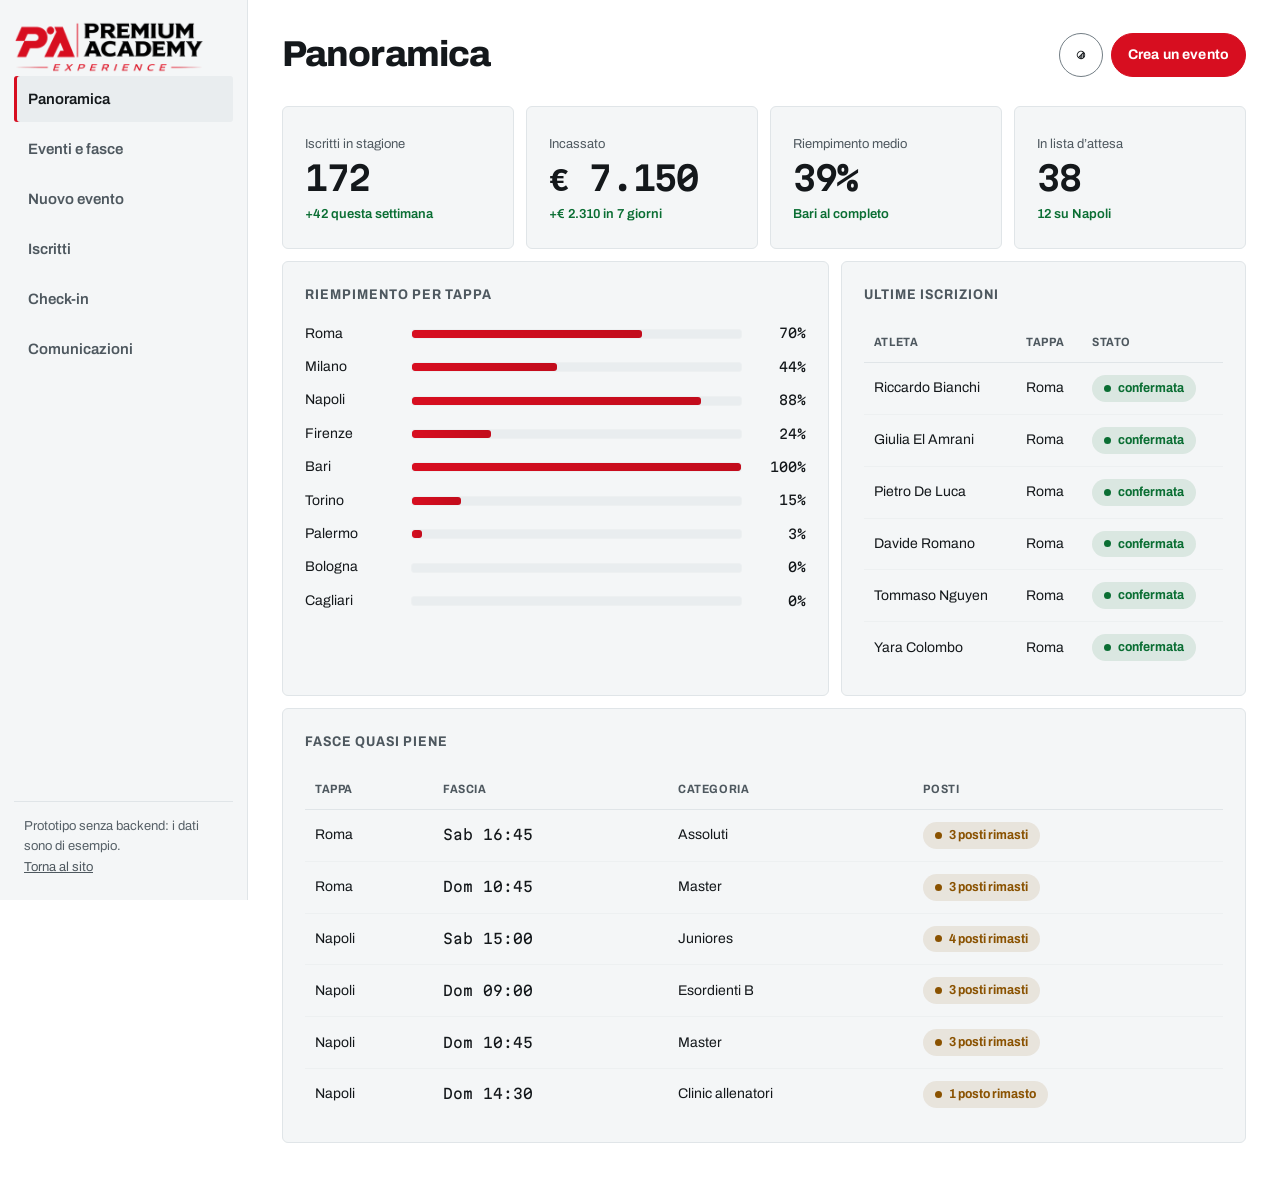
==== commit adcd5230: "notte giorno" ====
--- a/admin/index.html
+++ b/admin/index.html
@@ -3,7 +3,8 @@
 <head>
 <meta charset="utf-8">
 <meta name="viewport" content="width=device-width, initial-scale=1, viewport-fit=cover">
-<meta name="theme-color" content="#070d10">
+<meta name="theme-color" content="#ffffff">
+<script>try{if(localStorage.getItem("pa-theme")==="dark")document.documentElement.setAttribute("data-theme","dark")}catch(e){}</script>
 <title>Pannello organizzatori · Premium Academy Experience</title>
 <meta name="description" content="Panoramica delle tappe, gestione delle fasce, elenco iscritti, check-in con QR e comunicazioni.">
 <meta name="robots" content="noindex">
@@ -13,28 +14,28 @@
 <style>
 .shell { display: grid; grid-template-columns: 248px 1fr; min-height: 100dvh; }
 .card { min-width: 0; }
-.side { min-width: 0; position: sticky; top: 0; height: 100dvh; padding: 22px 14px; display: flex; flex-direction: column; gap: 4px; border-right: 1px solid var(--line); background: var(--ink-surface); }
+.side { min-width: 0; position: sticky; top: 0; height: 100dvh; padding: 22px 14px; display: flex; flex-direction: column; gap: 4px; border-right: 1px solid var(--line); background: var(--surface); }
 .side img { width: 178px; margin: 2px 8px 26px; }
-.side button { display: block; width: 100%; min-height: 44px; padding: 11px 14px; border: 0; border-radius: var(--r-s); background: none; color: var(--foam-2); font-weight: 600; font-size: 15px; text-align: left; cursor: pointer; }
-.side button:hover { background: var(--ink-raised); color: var(--foam); }
-.side button[aria-current] { background: var(--ink-raised); color: var(--foam); box-shadow: inset 3px 0 0 var(--red); }
-.side .bottom { margin-top: auto; padding: 14px 10px 0; border-top: 1px solid var(--line); font-size: 13px; color: var(--foam-3); }
-.side .bottom a { color: var(--foam-2); }
+.side button { display: block; width: 100%; min-height: 44px; padding: 11px 14px; border: 0; border-radius: var(--r-s); background: none; color: var(--text-2); font-weight: 600; font-size: 15px; text-align: left; cursor: pointer; }
+.side button:hover { background: var(--raised); color: var(--text); }
+.side button[aria-current] { background: var(--raised); color: var(--text); box-shadow: inset 3px 0 0 var(--red); }
+.side .bottom { margin-top: auto; padding: 14px 10px 0; border-top: 1px solid var(--line); font-size: 13px; color: var(--text-3); }
+.side .bottom a { color: var(--text-2); }
 main { padding: 26px clamp(18px, 3vw, 34px) 60px; min-width: 0; }
 .head { display: flex; justify-content: space-between; align-items: center; gap: 18px; flex-wrap: wrap; margin-bottom: 22px; }
 .head h1 { margin: 0; font-size: clamp(27px, 3vw, 36px); font-weight: 800; letter-spacing: -.025em; }
-.card { background: var(--ink-surface); border: 1px solid var(--line); border-radius: var(--r-m); padding: 22px; }
-.card h2 { margin: 0 0 16px; font-size: 14px; font-weight: 700; color: var(--foam-2); letter-spacing: .07em; text-transform: uppercase; font-variation-settings: 'wdth' 88; }
+.card { background: var(--surface); border: 1px solid var(--line); border-radius: var(--r-m); padding: 22px; }
+.card h2 { margin: 0 0 16px; font-size: 14px; font-weight: 700; color: var(--text-2); letter-spacing: .07em; text-transform: uppercase; font-variation-settings: 'wdth' 88; }
 .kpis { display: grid; grid-template-columns: repeat(4, 1fr); gap: 12px; margin-bottom: 12px; }
 .kpi b { display: block; margin: 6px 0 4px; font: 600 clamp(26px, 2.6vw, 34px)/1 var(--f-mono); font-variant-numeric: tabular-nums; letter-spacing: -.04em; }
-.kpi small { color: var(--foam-2); font-size: 13px; }
+.kpi small { color: var(--text-2); font-size: 13px; }
 .kpi .delta { color: var(--go); font-size: 13px; font-weight: 600; }
 .g2 { display: grid; grid-template-columns: 1.35fr 1fr; gap: 12px; margin-bottom: 12px; }
 .bars { display: grid; gap: 11px; }
 .bars div { display: grid; grid-template-columns: 94px 1fr 52px; gap: 12px; align-items: center; font-size: 14px; }
 .bars em { font-style: normal; text-align: right; font-family: var(--f-mono); font-variant-numeric: tabular-nums; font-size: 13px; }
 table { width: 100%; border-collapse: collapse; font-size: 14px; }
-th { text-align: left; padding: 10px 10px; border-bottom: 1px solid var(--line); color: var(--foam-2); font-size: 12px; font-weight: 700; letter-spacing: .05em; text-transform: uppercase; white-space: nowrap; font-variation-settings: 'wdth' 88; }
+th { text-align: left; padding: 10px 10px; border-bottom: 1px solid var(--line); color: var(--text-2); font-size: 12px; font-weight: 700; letter-spacing: .05em; text-transform: uppercase; white-space: nowrap; font-variation-settings: 'wdth' 88; }
 td { padding: 12px 10px; border-bottom: 1px solid var(--line-soft); vertical-align: middle; }
 tr:last-child td { border-bottom: 0; }
 td.num, th.num { font-family: var(--f-mono); font-variant-numeric: tabular-nums; }
@@ -42,20 +43,20 @@
 .view { display: none; }
 .view.is-on { display: block; }
 .tools { display: flex; gap: 10px; flex-wrap: wrap; margin-bottom: 14px; }
-.tools input, .tools select { min-height: 44px; padding: 11px 14px; background: var(--ink); color: var(--foam); border: 1px solid var(--line-strong); border-radius: var(--r-s); font-size: 15px; }
+.tools input, .tools select { min-height: 44px; padding: 11px 14px; background: var(--bg); color: var(--text); border: 1px solid var(--line-strong); border-radius: var(--r-s); font-size: 15px; }
 .tools input { flex: 1 1 240px; }
 .form { display: grid; grid-template-columns: 1fr 1fr; gap: 0 16px; }
 .form .span-all { grid-column: 1 / -1; }
 .form textarea { min-height: 96px; resize: vertical; }
 .scan { display: grid; grid-template-columns: 260px 1fr; gap: 26px; align-items: start; }
-.cam { aspect-ratio: 1; border-radius: var(--r-m); background: var(--ink); border: 1px solid var(--line); position: relative; overflow: hidden; display: grid; place-items: center; color: var(--foam-2); font-size: 14px; }
+.cam { aspect-ratio: 1; border-radius: var(--r-m); background: var(--bg); border: 1px solid var(--line); position: relative; overflow: hidden; display: grid; place-items: center; color: var(--text-2); font-size: 14px; }
 .cam::before { content: ''; position: absolute; inset: 17%; border: 2px solid var(--red); border-radius: var(--r-s); }
 .cam::after { content: ''; position: absolute; left: 17%; right: 17%; top: 20%; height: 2px; background: var(--red-bright); animation: scan 2.4s ease-in-out infinite alternate; }
 @keyframes scan { to { top: 80% } }
 .log { list-style: none; margin: 18px 0 0; padding: 0; }
 .log li { display: flex; justify-content: space-between; align-items: center; gap: 12px; padding: 12px 0; border-bottom: 1px solid var(--line-soft); }
 .log b { display: block; }
-.log small { color: var(--foam-2); }
+.log small { color: var(--text-2); }
 @media (max-width: 1040px) { .kpis { grid-template-columns: 1fr 1fr; } .g2, .scan { grid-template-columns: 1fr; } }
 @media (max-width: 860px) {
   .shell { grid-template-columns: 1fr; }
@@ -73,7 +74,7 @@
 <a class="skip" href="#admin-main">Vai al contenuto</a>
 <div class="shell">
   <nav class="side" aria-label="Sezioni del pannello">
-    <img src="../assets/img/logo-light.png" alt="Premium Academy Experience" width="178" height="47">
+    <span class="logo-img" role="img" aria-label="Premium Academy Experience"></span>
     <button data-v="dash" aria-current="page">Panoramica</button>
     <button data-v="fasce">Eventi e fasce</button>
     <button data-v="nuovo">Nuovo evento</button>
@@ -85,7 +86,7 @@
 
   <main id="admin-main">
     <section class="view is-on" data-view="dash">
-      <div class="head"><h1>Panoramica</h1><button class="btn sm" data-goto="nuovo">Crea un evento</button></div>
+      <div class="head"><h1>Panoramica</h1><div style="display:flex;gap:8px;align-items:center"><button class="btn ghost sm icon-btn" data-theme-toggle aria-pressed="false" aria-label="Passa al tema scuro" title="Passa al tema scuro"></button><button class="btn sm" data-goto="nuovo">Crea un evento</button></div></div>
       <div class="kpis" id="kpis"></div>
       <div class="g2">
         <div class="card"><h2>Riempimento per tappa</h2><div class="bars" id="bars"></div></div>
@@ -97,7 +98,7 @@
     <section class="view" data-view="fasce">
       <div class="head"><h1>Eventi e fasce</h1>
         <label class="sr" for="evsel">Evento</label>
-        <select id="evsel" class="tools" style="min-height:44px;padding:11px 14px;background:var(--ink-surface);color:var(--foam);border:1px solid var(--line-strong);border-radius:var(--r-s)"></select>
+        <select id="evsel" class="tools" style="min-height:44px;padding:11px 14px;background:var(--surface);color:var(--text);border:1px solid var(--line-strong);border-radius:var(--r-s)"></select>
       </div>
       <div class="card"><div class="tw"><table id="slots"></table></div></div>
     </section>
@@ -111,7 +112,7 @@
         <label class="field"><span>Vasca</span><select name="pool"><option>Vasca 25 m</option><option>Vasca 50 m</option></select></label>
         <label class="field"><span>Primo giorno</span><input type="date" lang="it" required name="start"></label>
         <label class="field"><span>Apertura iscrizioni</span><input type="date" lang="it" name="opens"></label>
-        <fieldset class="field span-all" style="border:0;padding:0;margin:0 0 16px"><legend style="font-size:13px;font-weight:600;color:var(--foam-2);padding:0 0 7px">Coach presenti</legend>
+        <fieldset class="field span-all" style="border:0;padding:0;margin:0 0 16px"><legend style="font-size:13px;font-weight:600;color:var(--text-2);padding:0 0 7px">Coach presenti</legend>
           <div style="display:flex;gap:16px;flex-wrap:wrap" id="coachchk"></div></fieldset>
         <label class="check span-all"><input type="checkbox" checked name="tpl"> <span>Usa il modello standard: 7 fasce su sabato e domenica</span></label>
         <label class="field span-all"><span>Note per i partecipanti</span><textarea name="note" placeholder="Parcheggio, hotel convenzionati, indicazioni particolari"></textarea></label>
@@ -156,6 +157,7 @@
   </main>
 </div>
 
+<script src="../assets/js/theme.js"></script>
 <script src="../assets/js/data.js"></script>
 <script src="../assets/js/api.js"></script>
 <script src="../assets/js/core.js"></script>
@@ -237,7 +239,7 @@
         <td class="num">${s.start} ${s.end}</td>
         <td>${esc(cat(s.cat).label)}</td>
         <td class="muted">${esc(s.focus)}</td>
-        <td><label class="sr" for="cap-${s.id}">Capienza di ${cat(s.cat).label}</label><input id="cap-${s.id}" type="number" min="1" value="${s.cap}" style="width:76px;min-height:40px;padding:7px 9px;background:var(--ink);color:var(--foam);border:1px solid var(--line-strong);border-radius:var(--r-s)"></td>
+        <td><label class="sr" for="cap-${s.id}">Capienza di ${cat(s.cat).label}</label><input id="cap-${s.id}" type="number" min="1" value="${s.cap}" style="width:76px;min-height:40px;padding:7px 9px;background:var(--bg);color:var(--text);border:1px solid var(--line-strong);border-radius:var(--r-s)"></td>
         <td class="num">${s.cap - slotLeft(s)}</td>
         <td class="num">${eur(s.price)}</td>
         <td><button class="link" data-save>Salva</button></td></tr>`).join('');
--- a/assets/css/core.css
+++ b/assets/css/core.css
@@ -26,48 +26,117 @@
   font-display: swap;
 }
 
+/* -------------------------------------------------------------------------
+   DUE TEMI, UN SOLO SISTEMA
+
+   Il tema chiaro è quello predefinito. Il tema scuro si attiva mettendo
+   data-theme="dark" su <html>: lo fa lo script nel <head> di ogni pagina,
+   leggendo la scelta salvata, prima che la pagina venga disegnata.
+
+   I nomi dei token non descrivono il colore ma il RUOLO, così valgono in
+   entrambi i temi:
+     --bg         il fondo della pagina
+     --surface    le superfici appoggiate sopra (card, modale, barre)
+     --raised     le superfici più staccate (tracce, chip, scheletri)
+     --hover      lo stato di passaggio del puntatore
+     --text       il testo principale   --text-2 secondario   --text-3 terziario
+     --line       separatori decorativi
+     --line-strong bordi che identificano un comando: WCAG 1.4.11 chiede 3:1
+     --red-bright il rosso usato come TESTO, quindi diverso nei due temi
+     --red-hover  il rosso usato come FONDO sotto al bianco
+   ------------------------------------------------------------------------- */
 :root {
-  /* profondità: più si scende, più l'acqua è scura */
-  --ink: #070d10;
-  --ink-surface: #0c1519;
-  --ink-raised: #12222a;
-  --ink-hover: #1a2f38;
-  --line: #22363f;        /* separatori decorativi */
-  --line-strong: #5a6b73; /* bordi di elementi interattivi: 3:1 richiesto da WCAG 1.4.11 */
+  color-scheme: light;
+
+  --bg: #ffffff;
+  --surface: #f4f6f7;
+  --raised: #e9edef;
+  --hover: #e4e9eb;
+  --line: #e0e5e8;
+  --line-strong: #737e85;
+  --line-soft: #edf0f1;
+
+  --text: #14181b;
+  --text-2: #4e585f;
+  --text-3: #566067;
+
+  --red: #d70e20;
+  --red-bright: #c20c1c;
+  --red-hover: #a80a18;
+  --red-deep: #8e0714;
+  --red-wash: rgba(215, 14, 32, .09);
+
+  --go: #0a6e33;
+  --go-wash: rgba(10, 110, 51, .11);
+  --warn: #8a5200;
+  --warn-wash: rgba(138, 82, 0, .11);
+
+  /* il focus è scuro sul chiaro e chiaro sullo scuro; l'alone lo stacca
+     anche quando finisce sopra a un bottone rosso */
+  --focus: #14181b;
+  --focus-halo: rgba(255, 255, 255, .95);
+
+  /* il secondo colore della corda: sul chiaro è il nero del marchio,
+     sullo scuro è il bianco della schiuma */
+  --rope-alt: #14181b;
+
+  --scrim: rgba(10, 16, 19, .55);
+  --shadow-modal: 0 30px 80px rgba(10, 20, 26, .22);
+  --shadow-toast: 0 16px 40px rgba(10, 20, 26, .2);
+  --bar-bg: rgba(255, 255, 255, .88);
+  --hero-wash: rgba(215, 14, 32, .09);
+  --photo-tint: #e9edef;
+  --ph-figure: #aab4ba;    /* la sagoma dentro i segnaposto grafici */
+
+  --r-s: 3px;
+  --r-m: 6px;
+  --r-pill: 999px;
+
+  --f-sans: 'Archivo PA', system-ui, -apple-system, 'Segoe UI', sans-serif;
+  --f-mono: 'Martian PA', ui-monospace, 'SF Mono', Menlo, monospace;
+
+  --gutter: clamp(18px, 4vw, 56px);
+  --wrap: 1320px;
+
+  --ease: cubic-bezier(.2, .8, .2, 1);
+}
+
+/* il mondo "Corsia": l'acqua profonda, con il rosso che resta l'unico accento */
+:root[data-theme="dark"] {
+  color-scheme: dark;
+
+  --bg: #070d10;
+  --surface: #0c1519;
+  --raised: #12222a;
+  --hover: #1a2f38;
+  --line: #22363f;
+  --line-strong: #5a6b73;
   --line-soft: #16262c;
 
-  /* testo */
-  --foam: #edf5f7;
-  --foam-2: #a9c0c8;
-  --foam-3: #8aa3ac;
-
-  /* accento unico */
-  --red: #d70e20;
-  --red-bright: #ff3b4d;   /* rosso per il TESTO su fondo scuro */
-  --red-hover: #b30b1a;    /* rosso piu scuro per i fondi: tiene il bianco sopra a 7:1 */
-  --red-deep: #8e0714;
+  --text: #edf5f7;
+  --text-2: #a9c0c8;
+  --text-3: #8aa3ac;
+
+  --red-bright: #ff3b4d;
+  --red-hover: #b30b1a;
   --red-wash: rgba(215, 14, 32, .14);
 
-  /* stati */
   --go: #4ade80;
   --go-wash: rgba(74, 222, 128, .14);
   --warn: #ffb454;
   --warn-wash: rgba(255, 180, 84, .14);
 
-  /* focus: bianco, così resta visibile anche sul rosso */
   --focus: #ffffff;
-
-  --r-s: 3px;
-  --r-m: 6px;
-  --r-pill: 999px;
-
-  --f-sans: 'Archivo PA', system-ui, -apple-system, 'Segoe UI', sans-serif;
-  --f-mono: 'Martian PA', ui-monospace, 'SF Mono', Menlo, monospace;
-
-  --gutter: clamp(18px, 4vw, 56px);
-  --wrap: 1320px;
-
-  --ease: cubic-bezier(.2, .8, .2, 1);
+  --focus-halo: rgba(7, 13, 16, .92);
+  --rope-alt: #edf5f7;
+
+  --scrim: rgba(3, 7, 9, .82);
+  --shadow-modal: 0 40px 120px rgba(3, 7, 9, .7);
+  --shadow-toast: 0 20px 50px rgba(3, 7, 9, .6);
+  --bar-bg: rgba(7, 13, 16, .86);
+  --hero-wash: rgba(215, 14, 32, .2);
+  --photo-tint: #12222a;
+  --ph-figure: #2b434d;
 }
 
 /* ---------- reset ---------- */
@@ -76,8 +145,8 @@
 html.pa-lock { overflow: hidden; }
 body {
   margin: 0;
-  background: var(--ink);
-  color: var(--foam);
+  background: var(--bg);
+  color: var(--text);
   font: 400 17px/1.6 var(--f-sans);
   font-variation-settings: 'wdth' 100;
   -webkit-font-smoothing: antialiased;
@@ -93,13 +162,13 @@
   outline: 2px solid var(--focus);
   outline-offset: 2px;
   border-radius: var(--r-s);
-  box-shadow: 0 0 0 5px rgba(7, 13, 16, .92);
+  box-shadow: 0 0 0 5px var(--focus-halo);
 }
 [tabindex="-1"]:focus { outline: none; box-shadow: none; }
 .skip {
   position: fixed; top: 10px; left: 10px; z-index: 200;
   transform: translateY(-160%);
-  background: var(--foam); color: var(--ink);
+  background: var(--text); color: var(--bg);
   padding: 12px 18px; border-radius: var(--r-s);
   font-weight: 700; text-decoration: none;
   transition: transform .2s var(--ease);
@@ -114,11 +183,27 @@
 .d1 { font-size: clamp(46px, 7.6vw, 108px); font-variation-settings: 'wdth' 112; }
 .d2 { font-size: clamp(34px, 4.6vw, 64px); font-variation-settings: 'wdth' 108; }
 .d3 { font-size: clamp(24px, 2.6vw, 34px); font-variation-settings: 'wdth' 104; }
-.lede { color: var(--foam-2); font-size: clamp(17px, 1.5vw, 20px); max-width: 58ch; margin: 0; }
+.lede { color: var(--text-2); font-size: clamp(17px, 1.5vw, 20px); max-width: 58ch; margin: 0; }
 .num { font-variant-numeric: tabular-nums; font-feature-settings: 'tnum' 1; }
 .mono { font-family: var(--f-mono); font-variant-numeric: tabular-nums; letter-spacing: -.03em; }
 .cond { font-variation-settings: 'wdth' 78; }
 p { text-wrap: pretty; }
+
+/* ---------- marchio: cambia versione con il tema ----------
+   Immagine di sfondo invece di <img>, così il browser scarica solo
+   la variante effettivamente in uso. */
+.logo-img {
+  display: block; width: var(--logo-w, 190px); aspect-ratio: 420 / 110;
+  background: url('../img/logo-dark.png') left center / contain no-repeat;
+}
+:root[data-theme="dark"] .logo-img { background-image: url('../img/logo-light.png'); }
+
+/* bottone quadrato per sole icone */
+.icon-btn { width: 44px; min-width: 44px; padding: 0; flex: none; }
+.icon-btn svg { width: 22px; height: 22px; }
+.icon-btn .ic-dark { display: none; }
+:root[data-theme="dark"] .icon-btn .ic-light { display: none; }
+:root[data-theme="dark"] .icon-btn .ic-dark { display: block; }
 
 /* ---------- bottoni ---------- */
 .btn {
@@ -132,9 +217,9 @@
 }
 .btn:hover { background: var(--red-hover); border-color: var(--red-hover); }
 .btn:active { transform: translateY(1px); }
-.btn.ghost { background: transparent; color: var(--foam); border-color: var(--line-strong); }
-.btn.ghost:hover { background: var(--ink-hover); border-color: var(--foam-3); }
-.btn.light { background: var(--foam); border-color: var(--foam); color: var(--ink); }
+.btn.ghost { background: transparent; color: var(--text); border-color: var(--line-strong); }
+.btn.ghost:hover { background: var(--hover); border-color: var(--text-3); }
+.btn.light { background: var(--text); border-color: var(--text); color: var(--bg); }
 .btn.light:hover { background: #fff; border-color: #fff; }
 .btn.sm { min-height: 44px; padding: 10px 16px; font-size: 14px; }
 .btn.lg { min-height: 56px; padding: 16px 32px; font-size: 17px; }
@@ -142,7 +227,7 @@
 .btn.block { width: 100%; }
 .link {
   background: none; border: 0; padding: 0; cursor: pointer;
-  color: var(--foam); font-weight: 600; font-size: 15px;
+  color: var(--text); font-weight: 600; font-size: 15px;
   text-decoration: underline; text-underline-offset: 4px; text-decoration-color: var(--red-bright);
 }
 .link:hover { color: var(--red-bright); }
@@ -150,7 +235,7 @@
 /* ---------- corsia: il motivo strutturale ---------- */
 .rope {
   height: 6px; border: 0; margin: 0; flex: none;
-  background: repeating-linear-gradient(90deg, var(--red) 0 15px, var(--foam) 15px 30px);
+  background: repeating-linear-gradient(90deg, var(--red) 0 15px, var(--rope-alt) 15px 30px);
   opacity: .9;
 }
 .rope.thin { height: 3px; opacity: .55; }
@@ -160,7 +245,7 @@
    Cresce nella stessa direzione dell'etichetta che la accompagna. */
 .fill {
   position: relative; height: 10px; border-radius: var(--r-s);
-  background: var(--ink-raised); overflow: hidden;
+  background: var(--raised); overflow: hidden;
   border: 1px solid var(--line-soft);
 }
 .fill > i {
@@ -177,65 +262,66 @@
   display: inline-flex; align-items: center; gap: 7px;
   padding: 5px 12px; border-radius: var(--r-pill);
   font-size: 13px; font-weight: 700; line-height: 1.3;
-  background: var(--ink-raised); color: var(--foam-2);
+  background: var(--raised); color: var(--text-2);
   font-variation-settings: 'wdth' 92;
 }
 .badge::before { content: ''; width: 7px; height: 7px; border-radius: 50%; background: currentColor; flex: none; }
 .badge.is-open { color: var(--go); background: var(--go-wash); }
 .badge.is-last { color: var(--warn); background: var(--warn-wash); }
 .badge.is-soldout { color: #fff; background: var(--red); }
-.badge.is-soon { color: var(--foam-2); background: var(--ink-raised); }
-.badge.is-past { color: var(--foam-3); background: var(--ink-raised); }
-.muted { color: var(--foam-2); }
+.badge.is-soon { color: var(--text-2); background: var(--raised); }
+.badge.is-past { color: var(--text-3); background: var(--raised); }
+.muted { color: var(--text-2); }
 
 /* ---------- cronometro ---------- */
 .clock { display: flex; gap: 6px; }
 .clock > span {
   display: grid; gap: 3px; justify-items: center;
   min-width: 62px; padding: 9px 8px 7px;
-  background: var(--ink-raised); border: 1px solid var(--line-soft);
+  background: var(--raised); border: 1px solid var(--line-soft);
   border-radius: var(--r-s);
-  font-size: 11px; color: var(--foam-2);
+  font-size: 11px; color: var(--text-2);
   font-variation-settings: 'wdth' 85;
 }
 .clock b {
   font: 600 clamp(22px, 2.4vw, 30px)/1 var(--f-mono);
-  font-variant-numeric: tabular-nums; color: var(--foam);
+  font-variant-numeric: tabular-nums; color: var(--text);
 }
 .clock.sm > span { min-width: 48px; padding: 6px 6px 5px; font-size: 10px; }
 .clock.sm b { font-size: 18px; }
 
 /* ---------- mappa Italia ---------- */
 .pa-map { width: 100%; height: auto; overflow: visible; }
-.pa-map-land { fill: var(--ink-raised); }
-.pa-map-dot { fill: #1b2f37; }
+.pa-map-land { fill: var(--raised); }
+.pa-map-dot { fill: var(--raised); }
 .pa-pin { cursor: pointer; }
 .pa-pin-hit { fill: transparent; }
-.pa-pin-dot { fill: var(--red); stroke: var(--ink); stroke-width: 2; transition: r .18s var(--ease); }
+.pa-pin-dot { fill: var(--red); stroke: var(--bg); stroke-width: 2; transition: r .18s var(--ease); }
+.pa-pin-label { stroke: var(--bg); }
 .pa-pin-pulse { fill: var(--red); opacity: .2; transform-origin: center; animation: paPulse 2.6s ease-out infinite; }
-.pa-pin.is-soon .pa-pin-dot, .pa-pin.is-soldout .pa-pin-dot { fill: var(--foam-3); }
+.pa-pin.is-soon .pa-pin-dot, .pa-pin.is-soldout .pa-pin-dot { fill: var(--text-3); }
 .pa-pin.is-soon .pa-pin-pulse, .pa-pin.is-soldout .pa-pin-pulse { display: none; }
 .pa-pin-label {
   font: 700 12px var(--f-sans); font-variation-settings: 'wdth' 85;
-  fill: var(--foam); paint-order: stroke; stroke: var(--ink); stroke-width: 4px; pointer-events: none;
+  fill: var(--text); paint-order: stroke; stroke: var(--bg); stroke-width: 4px; pointer-events: none;
 }
 .pa-pin:hover .pa-pin-dot, .pa-pin:focus-visible .pa-pin-dot, .pa-pin.is-active .pa-pin-dot { r: 10; }
 .pa-pin:focus-visible { outline: none; }
-.pa-pin:focus-visible .pa-pin-hit { fill: rgba(255, 255, 255, .18); stroke: var(--focus); stroke-width: 2; }
+.pa-pin:focus-visible .pa-pin-hit { fill: var(--red-wash); stroke: var(--focus); stroke-width: 2; }
 @keyframes paPulse { 0% { transform: scale(.35); opacity: .45 } 100% { transform: scale(1.25); opacity: 0 } }
 
 /* ---------- modale ---------- */
 .pa-modal { position: fixed; inset: 0; z-index: 1000; display: grid; place-items: center; padding: 20px; }
 .pa-modal-back {
-  position: absolute; inset: 0; background: rgba(3, 7, 9, .82);
+  position: absolute; inset: 0; background: var(--scrim);
   backdrop-filter: blur(5px); opacity: 0; transition: opacity .25s var(--ease);
 }
 .pa-modal-panel {
   position: relative; width: min(760px, 100%); max-height: calc(100dvh - 40px);
   overflow: auto; overscroll-behavior: contain;
-  background: var(--ink-surface); border: 1px solid var(--line);
+  background: var(--surface); border: 1px solid var(--line);
   border-radius: var(--r-m);
-  box-shadow: 0 40px 120px rgba(3, 7, 9, .7);
+  box-shadow: var(--shadow-modal);
   transform: translateY(20px) scale(.985); opacity: 0;
   transition: transform .32s var(--ease), opacity .22s var(--ease);
   outline: none;
@@ -247,10 +333,10 @@
   position: sticky; top: 14px; float: right; z-index: 4;
   margin: 14px 14px 0 0; width: 44px; height: 44px;
   border: 1px solid var(--line-strong); border-radius: var(--r-pill);
-  background: var(--ink-raised); color: var(--foam);
+  background: var(--raised); color: var(--text);
   font-size: 20px; line-height: 1; cursor: pointer;
 }
-.pa-modal-x:hover { background: var(--ink-hover); }
+.pa-modal-x:hover { background: var(--hover); }
 .pa-modal-body { padding: clamp(22px, 3.4vw, 40px); }
 @media (max-width: 680px) {
   .pa-modal { padding: 0; align-items: flex-end; }
@@ -260,14 +346,14 @@
 /* conferma di uscita, dentro la modale */
 .pa-leave { padding: clamp(22px, 3.4vw, 40px); }
 .pa-leave h3 { margin: 0 0 10px; font-size: 24px; font-weight: 800; }
-.pa-leave p { color: var(--foam-2); margin: 0 0 22px; }
+.pa-leave p { color: var(--text-2); margin: 0 0 22px; }
 .pa-leave-act { display: flex; gap: 10px; flex-wrap: wrap; }
 
 /* ---------- scheda evento ---------- */
 .pa-ev-head { border-bottom: 1px solid var(--line); padding-bottom: 24px; }
-.pa-ev-kick { display: flex; flex-wrap: wrap; gap: 10px; align-items: center; color: var(--foam-2); font-size: 14px; }
+.pa-ev-kick { display: flex; flex-wrap: wrap; gap: 10px; align-items: center; color: var(--text-2); font-size: 14px; }
 .pa-ev-title { margin: 14px 0 8px; font-size: clamp(42px, 7vw, 76px); font-weight: 800; line-height: .9; letter-spacing: -.035em; font-variation-settings: 'wdth' 112; }
-.pa-ev-meta { margin: 0; color: var(--foam-2); line-height: 1.55; }
+.pa-ev-meta { margin: 0; color: var(--text-2); line-height: 1.55; }
 .pa-ev-act { display: flex; flex-wrap: wrap; gap: 10px; margin-top: 22px; }
 .pa-ev-clock { margin-top: 20px; }
 
@@ -276,16 +362,16 @@
 .pa-tabs button {
   background: none; border: 0; border-bottom: 3px solid transparent;
   padding: 13px 16px; min-height: 48px;
-  color: var(--foam-2); font-weight: 600; font-size: 15px; cursor: pointer; white-space: nowrap;
+  color: var(--text-2); font-weight: 600; font-size: 15px; cursor: pointer; white-space: nowrap;
   margin-bottom: -1px;
 }
-.pa-tabs button[aria-selected="true"] { color: var(--foam); border-color: var(--red); }
-.pa-tabs button:hover { color: var(--foam); }
+.pa-tabs button[aria-selected="true"] { color: var(--text); border-color: var(--red); }
+.pa-tabs button:hover { color: var(--text); }
 
 .pa-day {
   display: flex; align-items: center; gap: 14px;
   margin: 26px 0 12px; font-size: 15px; font-weight: 700;
-  color: var(--foam-2); text-transform: none;
+  color: var(--text-2); text-transform: none;
   font-variation-settings: 'wdth' 88;
 }
 .pa-day::after { content: ''; flex: 1; height: 1px; background: var(--line); }
@@ -295,17 +381,17 @@
 .pa-slot {
   display: grid; grid-template-columns: 84px 1fr auto; gap: 18px; align-items: center;
   padding: 16px 18px;
-  background: var(--ink-surface); border: 1px solid var(--line);
+  background: var(--surface); border: 1px solid var(--line);
   border-left: 3px solid var(--red);
   border-radius: var(--r-s);
 }
 .pa-slot.is-full { border-left-color: var(--line); background: transparent; }
 .pa-slot-time { font: 600 21px/1.1 var(--f-mono); font-variant-numeric: tabular-nums; letter-spacing: -.04em; }
-.pa-slot-time span { display: block; margin-top: 4px; font-size: 12px; color: var(--foam-2); font-weight: 400; }
+.pa-slot-time span { display: block; margin-top: 4px; font-size: 12px; color: var(--text-2); font-weight: 400; }
 .pa-slot-cat { font-size: 19px; font-weight: 800; font-variation-settings: 'wdth' 104; }
-.pa-slot-cat span { font-size: 14px; font-weight: 400; color: var(--foam-2); margin-left: 8px; font-variation-settings: 'wdth' 100; }
-.pa-slot-focus { margin: 3px 0 10px; font-size: 14px; color: var(--foam-2); }
-.pa-slot-left { display: block; margin-top: 7px; font-size: 12px; color: var(--foam-2); }
+.pa-slot-cat span { font-size: 14px; font-weight: 400; color: var(--text-2); margin-left: 8px; font-variation-settings: 'wdth' 100; }
+.pa-slot-focus { margin: 3px 0 10px; font-size: 14px; color: var(--text-2); }
+.pa-slot-left { display: block; margin-top: 7px; font-size: 12px; color: var(--text-2); }
 .pa-slot-cta { display: grid; gap: 9px; justify-items: end; }
 .pa-slot-price { font: 600 19px var(--f-mono); font-variant-numeric: tabular-nums; }
 @media (max-width: 620px) {
@@ -315,24 +401,24 @@
 
 .pa-note {
   margin-top: 20px; padding: 14px 18px;
-  border-left: 3px solid var(--red); background: var(--ink-raised);
+  border-left: 3px solid var(--red); background: var(--raised);
   border-radius: 0 var(--r-s) var(--r-s) 0;
-  font-size: 14px; color: var(--foam-2);
+  font-size: 14px; color: var(--text-2);
 }
 
 .pa-coachlist { display: grid; gap: 20px; }
 .pa-coach { display: grid; grid-template-columns: 112px 1fr; gap: 20px; align-items: start; }
 .pa-coach h4 { margin: 0; font-size: 21px; font-weight: 800; }
-.pa-coach p { margin: 5px 0 0; font-size: 15px; line-height: 1.55; color: var(--foam-2); }
+.pa-coach p { margin: 5px 0 0; font-size: 15px; line-height: 1.55; color: var(--text-2); }
 .pa-coach .role { color: var(--red-bright); font-weight: 600; font-size: 14px; }
-.pa-avatar { width: 100%; aspect-ratio: 3/4; object-fit: cover; object-position: top; border-radius: var(--r-s); background: var(--ink-raised); }
+.pa-avatar { width: 100%; aspect-ratio: 3/4; object-fit: cover; object-position: top; border-radius: var(--r-s); background: var(--raised); }
 
 .pa-venue { display: grid; grid-template-columns: 1.05fr 1fr; gap: 22px; margin-bottom: 18px; }
 .pa-dl { display: grid; grid-template-columns: auto 1fr; gap: 10px 18px; margin: 0; font-size: 15px; }
-.pa-dl dt { color: var(--foam-2); }
+.pa-dl dt { color: var(--text-2); }
 .pa-dl dd { margin: 0; font-weight: 600; }
 .pa-two { display: grid; grid-template-columns: 1fr 1fr; gap: 26px; }
-.pa-list { padding-left: 20px; margin: 0; line-height: 1.85; font-size: 15px; color: var(--foam-2); }
+.pa-list { padding-left: 20px; margin: 0; line-height: 1.85; font-size: 15px; color: var(--text-2); }
 .pa-modal h4 { font-size: 18px; font-weight: 800; margin: 22px 0 10px; }
 @media (max-width: 680px) { .pa-venue, .pa-two { grid-template-columns: 1fr; } .pa-coach { grid-template-columns: 88px 1fr; } }
 
@@ -345,14 +431,14 @@
   width: 100%; display: flex; justify-content: space-between; align-items: center; gap: 18px;
   padding: 19px 0; min-height: 48px;
   background: none; border: 0; text-align: left; cursor: pointer;
-  font-size: 17px; font-weight: 600; color: var(--foam);
+  font-size: 17px; font-weight: 600; color: var(--text);
 }
 .faq-q:hover { color: var(--red-bright); }
 .faq-q i { position: relative; width: 14px; height: 14px; flex: none; }
 .faq-q i::before, .faq-q i::after { content: ''; position: absolute; left: 0; top: 6px; width: 14px; height: 2px; background: var(--red-bright); transition: transform .22s var(--ease); }
 .faq-q i::after { transform: rotate(90deg); }
 .faq-q[aria-expanded="true"] i::after { transform: rotate(0); }
-.faq-a p { margin: 0 0 20px; color: var(--foam-2); max-width: 70ch; line-height: 1.65; }
+.faq-a p { margin: 0 0 20px; color: var(--text-2); max-width: 70ch; line-height: 1.65; }
 
 /* ---------- wizard di iscrizione ---------- */
 .pa-steps { display: flex; gap: 6px; padding: 0; margin: 0 48px 24px 0; list-style: none; overflow-x: auto; scrollbar-width: none; }
@@ -360,29 +446,29 @@
 .pa-steps li {
   display: flex; align-items: center; gap: 8px; white-space: nowrap;
   padding: 7px 14px 7px 7px; border-radius: var(--r-pill);
-  background: var(--ink-raised); color: var(--foam-2);
+  background: var(--raised); color: var(--text-2);
   font-size: 13px; font-weight: 600;
   font-variation-settings: 'wdth' 90;
 }
-.pa-steps b { display: grid; place-items: center; width: 22px; height: 22px; border-radius: 50%; background: var(--ink-hover); color: var(--foam-2); font-size: 12px; }
-.pa-steps li.is-on { color: var(--foam); background: var(--ink-hover); }
+.pa-steps b { display: grid; place-items: center; width: 22px; height: 22px; border-radius: 50%; background: var(--hover); color: var(--text-2); font-size: 12px; }
+.pa-steps li.is-on { color: var(--text); background: var(--hover); }
 .pa-steps li.is-on b, .pa-steps li.is-done b { background: var(--red); color: #fff; }
 .pa-h { margin: 0 0 8px; font-size: clamp(25px, 3.4vw, 34px); font-weight: 800; letter-spacing: -.02em; }
-.pa-sub { margin: 0 0 22px; color: var(--foam-2); max-width: 62ch; }
+.pa-sub { margin: 0 0 22px; color: var(--text-2); max-width: 62ch; }
 
 .field { display: grid; gap: 7px; margin: 0 0 16px; }
-.field > span { font-size: 13px; font-weight: 600; color: var(--foam-2); }
+.field > span { font-size: 13px; font-weight: 600; color: var(--text-2); }
 .field input, .field select, .field textarea {
   width: 100%; min-height: 48px; padding: 12px 14px;
-  background: var(--ink); color: var(--foam);
+  background: var(--bg); color: var(--text);
   border: 1px solid var(--line-strong); border-radius: var(--r-s);
   font-size: 16px;
 }
-.field input::placeholder { color: var(--foam-3); }
-.field input:hover, .field select:hover { border-color: var(--foam-3); }
+.field input::placeholder { color: var(--text-3); }
+.field input:hover, .field select:hover { border-color: var(--text-3); }
 .field [aria-invalid="true"] { border-color: var(--red-bright); background: rgba(215, 14, 32, .08); }
 .field-err { display: flex; align-items: flex-start; gap: 7px; font-size: 13px; font-weight: 600; color: var(--red-bright); }
-.field-err::before { content: '!'; display: grid; place-items: center; width: 16px; height: 16px; flex: none; margin-top: 1px; border-radius: 50%; background: var(--red-bright); color: var(--ink); font-size: 11px; font-weight: 800; }
+.field-err::before { content: '!'; display: grid; place-items: center; width: 16px; height: 16px; flex: none; margin-top: 1px; border-radius: 50%; background: var(--red-bright); color: var(--bg); font-size: 11px; font-weight: 800; }
 .field-ok { font-size: 13px; font-weight: 600; color: var(--go); }
 
 .grid-2 { display: grid; grid-template-columns: 1fr 1fr; gap: 0 16px; }
@@ -396,29 +482,29 @@
   border-radius: var(--r-s); background: rgba(215, 14, 32, .1);
 }
 .errsum p { margin: 0 0 6px; font-weight: 700; font-size: 15px; }
-.errsum ul { margin: 0; padding-left: 20px; font-size: 14px; color: var(--foam-2); }
+.errsum ul { margin: 0; padding-left: 20px; font-size: 14px; color: var(--text-2); }
 .errsum button { color: var(--red-bright); }
 
 .seg { display: flex; flex-wrap: wrap; gap: 8px; margin: 0 0 20px; }
 .seg button {
   min-height: 44px; padding: 10px 18px;
-  background: var(--ink-surface); color: var(--foam-2);
+  background: var(--surface); color: var(--text-2);
   border: 1px solid var(--line-strong); border-radius: var(--r-pill);
   font-weight: 600; font-size: 14px; cursor: pointer;
 }
-.seg button[aria-checked="true"] { background: var(--foam); color: var(--ink); border-color: var(--foam); }
+.seg button[aria-checked="true"] { background: var(--text); color: var(--bg); border-color: var(--text); }
 
 .check { display: flex; gap: 12px; align-items: flex-start; margin: 14px 0; font-size: 15px; line-height: 1.5; cursor: pointer; }
 .check input { width: 22px; height: 22px; flex: none; margin: 0; accent-color: var(--red); }
 .check a { color: var(--red-bright); text-underline-offset: 3px; }
-.callout { padding: 18px; border: 1px solid var(--line); border-radius: var(--r-s); background: var(--ink-surface); margin: 6px 0 16px; }
+.callout { padding: 18px; border: 1px solid var(--line); border-radius: var(--r-s); background: var(--surface); margin: 6px 0 16px; }
 .callout > :last-child { margin-bottom: 0; }
 
 /* righe atleta */
-.ath { border: 1px solid var(--line); border-radius: var(--r-s); padding: 16px; margin-bottom: 12px; background: var(--ink-surface); }
+.ath { border: 1px solid var(--line); border-radius: var(--r-s); padding: 16px; margin-bottom: 12px; background: var(--surface); }
 .ath-head { display: flex; justify-content: space-between; align-items: center; gap: 12px; margin-bottom: 12px; }
-.ath-head h4 { margin: 0; font-size: 14px; font-weight: 700; color: var(--foam-2); font-variation-settings: 'wdth' 88; }
-.ath-head button { color: var(--foam-2); font-size: 14px; }
+.ath-head h4 { margin: 0; font-size: 14px; font-weight: 700; color: var(--text-2); font-variation-settings: 'wdth' 88; }
+.ath-head button { color: var(--text-2); font-size: 14px; }
 .ath-head button:hover { color: var(--red-bright); }
 
 /* scelta fascia */
@@ -429,42 +515,42 @@
   display: grid; grid-template-columns: 76px 1fr auto; gap: 16px; align-items: center;
   padding: 15px 18px; min-height: 76px;
   border: 1px solid var(--line-strong); border-left: 3px solid var(--line-strong);
-  border-radius: var(--r-s); background: var(--ink-surface);
+  border-radius: var(--r-s); background: var(--surface);
   transition: border-color .18s var(--ease), background .18s var(--ease);
 }
-.pick-item input:hover + .pick-box { border-color: var(--foam-3); }
+.pick-item input:hover + .pick-box { border-color: var(--text-3); }
 .pick-item input:checked + .pick-box { border-color: var(--red); border-left-color: var(--red); background: var(--red-wash); }
-.pick-item input:focus-visible + .pick-box { outline: 2px solid var(--focus); outline-offset: 2px; box-shadow: 0 0 0 5px rgba(7, 13, 16, .92); }
+.pick-item input:focus-visible + .pick-box { outline: 2px solid var(--focus); outline-offset: 2px; box-shadow: 0 0 0 5px var(--focus-halo); }
 .pick-box .t { font: 600 17px var(--f-mono); font-variant-numeric: tabular-nums; letter-spacing: -.04em; }
-.pick-box .t span { display: block; font-family: var(--f-sans); font-size: 11px; color: var(--foam-2); font-weight: 400; letter-spacing: 0; }
+.pick-box .t span { display: block; font-family: var(--f-sans); font-size: 11px; color: var(--text-2); font-weight: 400; letter-spacing: 0; }
 .pick-box .c { font-size: 17px; font-weight: 800; }
-.pick-box .c span { display: block; font-size: 13px; font-weight: 400; color: var(--foam-2); }
-.pick-box .p { text-align: right; font-size: 13px; color: var(--foam-2); }
-.pick-box .p b { display: block; font: 600 17px var(--f-mono); color: var(--foam); font-variant-numeric: tabular-nums; }
+.pick-box .c span { display: block; font-size: 13px; font-weight: 400; color: var(--text-2); }
+.pick-box .p { text-align: right; font-size: 13px; color: var(--text-2); }
+.pick-box .p b { display: block; font: 600 17px var(--f-mono); color: var(--text); font-variant-numeric: tabular-nums; }
 .pick-item.is-full .pick-box { opacity: .72; }
 @media (max-width: 560px) { .pick-box { grid-template-columns: 64px 1fr; } .pick-box .p { grid-column: 1 / -1; text-align: left; display: flex; gap: 8px; align-items: baseline; } .pick-box .p b { display: inline; } }
 
 .pick-more { margin-top: 14px; }
-.pick-none { padding: 20px; border: 1px dashed var(--line); border-radius: var(--r-s); color: var(--foam-2); }
+.pick-none { padding: 20px; border: 1px dashed var(--line); border-radius: var(--r-s); color: var(--text-2); }
 
 /* caricamento file */
 .drop {
   display: block; padding: 26px; text-align: center; cursor: pointer;
   border: 1px dashed var(--line-strong); border-radius: var(--r-s);
-  color: var(--foam-2); font-size: 15px; line-height: 1.6; margin-bottom: 16px;
-}
-.drop:hover { border-color: var(--red); color: var(--foam); }
-.drop b { color: var(--foam); }
+  color: var(--text-2); font-size: 15px; line-height: 1.6; margin-bottom: 16px;
+}
+.drop:hover { border-color: var(--red); color: var(--text); }
+.drop b { color: var(--text); }
 .drop:focus-within { outline: 2px solid var(--focus); outline-offset: 2px; }
 .drop input { position: absolute; width: 1px; height: 1px; opacity: 0; }
 
 /* riepilogo e pagamento */
-.summary { padding: 20px; border: 1px solid var(--line); border-radius: var(--r-s); background: var(--ink-surface); margin-bottom: 20px; }
-.summary h4 { margin: 0 0 14px; font-size: 14px; color: var(--foam-2); font-weight: 700; font-variation-settings: 'wdth' 88; }
+.summary { padding: 20px; border: 1px solid var(--line); border-radius: var(--r-s); background: var(--surface); margin-bottom: 20px; }
+.summary h4 { margin: 0 0 14px; font-size: 14px; color: var(--text-2); font-weight: 700; font-variation-settings: 'wdth' 88; }
 .sum-row { display: flex; justify-content: space-between; gap: 14px; padding: 11px 0; border-bottom: 1px solid var(--line-soft); font-size: 15px; }
 .sum-row:last-of-type { border-bottom: 0; }
 .sum-row b { font-weight: 700; }
-.sum-row small { display: block; color: var(--foam-2); font-weight: 400; font-size: 13px; margin-top: 2px; }
+.sum-row small { display: block; color: var(--text-2); font-weight: 400; font-size: 13px; margin-top: 2px; }
 .sum-row .v { font-family: var(--f-mono); font-variant-numeric: tabular-nums; white-space: nowrap; }
 .sum-total { display: flex; justify-content: space-between; align-items: baseline; gap: 14px; margin-top: 14px; padding-top: 16px; border-top: 1px solid var(--line); }
 .sum-total b { font-size: 15px; }
@@ -474,7 +560,7 @@
   display: flex; align-items: center; gap: 12px; flex-wrap: wrap;
   padding: 13px 18px; margin-bottom: 20px;
   border: 1px solid var(--line); border-left: 3px solid var(--go);
-  border-radius: var(--r-s); background: var(--ink-surface); font-size: 14px;
+  border-radius: var(--r-s); background: var(--surface); font-size: 14px;
 }
 .hold.is-warn { border-left-color: var(--warn); }
 .hold.is-over { border-left-color: var(--red-bright); }
@@ -482,29 +568,29 @@
 
 .payhost {
   padding: 22px; margin-bottom: 16px;
-  border: 1px solid var(--line); border-radius: var(--r-s); background: var(--ink-surface);
+  border: 1px solid var(--line); border-radius: var(--r-s); background: var(--surface);
 }
 .payhost-row { display: flex; align-items: center; justify-content: space-between; gap: 14px; flex-wrap: wrap; }
-.payhost-row p { margin: 0; color: var(--foam-2); font-size: 14px; max-width: 46ch; }
-.payhost-logo { display: flex; gap: 8px; align-items: center; color: var(--foam-2); font-size: 13px; font-weight: 700; }
+.payhost-row p { margin: 0; color: var(--text-2); font-size: 14px; max-width: 46ch; }
+.payhost-logo { display: flex; gap: 8px; align-items: center; color: var(--text-2); font-size: 13px; font-weight: 700; }
 .demo {
   display: flex; align-items: center; gap: 12px; flex-wrap: wrap;
   margin: 0 0 18px; padding: 12px 16px;
   border: 1px dashed var(--line-strong); border-radius: var(--r-s);
-  font-size: 13px; color: var(--foam-2);
-}
-.demo select { min-height: 40px; padding: 8px 12px; background: var(--ink); color: var(--foam); border: 1px solid var(--line-strong); border-radius: var(--r-s); font-size: 14px; }
+  font-size: 13px; color: var(--text-2);
+}
+.demo select { min-height: 40px; padding: 8px 12px; background: var(--bg); color: var(--text); border: 1px solid var(--line-strong); border-radius: var(--r-s); font-size: 14px; }
 
 .wiz-foot {
   position: sticky; bottom: 0; z-index: 3;
   display: flex; justify-content: space-between; align-items: center; gap: 14px;
   margin-top: 26px; padding: 18px 0 2px;
   border-top: 1px solid var(--line);
-  background: linear-gradient(to top, var(--ink-surface) 72%, transparent);
+  background: linear-gradient(to top, var(--surface) 72%, transparent);
 }
 .wiz-foot .r { display: flex; align-items: center; gap: 16px; }
-.wiz-tot { font-size: 14px; color: var(--foam-2); }
-.wiz-tot b { font-family: var(--f-mono); color: var(--foam); font-variant-numeric: tabular-nums; }
+.wiz-tot { font-size: 14px; color: var(--text-2); }
+.wiz-tot b { font-family: var(--f-mono); color: var(--text); font-variant-numeric: tabular-nums; }
 @media (max-width: 520px) { .wiz-tot { display: none; } }
 
 /* conferma */
@@ -513,20 +599,20 @@
 .done-name { font-size: clamp(30px, 4.4vw, 48px); font-weight: 800; line-height: 1; letter-spacing: -.03em; margin: 10px 0 14px; font-variation-settings: 'wdth' 106; }
 .done-when { display: grid; gap: 4px; font-size: 17px; }
 .done-when .mono { font-size: 20px; }
-.done-qr { display: grid; gap: 8px; justify-items: center; padding: 14px; background: #fff; border-radius: var(--r-s); }
+.done-qr { display: grid; gap: 8px; justify-items: center; padding: 14px; background: #fff; border: 1px solid var(--line); border-radius: var(--r-s); }
 .done-qr code { color: #111; font: 600 13px var(--f-mono); }
 .done-next { padding: 18px; border: 1px solid var(--warn); border-left-width: 3px; border-radius: var(--r-s); background: var(--warn-wash); }
 .done-next b { display: block; margin-bottom: 4px; }
-.done-next p { margin: 0; font-size: 15px; color: var(--foam-2); }
+.done-next p { margin: 0; font-size: 15px; color: var(--text-2); }
 .done-act { display: flex; flex-wrap: wrap; gap: 10px; }
 @media (max-width: 600px) { .done-top { grid-template-columns: 1fr; } .done-qr { justify-self: start; } }
 
 /* ---------- area riservata ---------- */
 .regs { list-style: none; margin: 0; padding: 0; display: grid; gap: 10px; }
-.reg { display: grid; grid-template-columns: 92px 1fr auto; gap: 18px; align-items: center; padding: 14px; border: 1px solid var(--line); border-radius: var(--r-s); background: var(--ink-surface); }
-.reg .qr-wrap { background: #fff; padding: 5px; border-radius: var(--r-s); }
+.reg { display: grid; grid-template-columns: 92px 1fr auto; gap: 18px; align-items: center; padding: 14px; border: 1px solid var(--line); border-radius: var(--r-s); background: var(--surface); }
+.reg .qr-wrap { background: #fff; padding: 5px; border: 1px solid var(--line); border-radius: var(--r-s); }
 .reg b { font-size: 19px; font-weight: 800; }
-.reg p { margin: 5px 0 0; font-size: 14px; color: var(--foam-2); }
+.reg p { margin: 5px 0 0; font-size: 14px; color: var(--text-2); }
 @media (max-width: 600px) { .reg { grid-template-columns: 72px 1fr; } .reg > :last-child { grid-column: 1 / -1; } }
 .docs { list-style: none; margin: 0; padding: 0; }
 .docs li { display: flex; justify-content: space-between; align-items: center; gap: 14px; padding: 15px 0; border-bottom: 1px solid var(--line); font-size: 15px; }
@@ -534,10 +620,10 @@
 .media figure { margin: 0; aspect-ratio: 1; overflow: hidden; border-radius: var(--r-s); }
 @media (max-width: 600px) { .media { grid-template-columns: repeat(2, 1fr); } }
 .empty { padding: 36px 20px; text-align: center; border: 1px dashed var(--line-strong); border-radius: var(--r-s); }
-.empty p { color: var(--foam-2); margin: 0 0 18px; }
+.empty p { color: var(--text-2); margin: 0 0 18px; }
 
 /* ---------- scheletri di caricamento ---------- */
-.skel { background: var(--ink-raised); border: 1px solid var(--line-soft); border-radius: var(--r-s); }
+.skel { background: var(--raised); border: 1px solid var(--line-soft); border-radius: var(--r-s); }
 .skel-lane { height: 92px; margin-bottom: 8px; }
 .skel-slot { height: 86px; margin-bottom: 8px; }
 
@@ -546,11 +632,11 @@
   position: fixed; left: 50%; bottom: 26px; z-index: 2000;
   max-width: calc(100% - 32px); padding: 14px 20px;
   transform: translate(-50%, 26px); opacity: 0; pointer-events: none;
-  background: var(--ink-raised); color: var(--foam);
+  background: var(--raised); color: var(--text);
   border: 1px solid var(--line); border-left: 3px solid var(--go);
   border-radius: var(--r-s);
   font-size: 15px; font-weight: 600; text-align: center;
-  box-shadow: 0 20px 50px rgba(3, 7, 9, .6);
+  box-shadow: var(--shadow-toast);
   transition: transform .26s var(--ease), opacity .26s var(--ease);
 }
 .toast.is-on { transform: translate(-50%, 0); opacity: 1; }
